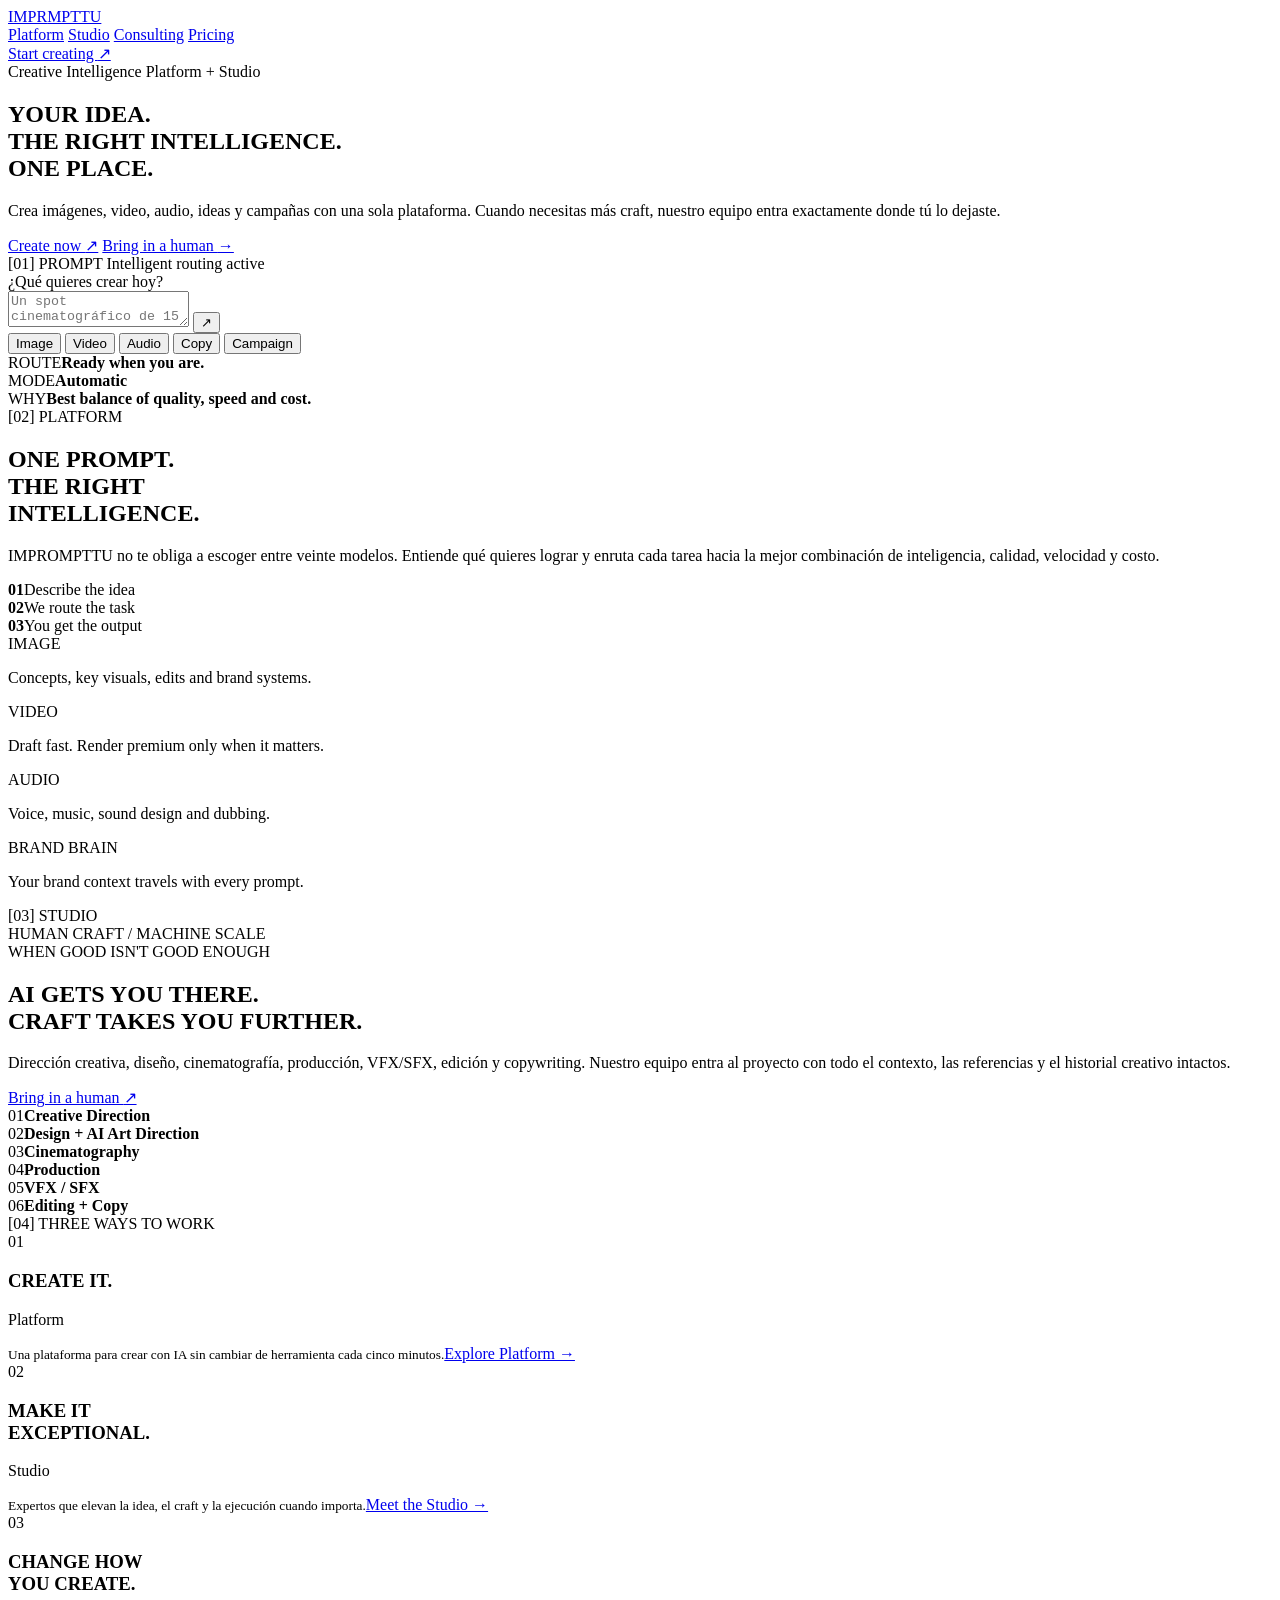
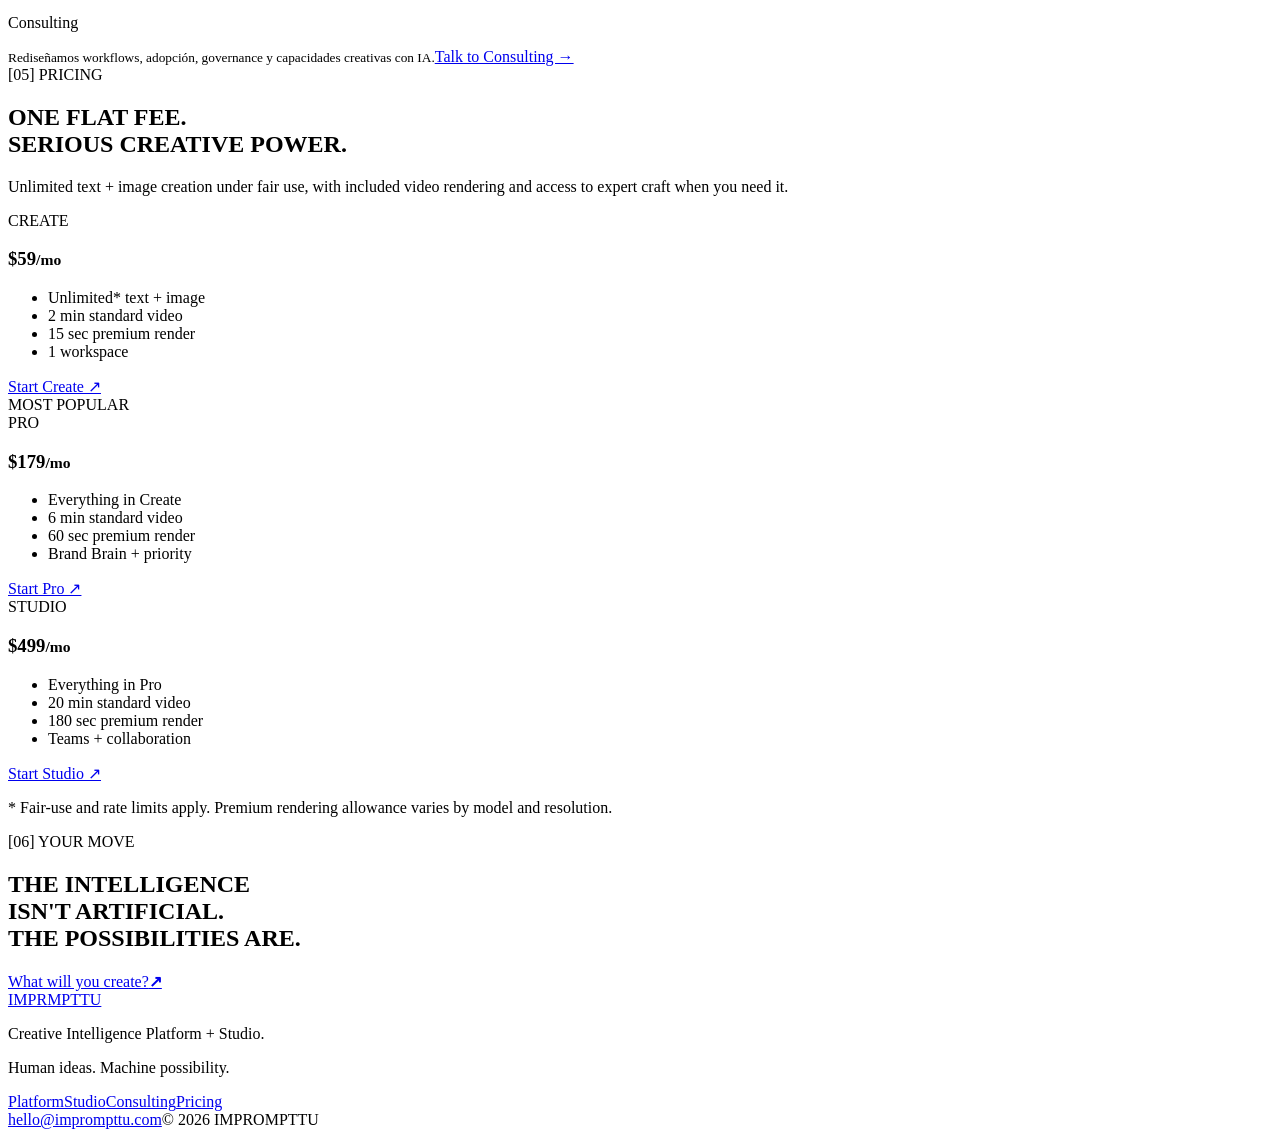
==== index.html @ 4a754021 "Build IMPROMPTTU one-page website concept" ====
<!doctype html>
<html lang="es">
<head>
  <meta charset="utf-8" />
  <meta name="viewport" content="width=device-width, initial-scale=1" />
  <meta name="description" content="IMPROMPTTU — Creative Intelligence Platform + Studio." />
  <title>IMPROMPTTU — Creative Intelligence</title>
  <link rel="preconnect" href="https://fonts.googleapis.com">
  <link rel="preconnect" href="https://fonts.gstatic.com" crossorigin>
  <link href="https://fonts.googleapis.com/css2?family=Inter:wght@400;500;600;700&family=Manrope:wght@400;500;600;700&display=swap" rel="stylesheet">
  <link rel="stylesheet" href="styles.css" />
</head>
<body>
  <div class="page-noise" aria-hidden="true"></div>
  <header class="nav shell">
    <a class="wordmark" href="#top" aria-label="IMPROMPTTU inicio">
      <span>IMPR</span><span class="logo-o" aria-hidden="true"><i></i></span><span>MPTTU</span>
    </a>
    <nav class="nav-links" aria-label="Navegación principal">
      <a href="#platform">Platform</a>
      <a href="#studio">Studio</a>
      <a href="#consulting">Consulting</a>
      <a href="#pricing">Pricing</a>
    </nav>
    <a class="pill pill-light" href="#create">Start creating <span>↗</span></a>
  </header>

  <main id="top">
    <section class="hero shell">
      <div class="hero-kicker"><span class="dot"></span> Creative Intelligence Platform + Studio</div>
      <h1>YOUR IDEA.<br><span class="accent">THE RIGHT INTELLIGENCE.</span><br>ONE PLACE.</h1>
      <div class="hero-grid">
        <p class="hero-copy">Crea imágenes, video, audio, ideas y campañas con una sola plataforma. Cuando necesitas más craft, nuestro equipo entra exactamente donde tú lo dejaste.</p>
        <div class="hero-actions">
          <a class="pill pill-accent" href="#create">Create now <span>↗</span></a>
          <a class="text-link" href="#studio">Bring in a human <span>→</span></a>
        </div>
      </div>

      <div class="prompt-stage" id="create">
        <div class="prompt-topline">
          <span>[01] PROMPT</span>
          <span class="status"><i></i> Intelligent routing active</span>
        </div>
        <form id="promptForm" class="prompt-form">
          <label for="promptInput">¿Qué quieres crear hoy?</label>
          <div class="prompt-field">
            <textarea id="promptInput" rows="2" placeholder="Un spot cinematográfico de 15 segundos para una nueva marca de café..." required></textarea>
            <button type="submit" aria-label="Generar">↗</button>
          </div>
          <div class="type-row" role="group" aria-label="Tipo de contenido">
            <button type="button" class="chip active" data-type="Image">Image</button>
            <button type="button" class="chip" data-type="Video">Video</button>
            <button type="button" class="chip" data-type="Audio">Audio</button>
            <button type="button" class="chip" data-type="Copy">Copy</button>
            <button type="button" class="chip" data-type="Campaign">Campaign</button>
          </div>
        </form>
        <div class="route-result" id="routeResult" aria-live="polite">
          <div><span class="route-label">ROUTE</span><strong id="routeModel">Ready when you are.</strong></div>
          <div><span class="route-label">MODE</span><strong id="routeMode">Automatic</strong></div>
          <div><span class="route-label">WHY</span><strong id="routeWhy">Best balance of quality, speed and cost.</strong></div>
        </div>
      </div>
    </section>

    <section class="manifesto shell" id="platform">
      <div class="section-index">[02] PLATFORM</div>
      <div class="manifesto-grid">
        <h2>ONE PROMPT.<br>THE RIGHT<br><span class="accent">INTELLIGENCE.</span></h2>
        <div class="manifesto-copy">
          <p>IMPROMPTTU no te obliga a escoger entre veinte modelos. Entiende qué quieres lograr y enruta cada tarea hacia la mejor combinación de inteligencia, calidad, velocidad y costo.</p>
          <div class="mini-stats">
            <div><b>01</b><span>Describe the idea</span></div>
            <div><b>02</b><span>We route the task</span></div>
            <div><b>03</b><span>You get the output</span></div>
          </div>
        </div>
      </div>
      <div class="visual-rail" aria-label="Capacidades de la plataforma">
        <article class="rail-card image-card"><span>IMAGE</span><div class="orb orb-a"></div><p>Concepts, key visuals, edits and brand systems.</p></article>
        <article class="rail-card video-card"><span>VIDEO</span><div class="frame-lines"></div><p>Draft fast. Render premium only when it matters.</p></article>
        <article class="rail-card audio-card"><span>AUDIO</span><div class="wave"></div><p>Voice, music, sound design and dubbing.</p></article>
        <article class="rail-card brand-card"><span>BRAND BRAIN</span><div class="orb orb-b"></div><p>Your brand context travels with every prompt.</p></article>
      </div>
    </section>

    <section class="human shell" id="studio">
      <div class="section-index">[03] STUDIO</div>
      <div class="human-panel">
        <div class="portrait-art" aria-hidden="true">
          <div class="portrait-core"></div>
          <div class="portrait-glow"></div>
          <div class="portrait-caption">HUMAN CRAFT / MACHINE SCALE</div>
        </div>
        <div class="human-copy">
          <span class="eyebrow">WHEN GOOD ISN'T GOOD ENOUGH</span>
          <h2>AI GETS YOU THERE.<br><span>CRAFT TAKES YOU FURTHER.</span></h2>
          <p>Dirección creativa, diseño, cinematografía, producción, VFX/SFX, edición y copywriting. Nuestro equipo entra al proyecto con todo el contexto, las referencias y el historial creativo intactos.</p>
          <a class="pill pill-light" href="mailto:hello@imprompttu.com?subject=IMPROMPTTU%20Studio">Bring in a human <span>↗</span></a>
        </div>
      </div>
      <div class="expertise-grid">
        <div><span>01</span><b>Creative Direction</b></div>
        <div><span>02</span><b>Design + AI Art Direction</b></div>
        <div><span>03</span><b>Cinematography</b></div>
        <div><span>04</span><b>Production</b></div>
        <div><span>05</span><b>VFX / SFX</b></div>
        <div><span>06</span><b>Editing + Copy</b></div>
      </div>
    </section>

    <section class="three-ways shell" id="consulting">
      <div class="section-index">[04] THREE WAYS TO WORK</div>
      <div class="way-grid">
        <article><span class="way-no">01</span><h3>CREATE IT.</h3><p>Platform</p><small>Una plataforma para crear con IA sin cambiar de herramienta cada cinco minutos.</small><a href="#pricing">Explore Platform →</a></article>
        <article><span class="way-no">02</span><h3>MAKE IT<br>EXCEPTIONAL.</h3><p>Studio</p><small>Expertos que elevan la idea, el craft y la ejecución cuando importa.</small><a href="mailto:hello@imprompttu.com?subject=IMPROMPTTU%20Studio">Meet the Studio →</a></article>
        <article><span class="way-no">03</span><h3>CHANGE HOW<br>YOU CREATE.</h3><p>Consulting</p><small>Rediseñamos workflows, adopción, governance y capacidades creativas con IA.</small><a href="mailto:hello@imprompttu.com?subject=IMPROMPTTU%20Consulting">Talk to Consulting →</a></article>
      </div>
    </section>

    <section class="pricing shell" id="pricing">
      <div class="section-index">[05] PRICING</div>
      <div class="pricing-head"><h2>ONE FLAT FEE.<br><span class="accent">SERIOUS CREATIVE POWER.</span></h2><p>Unlimited text + image creation under fair use, with included video rendering and access to expert craft when you need it.</p></div>
      <div class="price-grid">
        <article class="price-card"><div><span>CREATE</span><h3>$59<small>/mo</small></h3></div><ul><li>Unlimited* text + image</li><li>2 min standard video</li><li>15 sec premium render</li><li>1 workspace</li></ul><a class="pill pill-dark" href="mailto:hello@imprompttu.com?subject=IMPROMPTTU%20Create">Start Create ↗</a></article>
        <article class="price-card featured"><div class="best">MOST POPULAR</div><div><span>PRO</span><h3>$179<small>/mo</small></h3></div><ul><li>Everything in Create</li><li>6 min standard video</li><li>60 sec premium render</li><li>Brand Brain + priority</li></ul><a class="pill pill-accent" href="mailto:hello@imprompttu.com?subject=IMPROMPTTU%20Pro">Start Pro ↗</a></article>
        <article class="price-card"><div><span>STUDIO</span><h3>$499<small>/mo</small></h3></div><ul><li>Everything in Pro</li><li>20 min standard video</li><li>180 sec premium render</li><li>Teams + collaboration</li></ul><a class="pill pill-dark" href="mailto:hello@imprompttu.com?subject=IMPROMPTTU%20Studio%20Plan">Start Studio ↗</a></article>
      </div><p class="fair-use">* Fair-use and rate limits apply. Premium rendering allowance varies by model and resolution.</p>
    </section>

    <section class="final-cta shell"><div class="cta-kicker">[06] YOUR MOVE</div><h2>THE INTELLIGENCE<br>ISN'T ARTIFICIAL.<br><span>THE POSSIBILITIES ARE.</span></h2><a class="giant-prompt" href="#create"><span>What will you create?</span><b>↗</b></a></section>
  </main>

  <footer class="footer shell"><a class="wordmark" href="#top"><span>IMPR</span><span class="logo-o"><i></i></span><span>MPTTU</span></a><div><p>Creative Intelligence Platform + Studio.</p><p>Human ideas. Machine possibility.</p></div><div><a href="#platform">Platform</a><a href="#studio">Studio</a><a href="#consulting">Consulting</a><a href="#pricing">Pricing</a></div><div><a href="mailto:hello@imprompttu.com">hello@imprompttu.com</a><span>© 2026 IMPROMPTTU</span></div></footer>
  <script src="script.js"></script>
</body>
</html>
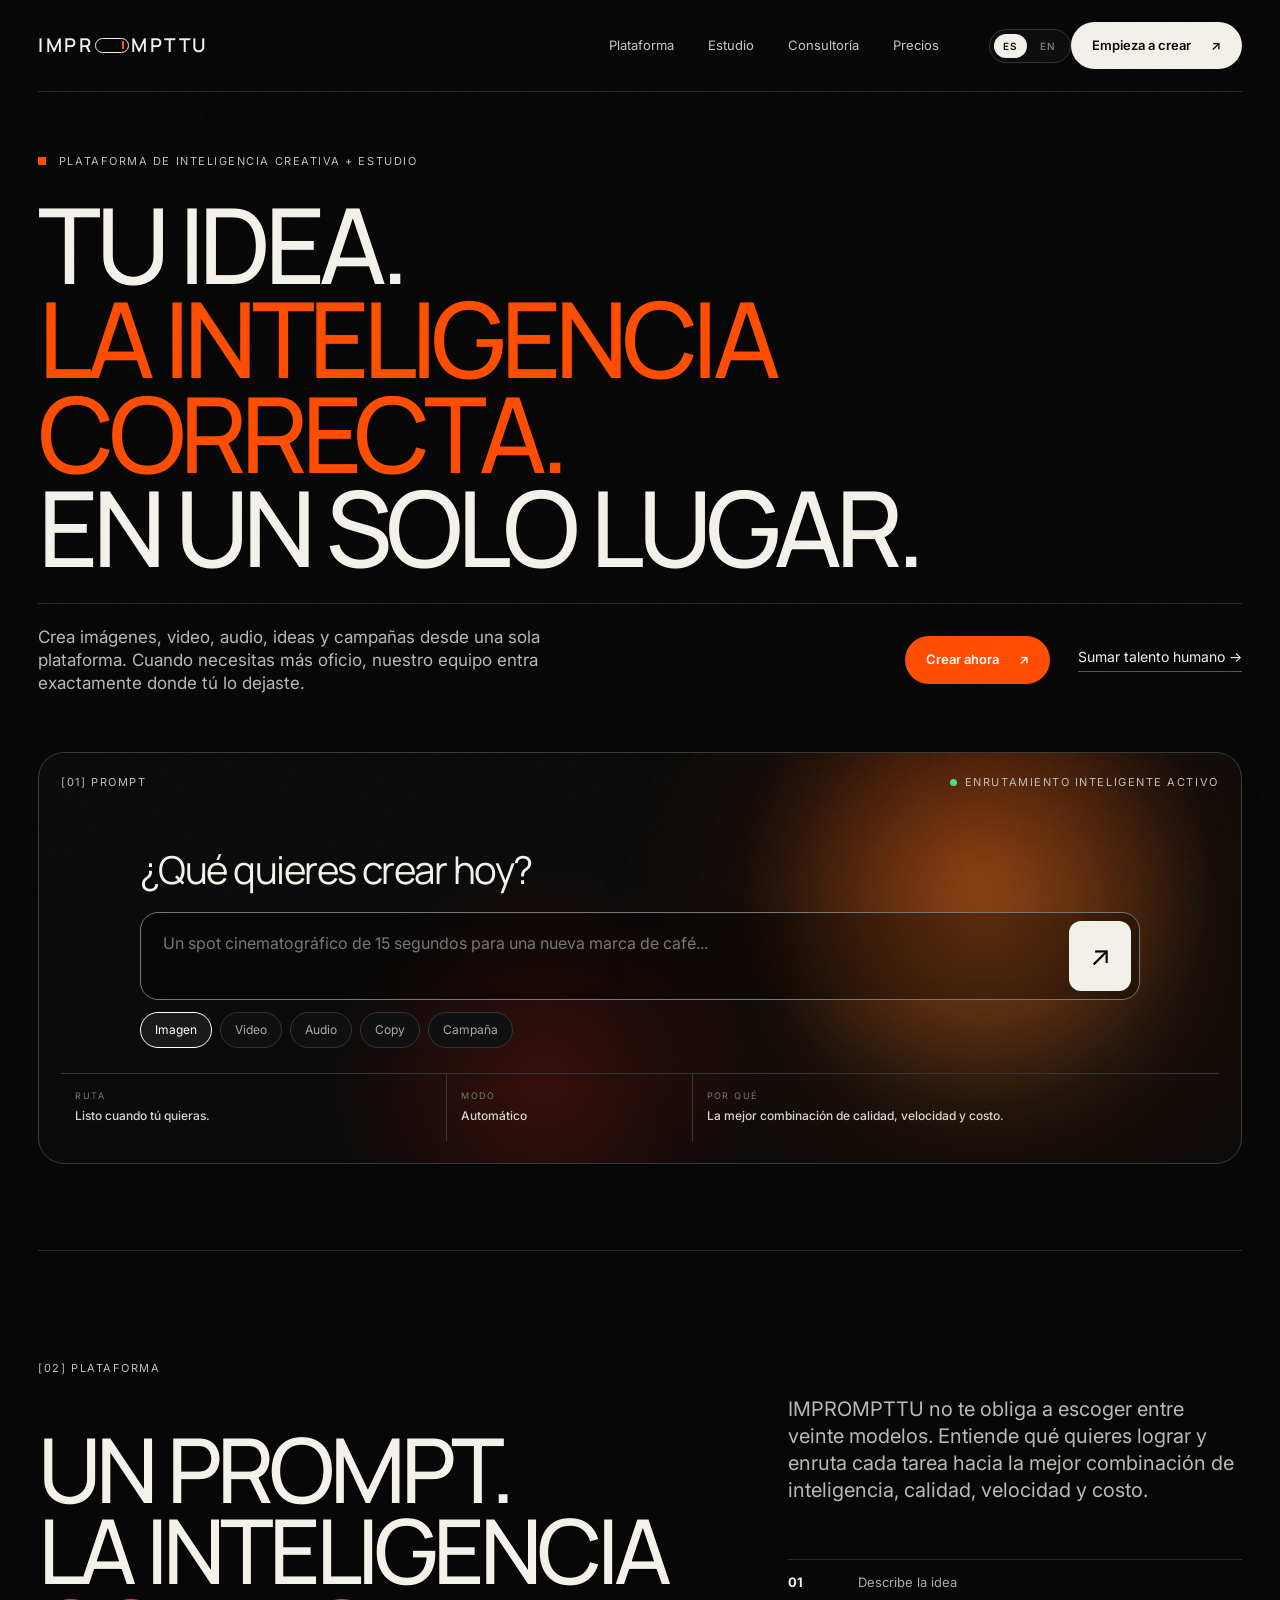
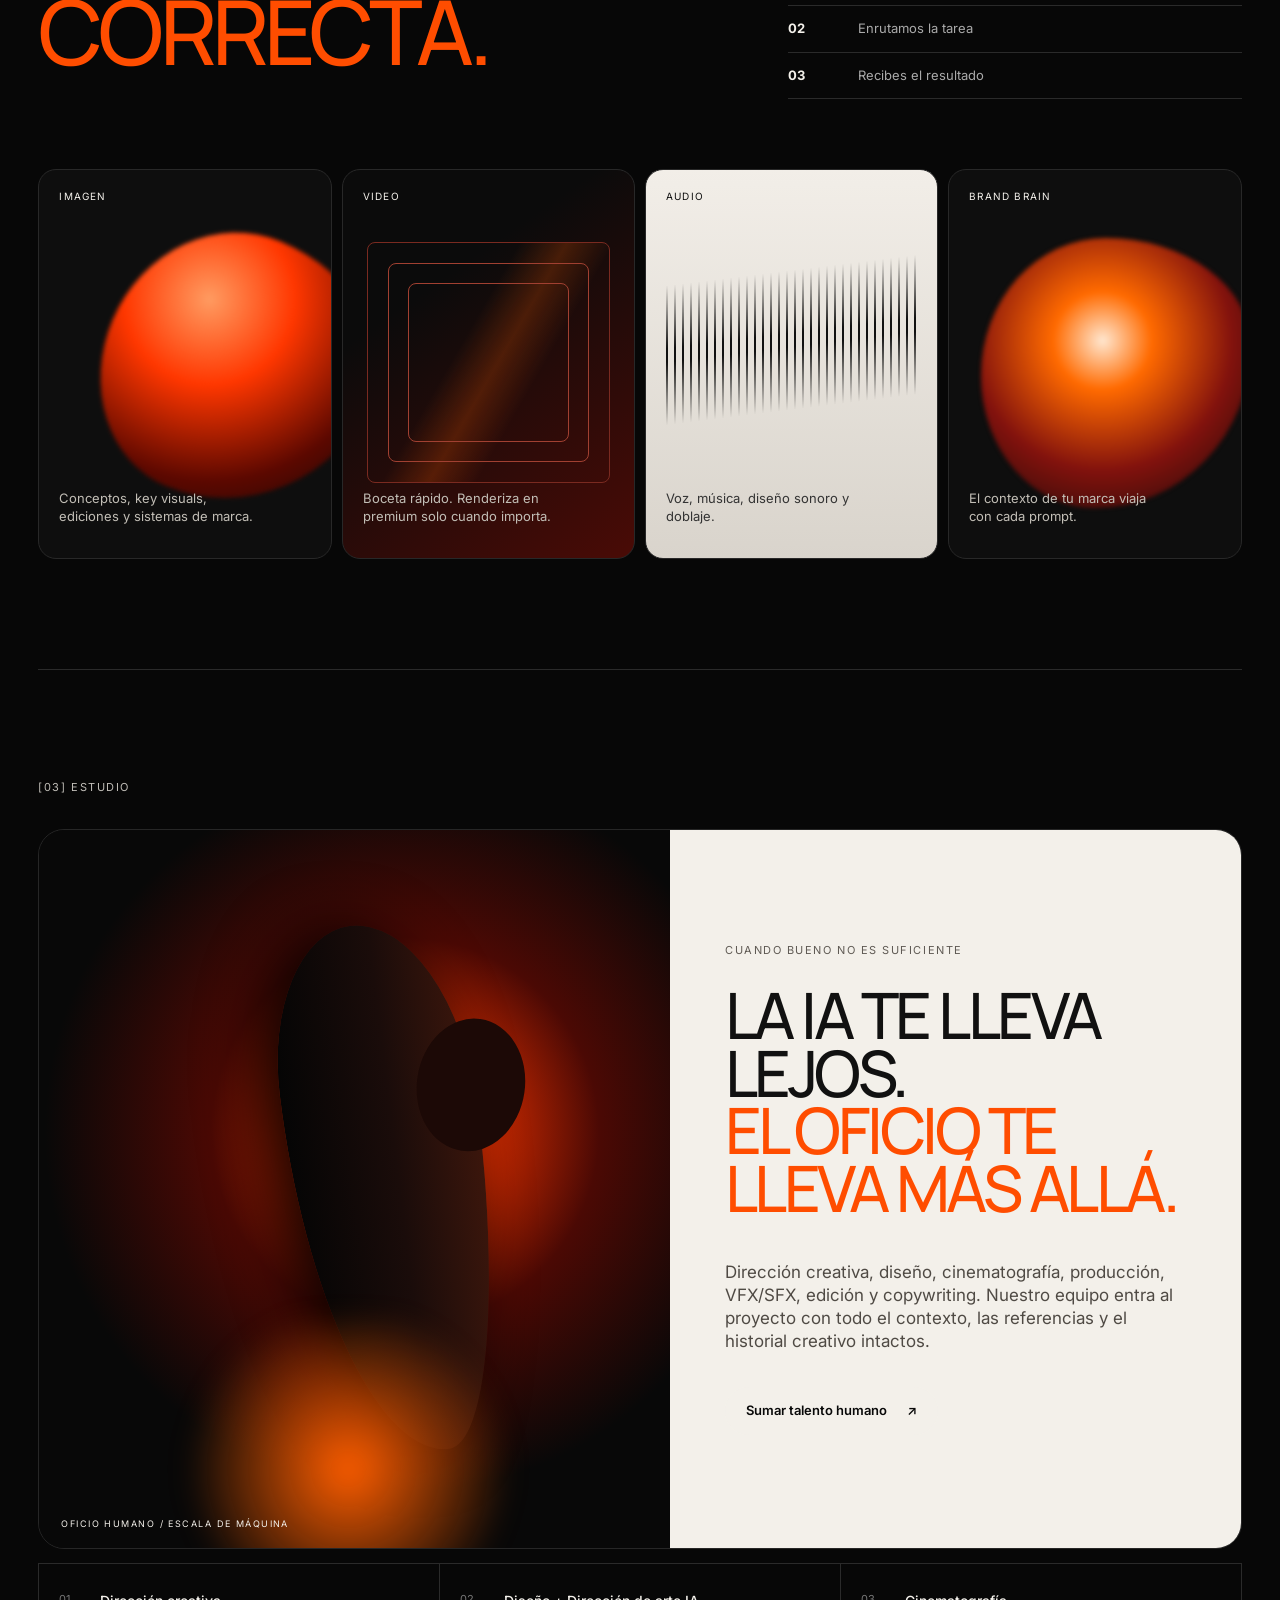
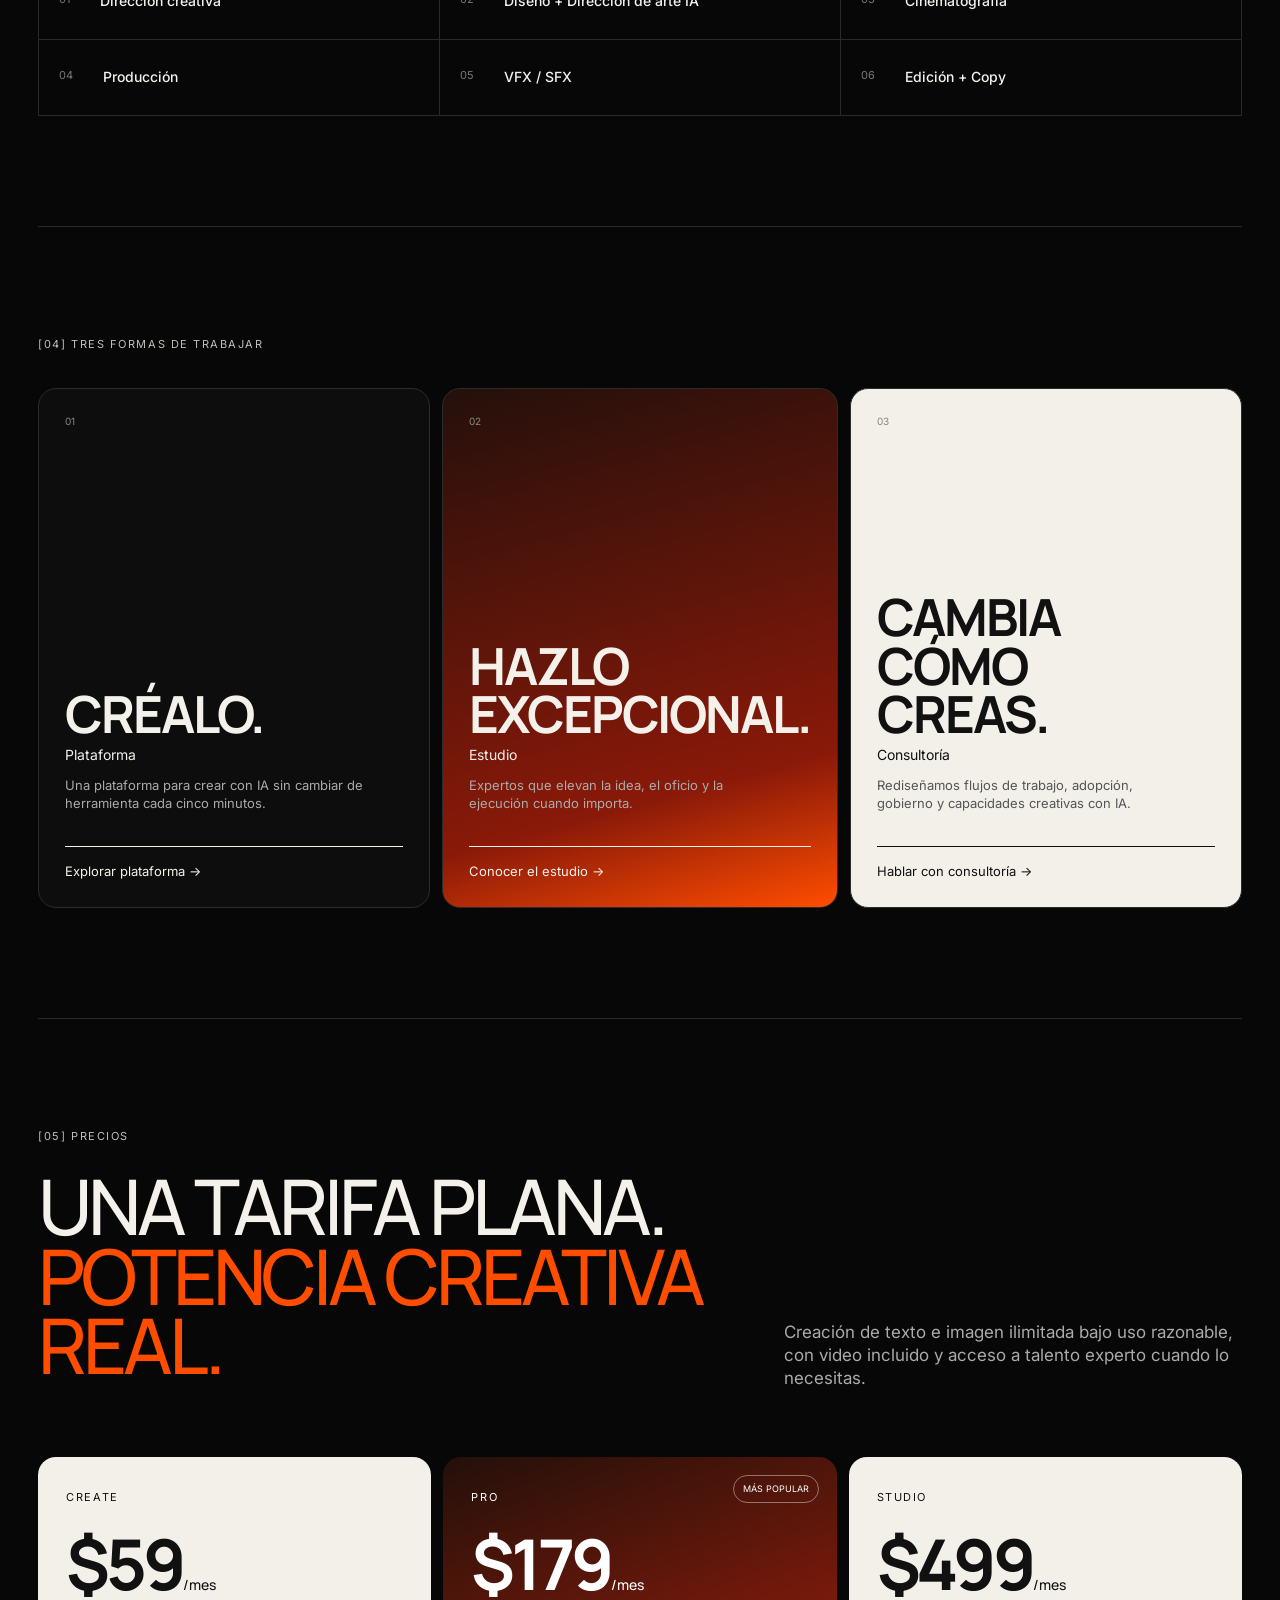
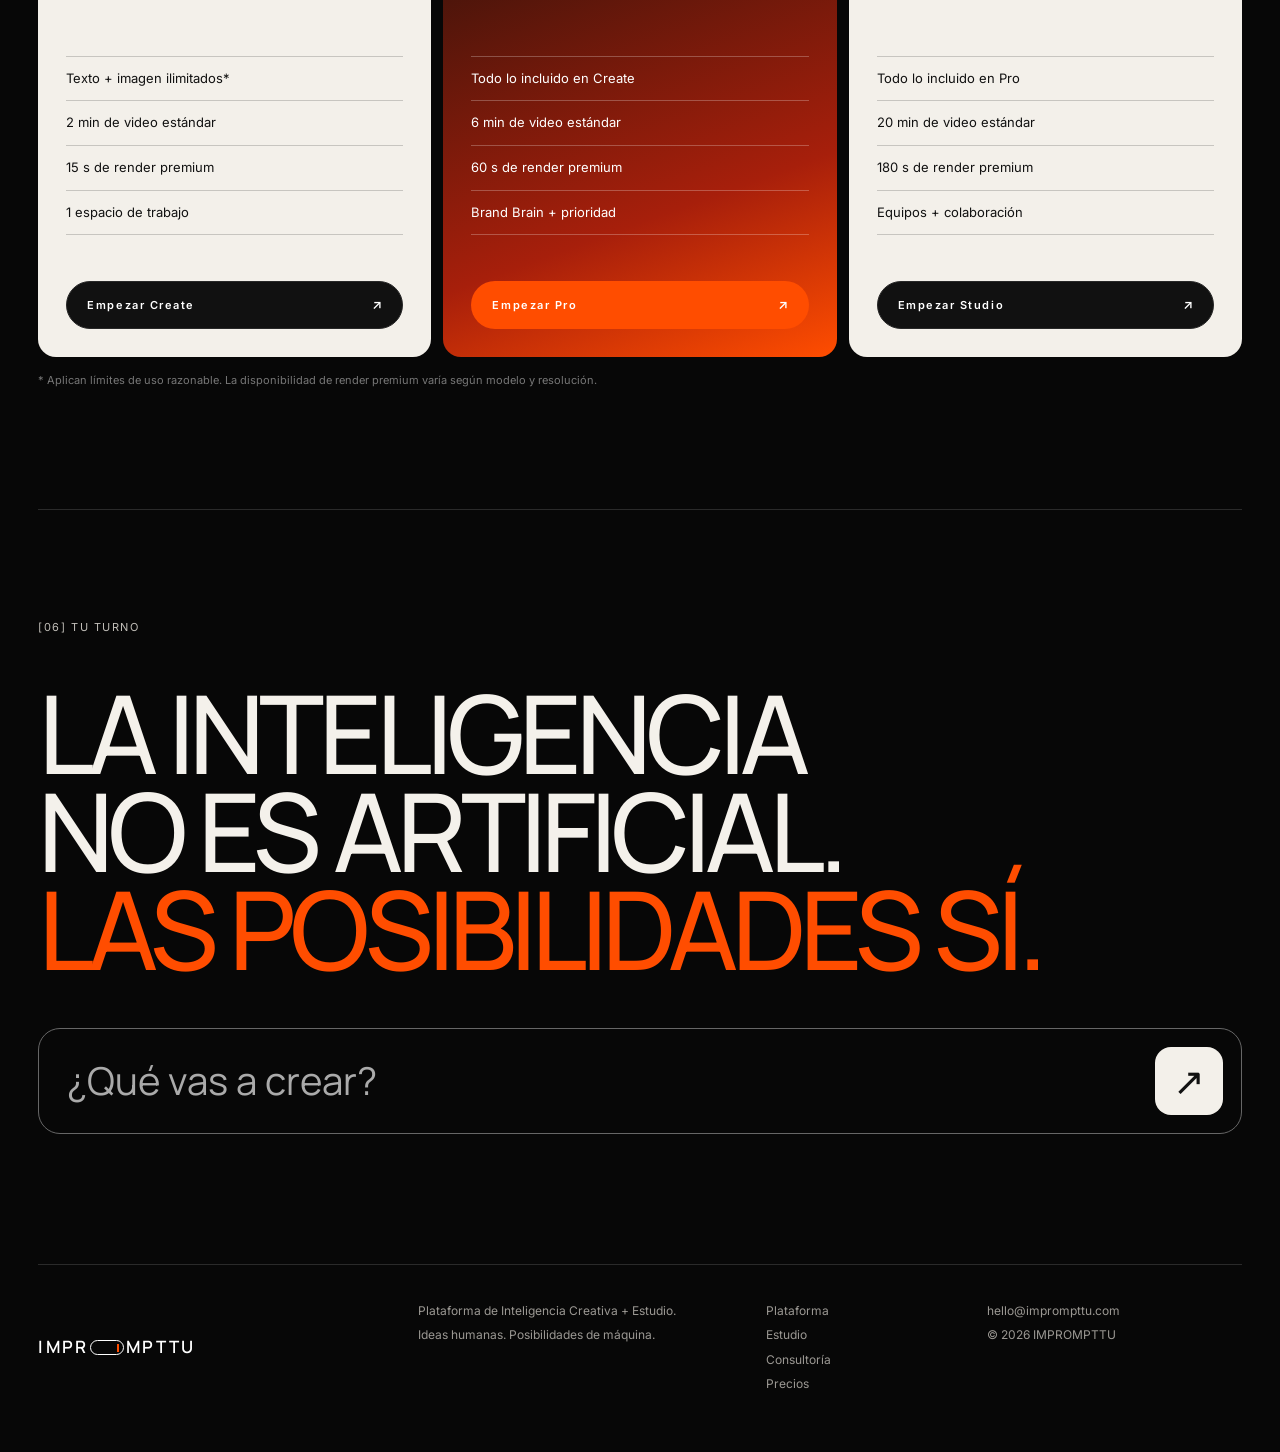
==== commit 478874b9: "Localize IMPROMPTTU site with Spanish-first bilingual experience" ====
--- a/index.html
+++ b/index.html
@@ -3,12 +3,19 @@
 <head>
   <meta charset="utf-8" />
   <meta name="viewport" content="width=device-width, initial-scale=1" />
-  <meta name="description" content="IMPROMPTTU — Creative Intelligence Platform + Studio." />
-  <title>IMPROMPTTU — Creative Intelligence</title>
+  <meta name="description" content="IMPROMPTTU — Plataforma de Inteligencia Creativa + Estudio." />
+  <title>IMPROMPTTU — Inteligencia Creativa</title>
   <link rel="preconnect" href="https://fonts.googleapis.com">
   <link rel="preconnect" href="https://fonts.gstatic.com" crossorigin>
   <link href="https://fonts.googleapis.com/css2?family=Inter:wght@400;500;600;700&family=Manrope:wght@400;500;600;700&display=swap" rel="stylesheet">
   <link rel="stylesheet" href="styles.css" />
+  <style>
+    .lang-switch{display:inline-flex;align-items:center;gap:4px;margin-left:14px;padding:4px;border:1px solid #333;border-radius:999px;background:#0d0d0d}
+    .lang-btn{border:0;background:transparent;color:#777;border-radius:999px;padding:7px 9px;font:600 10px/1 Inter,sans-serif;letter-spacing:.12em;cursor:pointer}
+    .lang-btn.active{background:#f3f0ea;color:#090909}
+    @media(max-width:900px){.lang-switch{margin-left:auto;margin-right:10px}.nav>.pill{margin-left:0}}
+    @media(max-width:560px){.lang-switch{margin-right:0}.lang-btn{padding:7px 8px}}
+  </style>
 </head>
 <body>
   <div class="page-noise" aria-hidden="true"></div>
@@ -17,122 +24,125 @@
       <span>IMPR</span><span class="logo-o" aria-hidden="true"><i></i></span><span>MPTTU</span>
     </a>
     <nav class="nav-links" aria-label="Navegación principal">
-      <a href="#platform">Platform</a>
-      <a href="#studio">Studio</a>
-      <a href="#consulting">Consulting</a>
-      <a href="#pricing">Pricing</a>
+      <a href="#platform" data-i18n="nav.platform">Plataforma</a>
+      <a href="#studio" data-i18n="nav.studio">Estudio</a>
+      <a href="#consulting" data-i18n="nav.consulting">Consultoría</a>
+      <a href="#pricing" data-i18n="nav.pricing">Precios</a>
     </nav>
-    <a class="pill pill-light" href="#create">Start creating <span>↗</span></a>
+    <div class="lang-switch" aria-label="Idioma">
+      <button class="lang-btn active" type="button" data-lang="es">ES</button>
+      <button class="lang-btn" type="button" data-lang="en">EN</button>
+    </div>
+    <a class="pill pill-light" href="#create"><span data-i18n="nav.cta">Empieza a crear</span> <span>↗</span></a>
   </header>
 
   <main id="top">
     <section class="hero shell">
-      <div class="hero-kicker"><span class="dot"></span> Creative Intelligence Platform + Studio</div>
-      <h1>YOUR IDEA.<br><span class="accent">THE RIGHT INTELLIGENCE.</span><br>ONE PLACE.</h1>
+      <div class="hero-kicker"><span class="dot"></span> <span data-i18n="hero.kicker">Plataforma de Inteligencia Creativa + Estudio</span></div>
+      <h1 data-i18n-html="hero.title">TU IDEA.<br><span class="accent">LA INTELIGENCIA CORRECTA.</span><br>EN UN SOLO LUGAR.</h1>
       <div class="hero-grid">
-        <p class="hero-copy">Crea imágenes, video, audio, ideas y campañas con una sola plataforma. Cuando necesitas más craft, nuestro equipo entra exactamente donde tú lo dejaste.</p>
+        <p class="hero-copy" data-i18n="hero.copy">Crea imágenes, video, audio, ideas y campañas desde una sola plataforma. Cuando necesitas más oficio, nuestro equipo entra exactamente donde tú lo dejaste.</p>
         <div class="hero-actions">
-          <a class="pill pill-accent" href="#create">Create now <span>↗</span></a>
-          <a class="text-link" href="#studio">Bring in a human <span>→</span></a>
+          <a class="pill pill-accent" href="#create"><span data-i18n="hero.create">Crear ahora</span> <span>↗</span></a>
+          <a class="text-link" href="#studio"><span data-i18n="hero.human">Sumar talento humano</span> <span>→</span></a>
         </div>
       </div>
 
       <div class="prompt-stage" id="create">
         <div class="prompt-topline">
           <span>[01] PROMPT</span>
-          <span class="status"><i></i> Intelligent routing active</span>
+          <span class="status"><i></i> <span data-i18n="prompt.status">Enrutamiento inteligente activo</span></span>
         </div>
         <form id="promptForm" class="prompt-form">
-          <label for="promptInput">¿Qué quieres crear hoy?</label>
+          <label for="promptInput" data-i18n="prompt.label">¿Qué quieres crear hoy?</label>
           <div class="prompt-field">
-            <textarea id="promptInput" rows="2" placeholder="Un spot cinematográfico de 15 segundos para una nueva marca de café..." required></textarea>
+            <textarea id="promptInput" rows="2" data-i18n-placeholder="prompt.placeholder" placeholder="Un spot cinematográfico de 15 segundos para una nueva marca de café..." required></textarea>
             <button type="submit" aria-label="Generar">↗</button>
           </div>
           <div class="type-row" role="group" aria-label="Tipo de contenido">
-            <button type="button" class="chip active" data-type="Image">Image</button>
-            <button type="button" class="chip" data-type="Video">Video</button>
-            <button type="button" class="chip" data-type="Audio">Audio</button>
-            <button type="button" class="chip" data-type="Copy">Copy</button>
-            <button type="button" class="chip" data-type="Campaign">Campaign</button>
+            <button type="button" class="chip active" data-type="Image" data-i18n="types.image">Imagen</button>
+            <button type="button" class="chip" data-type="Video" data-i18n="types.video">Video</button>
+            <button type="button" class="chip" data-type="Audio" data-i18n="types.audio">Audio</button>
+            <button type="button" class="chip" data-type="Copy" data-i18n="types.copy">Copy</button>
+            <button type="button" class="chip" data-type="Campaign" data-i18n="types.campaign">Campaña</button>
           </div>
         </form>
         <div class="route-result" id="routeResult" aria-live="polite">
-          <div><span class="route-label">ROUTE</span><strong id="routeModel">Ready when you are.</strong></div>
-          <div><span class="route-label">MODE</span><strong id="routeMode">Automatic</strong></div>
-          <div><span class="route-label">WHY</span><strong id="routeWhy">Best balance of quality, speed and cost.</strong></div>
+          <div><span class="route-label" data-i18n="route.route">RUTA</span><strong id="routeModel">Listo cuando tú quieras.</strong></div>
+          <div><span class="route-label" data-i18n="route.mode">MODO</span><strong id="routeMode">Automático</strong></div>
+          <div><span class="route-label" data-i18n="route.why">POR QUÉ</span><strong id="routeWhy">La mejor combinación de calidad, velocidad y costo.</strong></div>
         </div>
       </div>
     </section>
 
     <section class="manifesto shell" id="platform">
-      <div class="section-index">[02] PLATFORM</div>
+      <div class="section-index">[02] <span data-i18n="platform.label">PLATAFORMA</span></div>
       <div class="manifesto-grid">
-        <h2>ONE PROMPT.<br>THE RIGHT<br><span class="accent">INTELLIGENCE.</span></h2>
+        <h2 data-i18n-html="platform.title">UN PROMPT.<br>LA INTELIGENCIA<br><span class="accent">CORRECTA.</span></h2>
         <div class="manifesto-copy">
-          <p>IMPROMPTTU no te obliga a escoger entre veinte modelos. Entiende qué quieres lograr y enruta cada tarea hacia la mejor combinación de inteligencia, calidad, velocidad y costo.</p>
+          <p data-i18n="platform.copy">IMPROMPTTU no te obliga a escoger entre veinte modelos. Entiende qué quieres lograr y enruta cada tarea hacia la mejor combinación de inteligencia, calidad, velocidad y costo.</p>
           <div class="mini-stats">
-            <div><b>01</b><span>Describe the idea</span></div>
-            <div><b>02</b><span>We route the task</span></div>
-            <div><b>03</b><span>You get the output</span></div>
+            <div><b>01</b><span data-i18n="platform.step1">Describe la idea</span></div>
+            <div><b>02</b><span data-i18n="platform.step2">Enrutamos la tarea</span></div>
+            <div><b>03</b><span data-i18n="platform.step3">Recibes el resultado</span></div>
           </div>
         </div>
       </div>
       <div class="visual-rail" aria-label="Capacidades de la plataforma">
-        <article class="rail-card image-card"><span>IMAGE</span><div class="orb orb-a"></div><p>Concepts, key visuals, edits and brand systems.</p></article>
-        <article class="rail-card video-card"><span>VIDEO</span><div class="frame-lines"></div><p>Draft fast. Render premium only when it matters.</p></article>
-        <article class="rail-card audio-card"><span>AUDIO</span><div class="wave"></div><p>Voice, music, sound design and dubbing.</p></article>
-        <article class="rail-card brand-card"><span>BRAND BRAIN</span><div class="orb orb-b"></div><p>Your brand context travels with every prompt.</p></article>
+        <article class="rail-card image-card"><span data-i18n="cards.imageTitle">IMAGEN</span><div class="orb orb-a"></div><p data-i18n="cards.image">Conceptos, key visuals, ediciones y sistemas de marca.</p></article>
+        <article class="rail-card video-card"><span>VIDEO</span><div class="frame-lines"></div><p data-i18n="cards.video">Boceta rápido. Renderiza en premium solo cuando importa.</p></article>
+        <article class="rail-card audio-card"><span>AUDIO</span><div class="wave"></div><p data-i18n="cards.audio">Voz, música, diseño sonoro y doblaje.</p></article>
+        <article class="rail-card brand-card"><span>BRAND BRAIN</span><div class="orb orb-b"></div><p data-i18n="cards.brand">El contexto de tu marca viaja con cada prompt.</p></article>
       </div>
     </section>
 
     <section class="human shell" id="studio">
-      <div class="section-index">[03] STUDIO</div>
+      <div class="section-index">[03] <span data-i18n="studio.label">ESTUDIO</span></div>
       <div class="human-panel">
         <div class="portrait-art" aria-hidden="true">
-          <div class="portrait-core"></div>
-          <div class="portrait-glow"></div>
-          <div class="portrait-caption">HUMAN CRAFT / MACHINE SCALE</div>
+          <div class="portrait-core"></div><div class="portrait-glow"></div>
+          <div class="portrait-caption" data-i18n="studio.caption">OFICIO HUMANO / ESCALA DE MÁQUINA</div>
         </div>
         <div class="human-copy">
-          <span class="eyebrow">WHEN GOOD ISN'T GOOD ENOUGH</span>
-          <h2>AI GETS YOU THERE.<br><span>CRAFT TAKES YOU FURTHER.</span></h2>
-          <p>Dirección creativa, diseño, cinematografía, producción, VFX/SFX, edición y copywriting. Nuestro equipo entra al proyecto con todo el contexto, las referencias y el historial creativo intactos.</p>
-          <a class="pill pill-light" href="mailto:hello@imprompttu.com?subject=IMPROMPTTU%20Studio">Bring in a human <span>↗</span></a>
+          <span class="eyebrow" data-i18n="studio.eyebrow">CUANDO BUENO NO ES SUFICIENTE</span>
+          <h2 data-i18n-html="studio.title">LA IA TE LLEVA LEJOS.<br><span>EL OFICIO TE LLEVA MÁS ALLÁ.</span></h2>
+          <p data-i18n="studio.copy">Dirección creativa, diseño, cinematografía, producción, VFX/SFX, edición y copywriting. Nuestro equipo entra al proyecto con todo el contexto, las referencias y el historial creativo intactos.</p>
+          <a class="pill pill-light" href="mailto:hello@imprompttu.com?subject=IMPROMPTTU%20Studio"><span data-i18n="studio.cta">Sumar talento humano</span> <span>↗</span></a>
         </div>
       </div>
       <div class="expertise-grid">
-        <div><span>01</span><b>Creative Direction</b></div>
-        <div><span>02</span><b>Design + AI Art Direction</b></div>
-        <div><span>03</span><b>Cinematography</b></div>
-        <div><span>04</span><b>Production</b></div>
+        <div><span>01</span><b data-i18n="expertise.creative">Dirección creativa</b></div>
+        <div><span>02</span><b data-i18n="expertise.design">Diseño + Dirección de arte IA</b></div>
+        <div><span>03</span><b data-i18n="expertise.cinema">Cinematografía</b></div>
+        <div><span>04</span><b data-i18n="expertise.production">Producción</b></div>
         <div><span>05</span><b>VFX / SFX</b></div>
-        <div><span>06</span><b>Editing + Copy</b></div>
+        <div><span>06</span><b data-i18n="expertise.editing">Edición + Copy</b></div>
       </div>
     </section>
 
     <section class="three-ways shell" id="consulting">
-      <div class="section-index">[04] THREE WAYS TO WORK</div>
+      <div class="section-index">[04] <span data-i18n="ways.label">TRES FORMAS DE TRABAJAR</span></div>
       <div class="way-grid">
-        <article><span class="way-no">01</span><h3>CREATE IT.</h3><p>Platform</p><small>Una plataforma para crear con IA sin cambiar de herramienta cada cinco minutos.</small><a href="#pricing">Explore Platform →</a></article>
-        <article><span class="way-no">02</span><h3>MAKE IT<br>EXCEPTIONAL.</h3><p>Studio</p><small>Expertos que elevan la idea, el craft y la ejecución cuando importa.</small><a href="mailto:hello@imprompttu.com?subject=IMPROMPTTU%20Studio">Meet the Studio →</a></article>
-        <article><span class="way-no">03</span><h3>CHANGE HOW<br>YOU CREATE.</h3><p>Consulting</p><small>Rediseñamos workflows, adopción, governance y capacidades creativas con IA.</small><a href="mailto:hello@imprompttu.com?subject=IMPROMPTTU%20Consulting">Talk to Consulting →</a></article>
+        <article><span class="way-no">01</span><h3 data-i18n="ways.oneTitle">CRÉALO.</h3><p data-i18n="ways.platform">Plataforma</p><small data-i18n="ways.oneCopy">Una plataforma para crear con IA sin cambiar de herramienta cada cinco minutos.</small><a href="#pricing" data-i18n="ways.oneCta">Explorar plataforma →</a></article>
+        <article><span class="way-no">02</span><h3 data-i18n-html="ways.twoTitle">HAZLO<br>EXCEPCIONAL.</h3><p data-i18n="ways.studio">Estudio</p><small data-i18n="ways.twoCopy">Expertos que elevan la idea, el oficio y la ejecución cuando importa.</small><a href="mailto:hello@imprompttu.com?subject=IMPROMPTTU%20Studio" data-i18n="ways.twoCta">Conocer el estudio →</a></article>
+        <article><span class="way-no">03</span><h3 data-i18n-html="ways.threeTitle">CAMBIA CÓMO<br>CREAS.</h3><p data-i18n="ways.consulting">Consultoría</p><small data-i18n="ways.threeCopy">Rediseñamos flujos de trabajo, adopción, gobierno y capacidades creativas con IA.</small><a href="mailto:hello@imprompttu.com?subject=IMPROMPTTU%20Consulting" data-i18n="ways.threeCta">Hablar con consultoría →</a></article>
       </div>
     </section>
 
     <section class="pricing shell" id="pricing">
-      <div class="section-index">[05] PRICING</div>
-      <div class="pricing-head"><h2>ONE FLAT FEE.<br><span class="accent">SERIOUS CREATIVE POWER.</span></h2><p>Unlimited text + image creation under fair use, with included video rendering and access to expert craft when you need it.</p></div>
+      <div class="section-index">[05] <span data-i18n="pricing.label">PRECIOS</span></div>
+      <div class="pricing-head"><h2 data-i18n-html="pricing.title">UNA TARIFA PLANA.<br><span class="accent">POTENCIA CREATIVA REAL.</span></h2><p data-i18n="pricing.copy">Creación de texto e imagen ilimitada bajo uso razonable, con video incluido y acceso a talento experto cuando lo necesitas.</p></div>
       <div class="price-grid">
-        <article class="price-card"><div><span>CREATE</span><h3>$59<small>/mo</small></h3></div><ul><li>Unlimited* text + image</li><li>2 min standard video</li><li>15 sec premium render</li><li>1 workspace</li></ul><a class="pill pill-dark" href="mailto:hello@imprompttu.com?subject=IMPROMPTTU%20Create">Start Create ↗</a></article>
-        <article class="price-card featured"><div class="best">MOST POPULAR</div><div><span>PRO</span><h3>$179<small>/mo</small></h3></div><ul><li>Everything in Create</li><li>6 min standard video</li><li>60 sec premium render</li><li>Brand Brain + priority</li></ul><a class="pill pill-accent" href="mailto:hello@imprompttu.com?subject=IMPROMPTTU%20Pro">Start Pro ↗</a></article>
-        <article class="price-card"><div><span>STUDIO</span><h3>$499<small>/mo</small></h3></div><ul><li>Everything in Pro</li><li>20 min standard video</li><li>180 sec premium render</li><li>Teams + collaboration</li></ul><a class="pill pill-dark" href="mailto:hello@imprompttu.com?subject=IMPROMPTTU%20Studio%20Plan">Start Studio ↗</a></article>
-      </div><p class="fair-use">* Fair-use and rate limits apply. Premium rendering allowance varies by model and resolution.</p>
+        <article class="price-card"><div><span>CREATE</span><h3>$59<small>/mes</small></h3></div><ul><li data-i18n="pricing.create1">Texto + imagen ilimitados*</li><li data-i18n="pricing.create2">2 min de video estándar</li><li data-i18n="pricing.create3">15 s de render premium</li><li data-i18n="pricing.create4">1 espacio de trabajo</li></ul><a class="pill pill-dark" href="mailto:hello@imprompttu.com?subject=IMPROMPTTU%20Create"><span data-i18n="pricing.startCreate">Empezar Create</span> ↗</a></article>
+        <article class="price-card featured"><div class="best" data-i18n="pricing.popular">MÁS POPULAR</div><div><span>PRO</span><h3>$179<small>/mes</small></h3></div><ul><li data-i18n="pricing.pro1">Todo lo incluido en Create</li><li data-i18n="pricing.pro2">6 min de video estándar</li><li data-i18n="pricing.pro3">60 s de render premium</li><li data-i18n="pricing.pro4">Brand Brain + prioridad</li></ul><a class="pill pill-accent" href="mailto:hello@imprompttu.com?subject=IMPROMPTTU%20Pro"><span data-i18n="pricing.startPro">Empezar Pro</span> ↗</a></article>
+        <article class="price-card"><div><span>STUDIO</span><h3>$499<small>/mes</small></h3></div><ul><li data-i18n="pricing.studio1">Todo lo incluido en Pro</li><li data-i18n="pricing.studio2">20 min de video estándar</li><li data-i18n="pricing.studio3">180 s de render premium</li><li data-i18n="pricing.studio4">Equipos + colaboración</li></ul><a class="pill pill-dark" href="mailto:hello@imprompttu.com?subject=IMPROMPTTU%20Studio%20Plan"><span data-i18n="pricing.startStudio">Empezar Studio</span> ↗</a></article>
+      </div><p class="fair-use" data-i18n="pricing.fair">* Aplican límites de uso razonable. La disponibilidad de render premium varía según modelo y resolución.</p>
     </section>
 
-    <section class="final-cta shell"><div class="cta-kicker">[06] YOUR MOVE</div><h2>THE INTELLIGENCE<br>ISN'T ARTIFICIAL.<br><span>THE POSSIBILITIES ARE.</span></h2><a class="giant-prompt" href="#create"><span>What will you create?</span><b>↗</b></a></section>
+    <section class="final-cta shell"><div class="cta-kicker">[06] <span data-i18n="final.kicker">TU TURNO</span></div><h2 data-i18n-html="final.title">LA INTELIGENCIA<br>NO ES ARTIFICIAL.<br><span>LAS POSIBILIDADES SÍ.</span></h2><a class="giant-prompt" href="#create"><span data-i18n="final.cta">¿Qué vas a crear?</span><b>↗</b></a></section>
   </main>
 
-  <footer class="footer shell"><a class="wordmark" href="#top"><span>IMPR</span><span class="logo-o"><i></i></span><span>MPTTU</span></a><div><p>Creative Intelligence Platform + Studio.</p><p>Human ideas. Machine possibility.</p></div><div><a href="#platform">Platform</a><a href="#studio">Studio</a><a href="#consulting">Consulting</a><a href="#pricing">Pricing</a></div><div><a href="mailto:hello@imprompttu.com">hello@imprompttu.com</a><span>© 2026 IMPROMPTTU</span></div></footer>
+  <footer class="footer shell"><a class="wordmark" href="#top"><span>IMPR</span><span class="logo-o"><i></i></span><span>MPTTU</span></a><div><p data-i18n="footer.one">Plataforma de Inteligencia Creativa + Estudio.</p><p data-i18n="footer.two">Ideas humanas. Posibilidades de máquina.</p></div><div><a href="#platform" data-i18n="nav.platform">Plataforma</a><a href="#studio" data-i18n="nav.studio">Estudio</a><a href="#consulting" data-i18n="nav.consulting">Consultoría</a><a href="#pricing" data-i18n="nav.pricing">Precios</a></div><div><a href="mailto:hello@imprompttu.com">hello@imprompttu.com</a><span>© 2026 IMPROMPTTU</span></div></footer>
   <script src="script.js"></script>
 </body>
 </html>
--- a/styles.css
+++ b/styles.css
@@ -0,0 +1 @@
+:root{--bg:#070707;--ink:#f4f1eb;--muted:#9a9a96;--line:#2a2a2a;--paper:#f3f0ea;--orange:#ff4d00;--red:#b8150c;--warm:#ff9c36}*{box-sizing:border-box}html{scroll-behavior:smooth}body{margin:0;background:var(--bg);color:var(--ink);font-family:Inter,Arial,sans-serif;line-height:1.35;overflow-x:hidden}a{color:inherit;text-decoration:none}button,textarea{font:inherit}.shell{width:min(94vw,1500px);margin:0 auto}.page-noise{position:fixed;inset:0;pointer-events:none;opacity:.035;background-image:url("data:image/svg+xml,%3Csvg viewBox='0 0 180 180' xmlns='http://www.w3.org/2000/svg'%3E%3Cfilter id='n'%3E%3CfeTurbulence type='fractalNoise' baseFrequency='.9' numOctaves='4' stitchTiles='stitch'/%3E%3C/filter%3E%3Crect width='100%25' height='100%25' filter='url(%23n)' opacity='.45'/%3E%3C/svg%3E");z-index:99}.nav{height:92px;display:flex;align-items:center;border-bottom:1px solid var(--line);position:relative;z-index:10}.wordmark{display:inline-flex;align-items:center;font-family:Manrope,Inter,sans-serif;font-weight:600;letter-spacing:.13em;font-size:19px;white-space:nowrap}.logo-o{display:inline-flex;width:34px;height:15px;border:1.5px solid currentColor;border-radius:8px;margin:0 2px;position:relative;align-items:center}.logo-o i{position:absolute;right:4px;width:2px;height:8px;background:var(--orange);animation:blink 1s steps(1) infinite}@keyframes blink{50%{opacity:.2}}.nav-links{display:flex;gap:34px;margin-left:auto;margin-right:36px;font-size:13px;color:#c9c7c2}.nav-links a:hover{color:white}.pill{display:inline-flex;align-items:center;justify-content:space-between;gap:20px;border-radius:999px;padding:14px 20px;font-size:13px;font-weight:600;border:1px solid transparent;transition:.25s}.pill-light{background:var(--paper);color:#090909}.pill-light:hover{background:white;transform:translateY(-1px)}.pill-accent{background:var(--orange);color:white}.pill-accent:hover{background:#ff621c;transform:translateY(-1px)}.pill-dark{background:#111;color:white;border-color:#282828}.hero{padding:62px 0 86px}.hero-kicker,.section-index,.eyebrow,.prompt-topline,.cta-kicker{font-size:11px;letter-spacing:.14em;text-transform:uppercase;color:#c1beb8}.dot{width:8px;height:8px;background:var(--orange);display:inline-block;margin-right:8px}.hero h1,.manifesto h2,.human h2,.pricing h2,.final-cta h2{font-family:Manrope,Inter,sans-serif;font-weight:500;letter-spacing:-.055em;line-height:.9;margin:28px 0}.hero h1{font-size:clamp(56px,8.2vw,136px);max-width:1320px}.accent{color:var(--orange)}.hero-grid{display:grid;grid-template-columns:1fr 1fr;gap:30px;border-top:1px solid var(--line);padding-top:22px}.hero-copy{max-width:620px;margin:0;color:#bcb9b3;font-size:17px}.hero-actions{display:flex;align-items:center;justify-content:flex-end;gap:28px}.text-link{font-size:14px;border-bottom:1px solid #555;padding-bottom:4px}.prompt-stage{margin-top:58px;border:1px solid #3a3a38;border-radius:26px;padding:22px;background:radial-gradient(circle at 78% 30%,rgba(255,77,0,.38),transparent 24%),radial-gradient(circle at 42% 80%,rgba(184,21,12,.25),transparent 28%),#0b0b0b;min-height:390px;display:flex;flex-direction:column;justify-content:space-between;overflow:hidden;position:relative}.prompt-stage:after{content:"";position:absolute;right:-14%;bottom:-45%;width:70%;aspect-ratio:1;background:radial-gradient(circle,rgba(255,156,54,.28),rgba(255,77,0,.05) 38%,transparent 65%);filter:blur(15px);pointer-events:none}.prompt-topline{display:flex;justify-content:space-between;position:relative;z-index:2}.status{display:flex;align-items:center;gap:8px}.status i{width:7px;height:7px;background:#55db8a;border-radius:50%}.prompt-form{max-width:1000px;margin:54px auto 25px;width:100%;position:relative;z-index:2}.prompt-form label{display:block;font-family:Manrope;font-size:clamp(28px,3vw,48px);letter-spacing:-.04em;margin-bottom:16px}.prompt-field{display:grid;grid-template-columns:1fr 62px;gap:8px;padding:8px;border:1px solid #777;border-radius:18px;background:rgba(0,0,0,.32);backdrop-filter:blur(9px)}.prompt-field textarea{resize:none;background:transparent;color:#fff;border:0;outline:0;padding:12px 14px;min-height:70px;font-size:16px}.prompt-field textarea::placeholder{color:#777}.prompt-field button{border:0;border-radius:12px;background:var(--paper);font-size:28px;cursor:pointer}.type-row{display:flex;gap:8px;flex-wrap:wrap;margin-top:12px}.chip{border:1px solid #343434;background:#101010;color:#aaa;border-radius:999px;padding:9px 14px;font-size:12px;cursor:pointer}.chip.active{border-color:#fff;color:#fff;background:#1a1a1a}.route-result{display:grid;grid-template-columns:1.1fr .7fr 1.5fr;border-top:1px solid #363636;position:relative;z-index:2}.route-result>div{padding:16px 14px;border-right:1px solid #363636;display:flex;flex-direction:column;gap:6px}.route-result>div:last-child{border-right:0}.route-label{font-size:9px;letter-spacing:.16em;color:#777}.route-result strong{font-size:12px;font-weight:500;color:#d9d6cf}.manifesto,.human,.three-ways,.pricing,.final-cta{padding:110px 0;border-top:1px solid var(--line)}.manifesto-grid{display:grid;grid-template-columns:1.2fr .8fr;gap:70px;align-items:end}.manifesto h2{font-size:clamp(58px,7vw,110px)}.manifesto-copy>p{font-size:20px;color:#bcb9b3;max-width:560px}.mini-stats{margin-top:55px;border-top:1px solid var(--line)}.mini-stats div{display:grid;grid-template-columns:70px 1fr;padding:14px 0;border-bottom:1px solid var(--line)}.mini-stats b{font-size:13px}.mini-stats span{font-size:13px;color:#aaa}.visual-rail{display:grid;grid-template-columns:repeat(4,1fr);gap:10px;margin-top:70px}.rail-card{height:390px;border-radius:18px;overflow:hidden;position:relative;padding:20px;display:flex;flex-direction:column;justify-content:space-between;border:1px solid #282828;background:#0e0e0e}.rail-card>span{font-size:10px;letter-spacing:.12em;z-index:2}.rail-card p{font-size:13px;color:#c2beb6;max-width:200px;z-index:2}.orb{position:absolute;width:270px;aspect-ratio:1;border-radius:46% 54% 58% 42% / 51% 40% 60% 49%;filter:blur(2px)}.orb-a{background:radial-gradient(circle at 30% 30%,#ff9b61,#ff3700 32%,#5c0800 68%,#070707);right:-42px;top:65px;transform:rotate(23deg)}.orb-b{background:radial-gradient(circle at 45% 38%,#ffe7d0,#ff6a00 22%,#82120d 58%,#090909);left:32px;top:68px}.video-card{background:linear-gradient(145deg,#0b0b0b 30%,#4a0b06 100%)}.frame-lines{position:absolute;inset:72px 24px 75px;border:1px solid #7a2a20;border-radius:8px;background:linear-gradient(120deg,transparent 40%,rgba(255,90,0,.22),transparent 65%)}.frame-lines:before,.frame-lines:after{content:"";position:absolute;border:1px solid #a14031;border-radius:8px;inset:20px}.frame-lines:after{inset:40px}.audio-card{background:linear-gradient(180deg,#f2eee8 0,#d9d4cc 100%);color:#111}.audio-card p{color:#333}.wave{height:140px;margin:auto 0;background:repeating-linear-gradient(90deg,#111 0 2px,transparent 2px 8px);mask-image:linear-gradient(to bottom,transparent 0,#000 45%,#000 55%,transparent 100%);transform:skewY(-7deg)}.human-panel{display:grid;grid-template-columns:1.05fr .95fr;min-height:720px;border-radius:26px;overflow:hidden;border:1px solid #262626;margin-top:34px}.portrait-art{position:relative;background:radial-gradient(circle at 58% 42%,#ff8b46 0,#e02f00 12%,#4b0904 35%,#080808 65%);overflow:hidden}.portrait-core{position:absolute;left:40%;top:13%;width:31%;height:74%;background:linear-gradient(90deg,#050505,#1a0c0a 55%,#3b160c);border-radius:46% 54% 36% 64% / 30% 37% 63% 70%;transform:rotate(-7deg);box-shadow:-20px 0 60px rgba(0,0,0,.9)}.portrait-core:after{content:"";position:absolute;right:-25%;top:20%;width:55%;height:25%;background:#1c0906;border-radius:50%;transform:rotate(15deg)}.portrait-glow{position:absolute;width:62%;height:42%;left:18%;bottom:-10%;background:radial-gradient(circle,#ff5e00,transparent 66%);filter:blur(13px)}.portrait-caption{position:absolute;left:22px;bottom:18px;font-size:9px;letter-spacing:.16em}.human-copy{background:var(--paper);color:#111;padding:70px 55px;display:flex;flex-direction:column;justify-content:center}.human-copy .eyebrow{color:#5f5a54}.human h2{font-size:clamp(42px,5vw,78px)}.human h2 span{color:var(--orange)}.human-copy p{font-size:17px;max-width:620px;color:#4f4a44;margin-bottom:34px}.human-copy .pill{align-self:flex-start}.expertise-grid{display:grid;grid-template-columns:repeat(3,1fr);margin-top:14px;border-top:1px solid var(--line);border-left:1px solid var(--line)}.expertise-grid div{padding:28px 20px;border-right:1px solid var(--line);border-bottom:1px solid var(--line);display:flex;gap:30px}.expertise-grid span{color:#777;font-size:11px}.expertise-grid b{font-size:14px;font-weight:500}.way-grid{display:grid;grid-template-columns:repeat(3,1fr);gap:12px;margin-top:36px}.way-grid article{min-height:520px;border-radius:18px;padding:26px;border:1px solid #2c2c2c;display:flex;flex-direction:column;background:#0d0d0d}.way-grid article:nth-child(2){background:linear-gradient(165deg,#24100b,#8a1909 75%,#ff4d00)}.way-grid article:nth-child(3){background:var(--paper);color:#111}.way-no{font-size:10px;color:#8a8782}.way-grid h3{font-family:Manrope;font-size:clamp(38px,4vw,64px);line-height:.95;letter-spacing:-.04em;margin:auto 0 8px}.way-grid p{font-size:14px;margin:0 0 12px}.way-grid small{font-size:13px;color:#aaa;max-width:310px}.way-grid article:nth-child(3) small{color:#555}.way-grid a{margin-top:34px;font-size:13px;border-top:1px solid currentColor;padding-top:16px}.pricing-head{display:grid;grid-template-columns:1.2fr .8fr;gap:60px;align-items:end}.pricing h2{font-size:clamp(52px,6vw,90px)}.pricing-head p{font-size:17px;color:#aaa;max-width:500px}.price-grid{display:grid;grid-template-columns:repeat(3,1fr);gap:12px;margin-top:50px}.price-card{background:var(--paper);color:#111;border-radius:18px;padding:28px;min-height:500px;display:flex;flex-direction:column;position:relative}.price-card.featured{background:linear-gradient(160deg,#23100a,#a71f0b 68%,#ff4d00);color:white}.price-card span{font-size:11px;letter-spacing:.14em}.price-card h3{font-family:Manrope;font-size:70px;letter-spacing:-.06em;margin:10px 0 0}.price-card h3 small{font-size:14px;letter-spacing:0;font-weight:500}.price-card ul{padding:0;margin:45px 0;list-style:none;border-top:1px solid rgba(0,0,0,.18)}.price-card.featured ul{border-color:rgba(255,255,255,.25)}.price-card li{padding:13px 0;border-bottom:1px solid rgba(0,0,0,.18);font-size:13px}.price-card.featured li{border-color:rgba(255,255,255,.25)}.price-card .pill{margin-top:auto}.best{position:absolute;right:18px;top:18px;font-size:9px!important;padding:7px 9px;border:1px solid rgba(255,255,255,.4);border-radius:99px}.fair-use{font-size:11px;color:#777;margin-top:16px}.final-cta{padding-bottom:130px}.final-cta h2{font-size:clamp(60px,8.5vw,140px);margin:50px 0}.final-cta h2 span{color:var(--orange)}.giant-prompt{border:1px solid #666;border-radius:22px;padding:18px 18px 18px 28px;display:flex;align-items:center;justify-content:space-between;font-family:Manrope;font-size:clamp(22px,3vw,48px);color:#aaa;transition:.25s}.giant-prompt b{width:68px;height:68px;background:var(--paper);color:#111;border-radius:16px;display:grid;place-items:center;font-weight:400}.giant-prompt:hover{border-color:#fff;color:#fff}.footer{border-top:1px solid var(--line);padding:38px 0 60px;display:grid;grid-template-columns:1.1fr 1fr .6fr .8fr;gap:30px;font-size:12px;color:#9b9893}.footer>div{display:flex;flex-direction:column;gap:8px}.footer p{margin:0}.footer .wordmark{color:#fff;font-size:17px}@media(max-width:900px){.nav-links{display:none}.nav .pill{margin-left:auto}.hero-grid,.manifesto-grid,.pricing-head{grid-template-columns:1fr}.hero-actions{justify-content:flex-start}.route-result{grid-template-columns:1fr}.route-result>div{border-right:0;border-bottom:1px solid #363636}.visual-rail{grid-template-columns:1fr 1fr}.human-panel{grid-template-columns:1fr}.portrait-art{min-height:560px}.expertise-grid{grid-template-columns:1fr 1fr}.way-grid,.price-grid{grid-template-columns:1fr}.way-grid article{min-height:380px}.footer{grid-template-columns:1fr 1fr}}@media(max-width:560px){.shell{width:min(92vw,1500px)}.nav{height:76px}.nav>.pill{display:none}.hero{padding-top:42px}.hero h1{font-size:15.2vw}.hero-copy{font-size:15px}.hero-actions{flex-wrap:wrap}.prompt-stage{padding:15px;border-radius:18px}.prompt-form{margin-top:36px}.prompt-field{grid-template-columns:1fr 52px}.visual-rail{grid-template-columns:1fr}.rail-card{height:330px}.manifesto,.human,.three-ways,.pricing,.final-cta{padding:80px 0}.human-copy{padding:44px 26px}.portrait-art{min-height:440px}.expertise-grid{grid-template-columns:1fr}.pricing h2,.manifesto h2{font-size:14vw}.price-card h3{font-size:58px}.final-cta h2{font-size:15vw}.giant-prompt b{width:52px;height:52px}.footer{grid-template-columns:1fr}.wordmark{font-size:17px}}@media(prefers-reduced-motion:reduce){*{scroll-behavior:auto!important}.logo-o i{animation:none}}
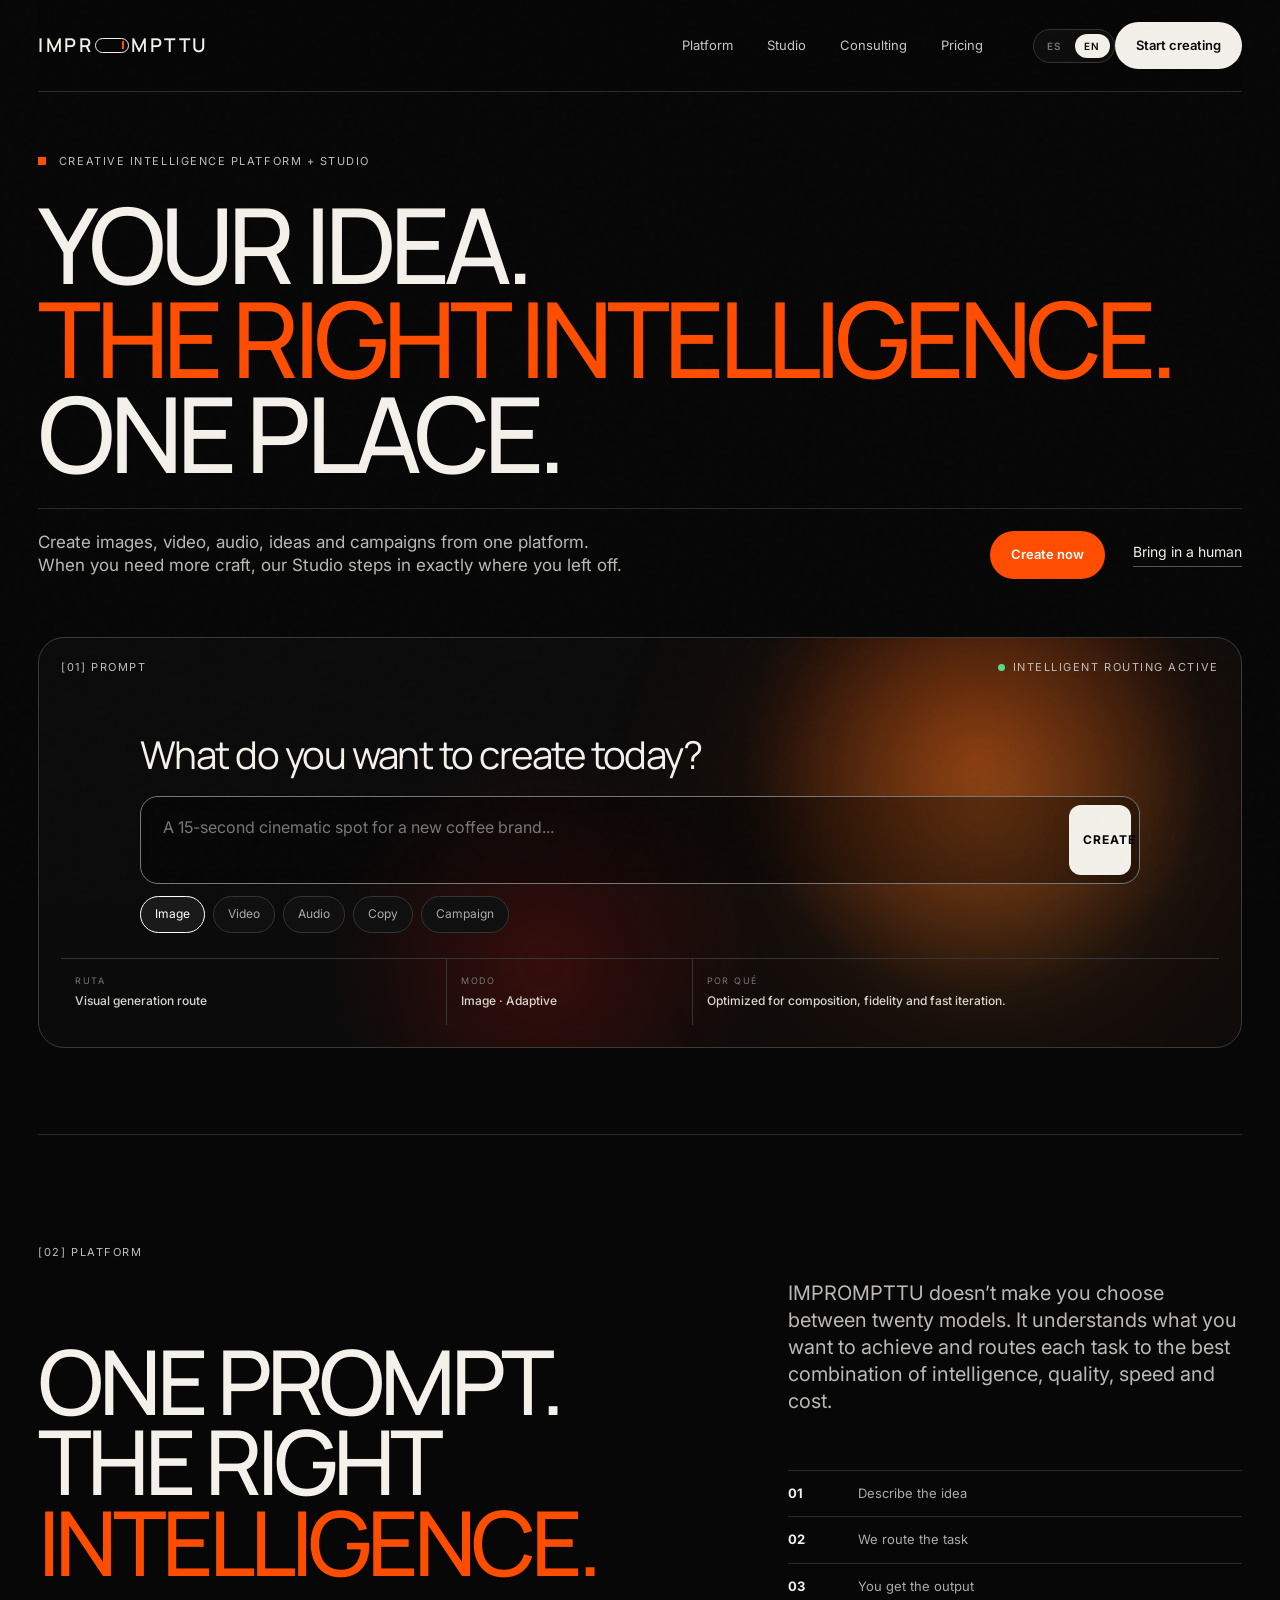
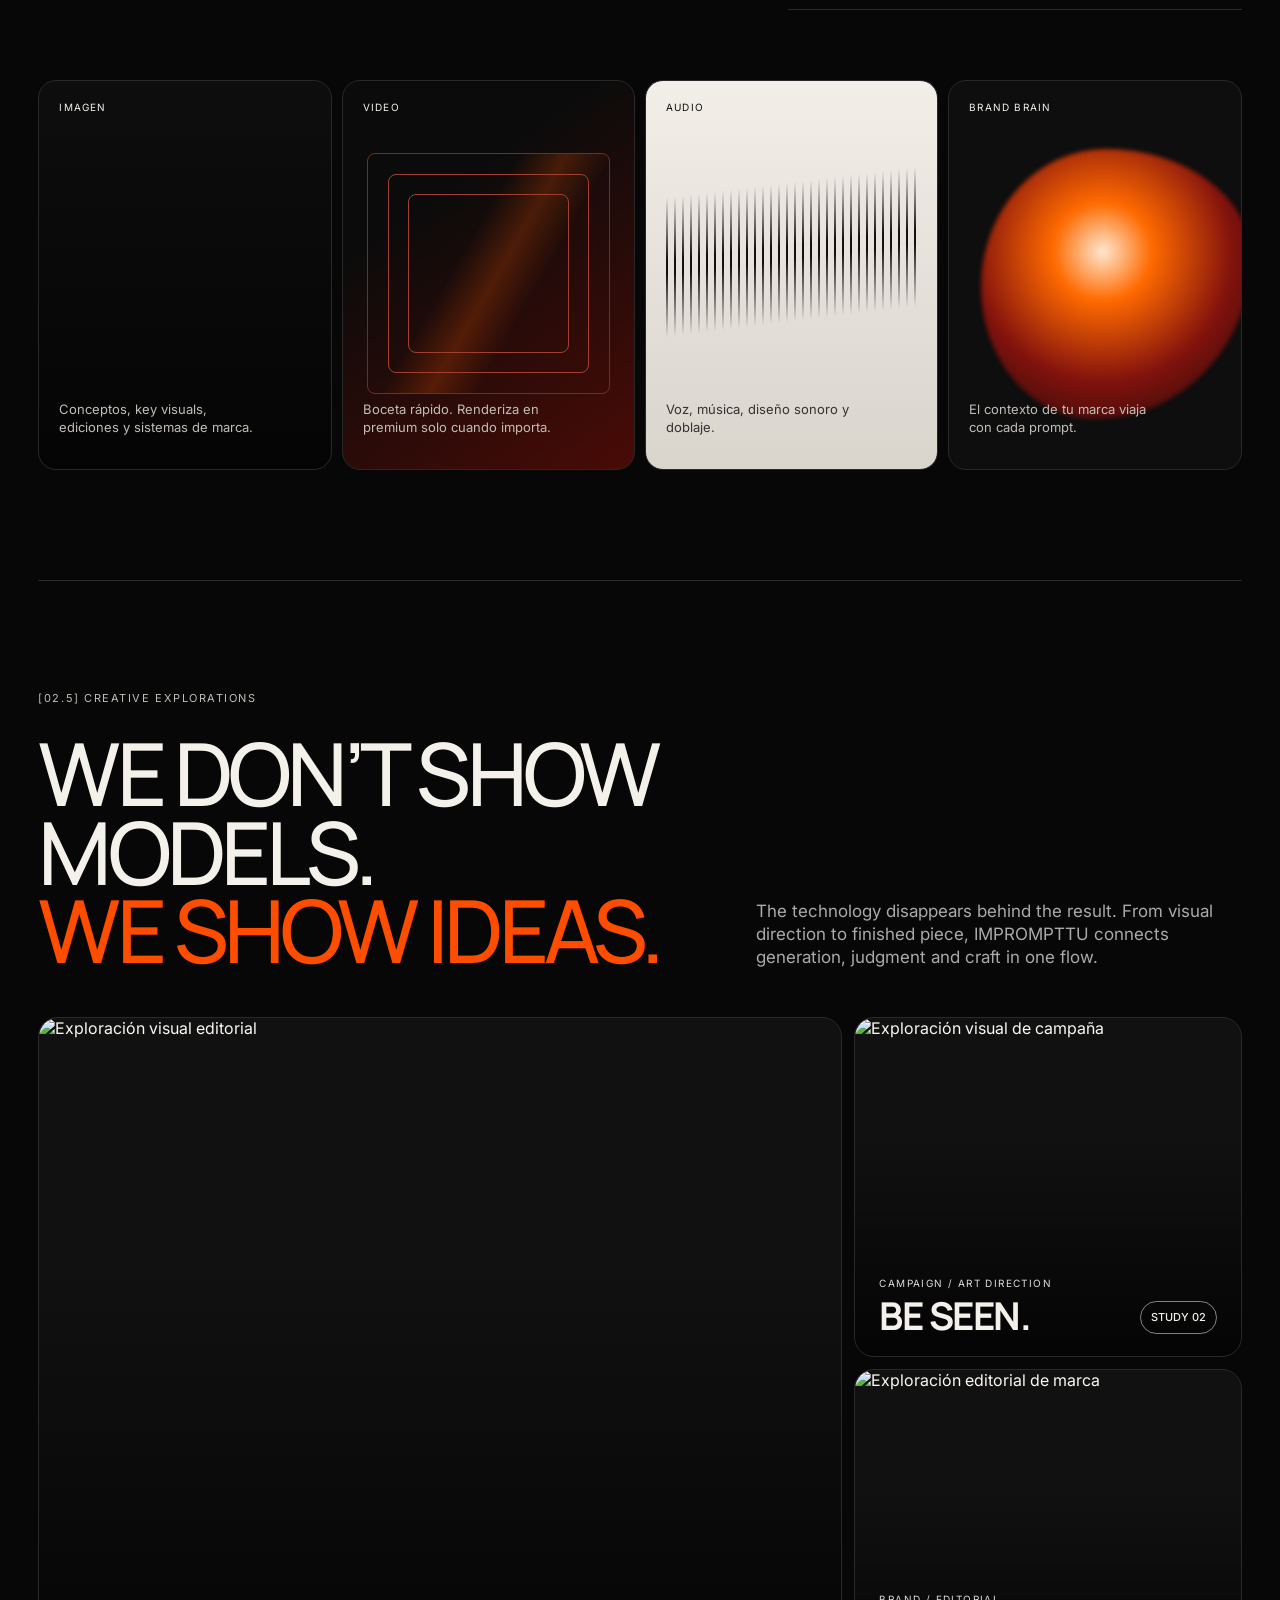
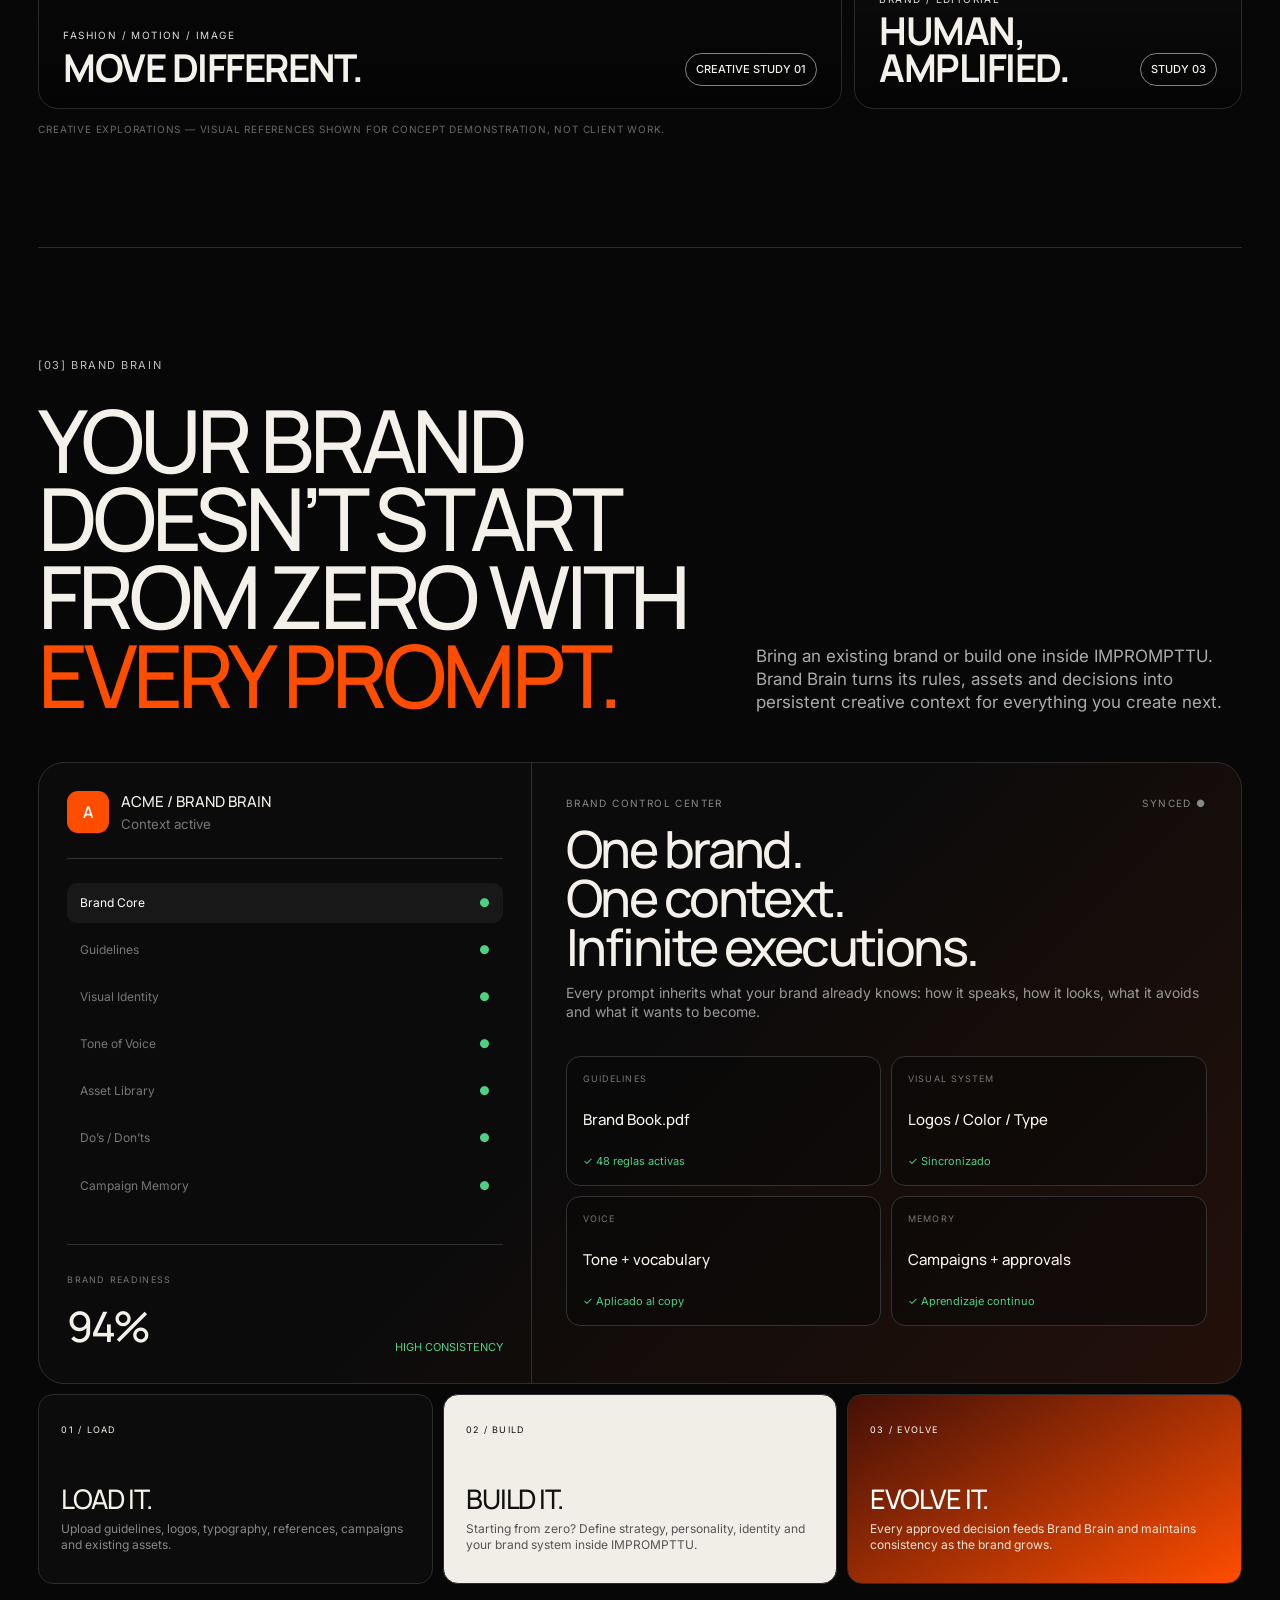
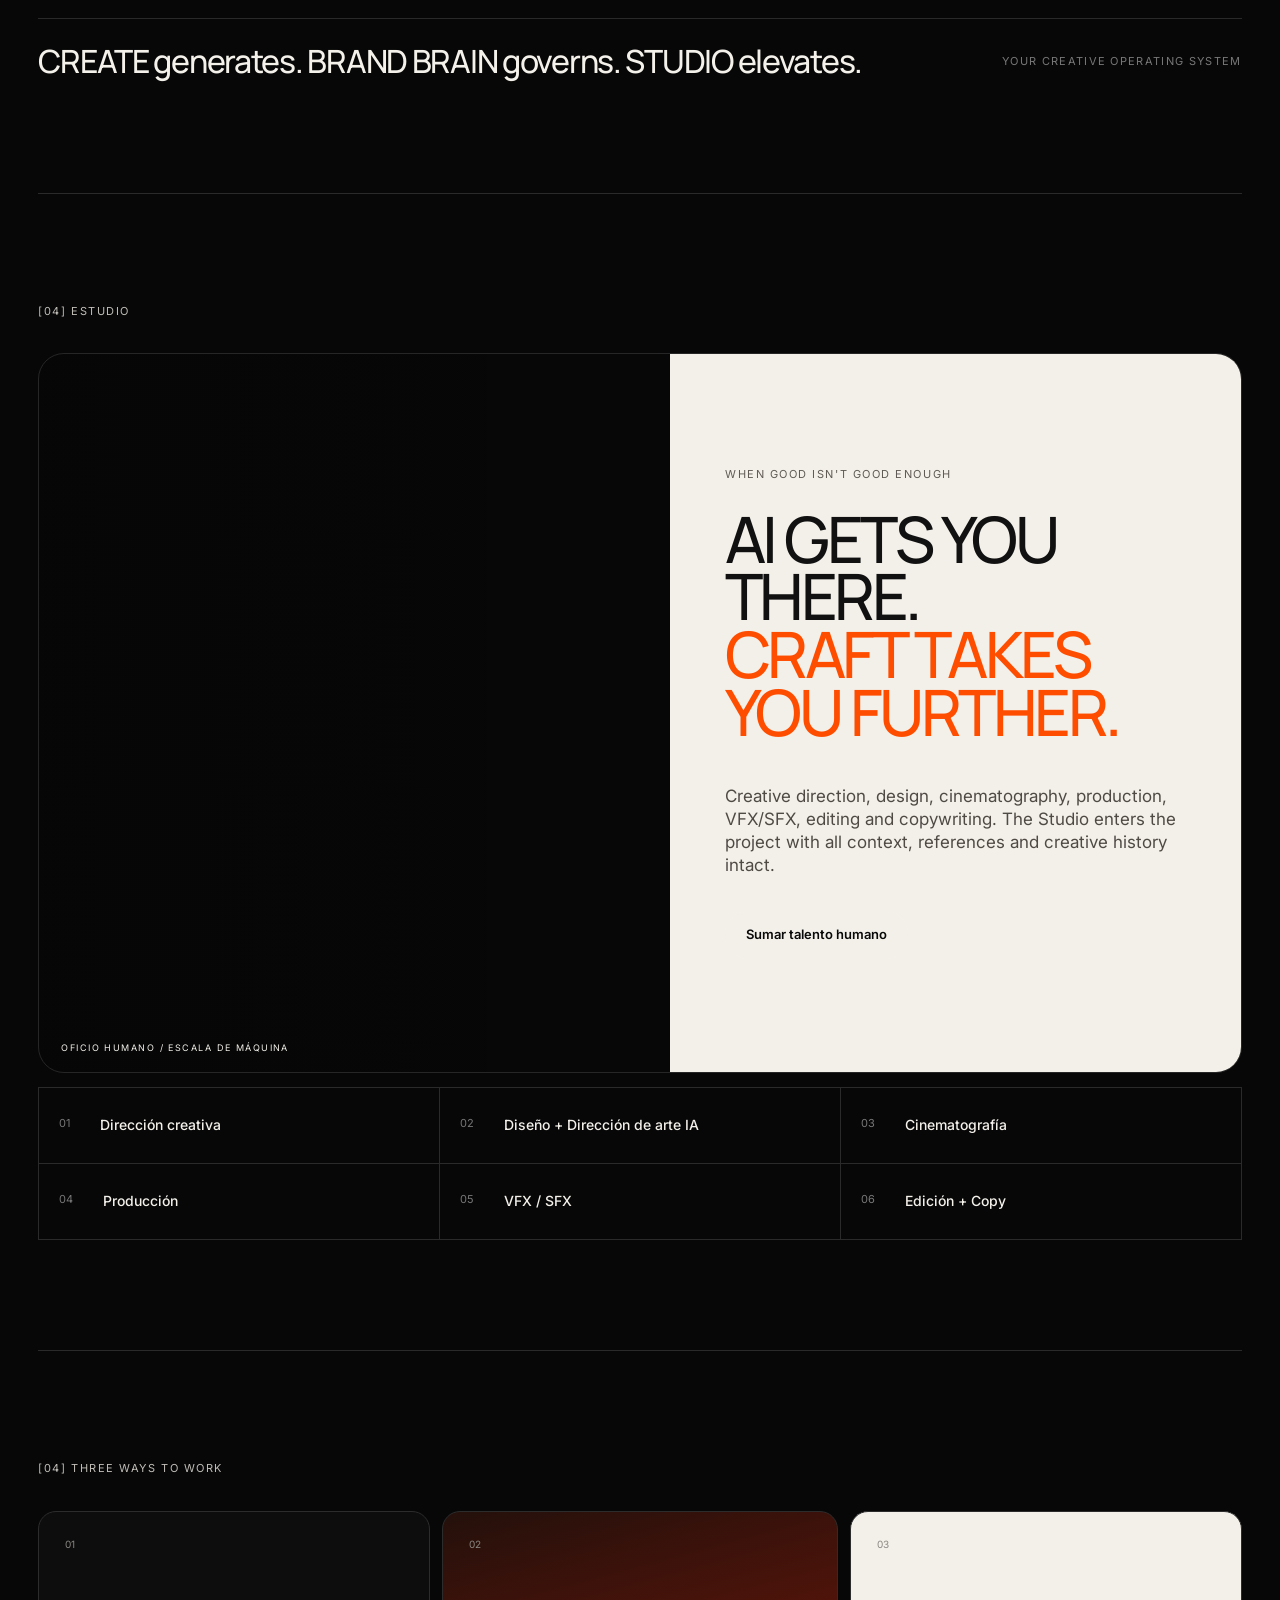
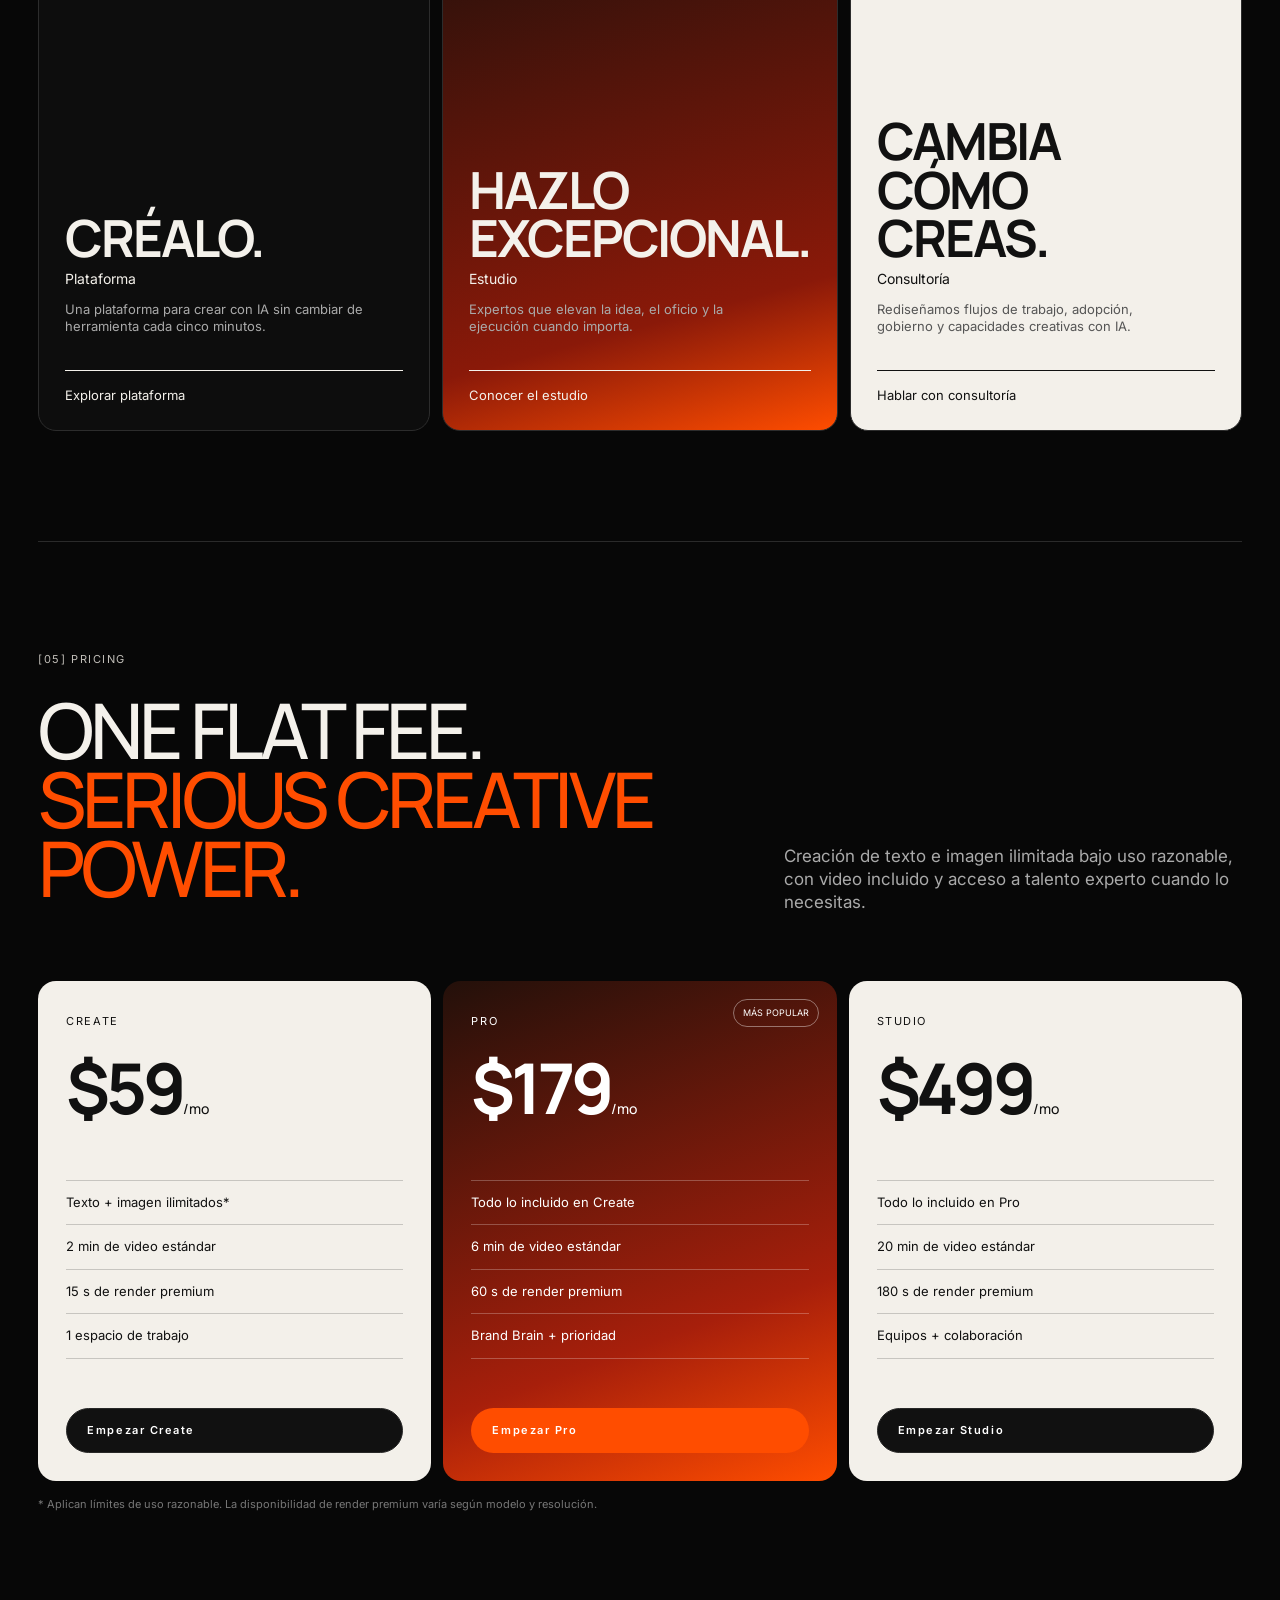
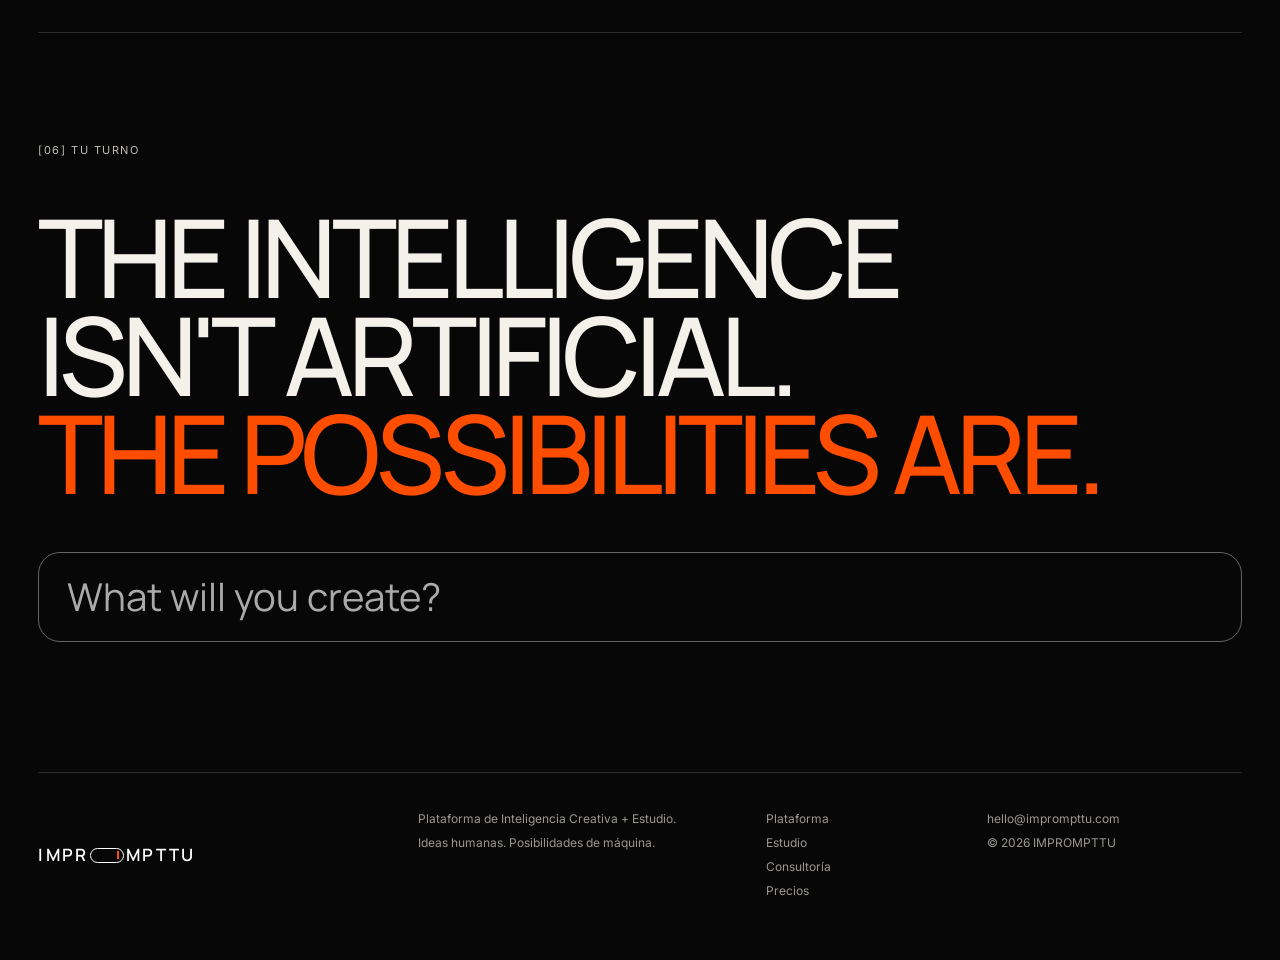
==== commit 46563e1d: "Remove decorative arrows from all calls to action" ====
--- a/index.html
+++ b/index.html
@@ -13,6 +13,7 @@
     .lang-switch{display:inline-flex;align-items:center;gap:4px;margin-left:14px;padding:4px;border:1px solid #333;border-radius:999px;background:#0d0d0d}
     .lang-btn{border:0;background:transparent;color:#777;border-radius:999px;padding:7px 9px;font:600 10px/1 Inter,sans-serif;letter-spacing:.12em;cursor:pointer}
     .lang-btn.active{background:#f3f0ea;color:#090909}
+    .prompt-field button{font-size:12px!important;font-weight:700;letter-spacing:.08em;text-transform:uppercase;padding:0 14px}
     @media(max-width:900px){.lang-switch{margin-left:auto;margin-right:10px}.nav>.pill{margin-left:0}}
     @media(max-width:560px){.lang-switch{margin-right:0}.lang-btn{padding:7px 8px}}
   </style>
@@ -20,20 +21,12 @@
 <body>
   <div class="page-noise" aria-hidden="true"></div>
   <header class="nav shell">
-    <a class="wordmark" href="#top" aria-label="IMPROMPTTU inicio">
-      <span>IMPR</span><span class="logo-o" aria-hidden="true"><i></i></span><span>MPTTU</span>
-    </a>
+    <a class="wordmark" href="#top" aria-label="IMPROMPTTU inicio"><span>IMPR</span><span class="logo-o" aria-hidden="true"><i></i></span><span>MPTTU</span></a>
     <nav class="nav-links" aria-label="Navegación principal">
-      <a href="#platform" data-i18n="nav.platform">Plataforma</a>
-      <a href="#studio" data-i18n="nav.studio">Estudio</a>
-      <a href="#consulting" data-i18n="nav.consulting">Consultoría</a>
-      <a href="#pricing" data-i18n="nav.pricing">Precios</a>
+      <a href="#platform" data-i18n="nav.platform">Plataforma</a><a href="#studio" data-i18n="nav.studio">Estudio</a><a href="#consulting" data-i18n="nav.consulting">Consultoría</a><a href="#pricing" data-i18n="nav.pricing">Precios</a>
     </nav>
-    <div class="lang-switch" aria-label="Idioma">
-      <button class="lang-btn active" type="button" data-lang="es">ES</button>
-      <button class="lang-btn" type="button" data-lang="en">EN</button>
-    </div>
-    <a class="pill pill-light" href="#create"><span data-i18n="nav.cta">Empieza a crear</span> <span>↗</span></a>
+    <div class="lang-switch" aria-label="Idioma"><button class="lang-btn active" type="button" data-lang="es">ES</button><button class="lang-btn" type="button" data-lang="en">EN</button></div>
+    <a class="pill pill-light" href="#create"><span data-i18n="nav.cta">Empieza a crear</span></a>
   </header>
 
   <main id="top">
@@ -42,107 +35,47 @@
       <h1 data-i18n-html="hero.title">TU IDEA.<br><span class="accent">LA INTELIGENCIA CORRECTA.</span><br>EN UN SOLO LUGAR.</h1>
       <div class="hero-grid">
         <p class="hero-copy" data-i18n="hero.copy">Crea imágenes, video, audio, ideas y campañas desde una sola plataforma. Cuando necesitas más oficio, nuestro equipo entra exactamente donde tú lo dejaste.</p>
-        <div class="hero-actions">
-          <a class="pill pill-accent" href="#create"><span data-i18n="hero.create">Crear ahora</span> <span>↗</span></a>
-          <a class="text-link" href="#studio"><span data-i18n="hero.human">Sumar talento humano</span> <span>→</span></a>
-        </div>
+        <div class="hero-actions"><a class="pill pill-accent" href="#create"><span data-i18n="hero.create">Crear ahora</span></a><a class="text-link" href="#studio"><span data-i18n="hero.human">Sumar talento humano</span></a></div>
       </div>
 
       <div class="prompt-stage" id="create">
-        <div class="prompt-topline">
-          <span>[01] PROMPT</span>
-          <span class="status"><i></i> <span data-i18n="prompt.status">Enrutamiento inteligente activo</span></span>
-        </div>
+        <div class="prompt-topline"><span>[01] PROMPT</span><span class="status"><i></i> <span data-i18n="prompt.status">Enrutamiento inteligente activo</span></span></div>
         <form id="promptForm" class="prompt-form">
           <label for="promptInput" data-i18n="prompt.label">¿Qué quieres crear hoy?</label>
-          <div class="prompt-field">
-            <textarea id="promptInput" rows="2" data-i18n-placeholder="prompt.placeholder" placeholder="Un spot cinematográfico de 15 segundos para una nueva marca de café..." required></textarea>
-            <button type="submit" aria-label="Generar">↗</button>
-          </div>
-          <div class="type-row" role="group" aria-label="Tipo de contenido">
-            <button type="button" class="chip active" data-type="Image" data-i18n="types.image">Imagen</button>
-            <button type="button" class="chip" data-type="Video" data-i18n="types.video">Video</button>
-            <button type="button" class="chip" data-type="Audio" data-i18n="types.audio">Audio</button>
-            <button type="button" class="chip" data-type="Copy" data-i18n="types.copy">Copy</button>
-            <button type="button" class="chip" data-type="Campaign" data-i18n="types.campaign">Campaña</button>
-          </div>
+          <div class="prompt-field"><textarea id="promptInput" rows="2" data-i18n-placeholder="prompt.placeholder" placeholder="Un spot cinematográfico de 15 segundos para una nueva marca de café..." required></textarea><button type="submit" aria-label="Crear">Crear</button></div>
+          <div class="type-row" role="group" aria-label="Tipo de contenido"><button type="button" class="chip active" data-type="Image" data-i18n="types.image">Imagen</button><button type="button" class="chip" data-type="Video" data-i18n="types.video">Video</button><button type="button" class="chip" data-type="Audio" data-i18n="types.audio">Audio</button><button type="button" class="chip" data-type="Copy" data-i18n="types.copy">Copy</button><button type="button" class="chip" data-type="Campaign" data-i18n="types.campaign">Campaña</button></div>
         </form>
-        <div class="route-result" id="routeResult" aria-live="polite">
-          <div><span class="route-label" data-i18n="route.route">RUTA</span><strong id="routeModel">Listo cuando tú quieras.</strong></div>
-          <div><span class="route-label" data-i18n="route.mode">MODO</span><strong id="routeMode">Automático</strong></div>
-          <div><span class="route-label" data-i18n="route.why">POR QUÉ</span><strong id="routeWhy">La mejor combinación de calidad, velocidad y costo.</strong></div>
-        </div>
+        <div class="route-result" id="routeResult" aria-live="polite"><div><span class="route-label" data-i18n="route.route">RUTA</span><strong id="routeModel">Listo cuando tú quieras.</strong></div><div><span class="route-label" data-i18n="route.mode">MODO</span><strong id="routeMode">Automático</strong></div><div><span class="route-label" data-i18n="route.why">POR QUÉ</span><strong id="routeWhy">La mejor combinación de calidad, velocidad y costo.</strong></div></div>
       </div>
     </section>
 
     <section class="manifesto shell" id="platform">
       <div class="section-index">[02] <span data-i18n="platform.label">PLATAFORMA</span></div>
-      <div class="manifesto-grid">
-        <h2 data-i18n-html="platform.title">UN PROMPT.<br>LA INTELIGENCIA<br><span class="accent">CORRECTA.</span></h2>
-        <div class="manifesto-copy">
-          <p data-i18n="platform.copy">IMPROMPTTU no te obliga a escoger entre veinte modelos. Entiende qué quieres lograr y enruta cada tarea hacia la mejor combinación de inteligencia, calidad, velocidad y costo.</p>
-          <div class="mini-stats">
-            <div><b>01</b><span data-i18n="platform.step1">Describe la idea</span></div>
-            <div><b>02</b><span data-i18n="platform.step2">Enrutamos la tarea</span></div>
-            <div><b>03</b><span data-i18n="platform.step3">Recibes el resultado</span></div>
-          </div>
-        </div>
-      </div>
-      <div class="visual-rail" aria-label="Capacidades de la plataforma">
-        <article class="rail-card image-card"><span data-i18n="cards.imageTitle">IMAGEN</span><div class="orb orb-a"></div><p data-i18n="cards.image">Conceptos, key visuals, ediciones y sistemas de marca.</p></article>
-        <article class="rail-card video-card"><span>VIDEO</span><div class="frame-lines"></div><p data-i18n="cards.video">Boceta rápido. Renderiza en premium solo cuando importa.</p></article>
-        <article class="rail-card audio-card"><span>AUDIO</span><div class="wave"></div><p data-i18n="cards.audio">Voz, música, diseño sonoro y doblaje.</p></article>
-        <article class="rail-card brand-card"><span>BRAND BRAIN</span><div class="orb orb-b"></div><p data-i18n="cards.brand">El contexto de tu marca viaja con cada prompt.</p></article>
-      </div>
+      <div class="manifesto-grid"><h2 data-i18n-html="platform.title">UN PROMPT.<br>LA INTELIGENCIA<br><span class="accent">CORRECTA.</span></h2><div class="manifesto-copy"><p data-i18n="platform.copy">IMPROMPTTU no te obliga a escoger entre veinte modelos. Entiende qué quieres lograr y enruta cada tarea hacia la mejor combinación de inteligencia, calidad, velocidad y costo.</p><div class="mini-stats"><div><b>01</b><span data-i18n="platform.step1">Describe la idea</span></div><div><b>02</b><span data-i18n="platform.step2">Enrutamos la tarea</span></div><div><b>03</b><span data-i18n="platform.step3">Recibes el resultado</span></div></div></div></div>
+      <div class="visual-rail" aria-label="Capacidades de la plataforma"><article class="rail-card image-card"><span data-i18n="cards.imageTitle">IMAGEN</span><div class="orb orb-a"></div><p data-i18n="cards.image">Conceptos, key visuals, ediciones y sistemas de marca.</p></article><article class="rail-card video-card"><span>VIDEO</span><div class="frame-lines"></div><p data-i18n="cards.video">Boceta rápido. Renderiza en premium solo cuando importa.</p></article><article class="rail-card audio-card"><span>AUDIO</span><div class="wave"></div><p data-i18n="cards.audio">Voz, música, diseño sonoro y doblaje.</p></article><article class="rail-card brand-card"><span>BRAND BRAIN</span><div class="orb orb-b"></div><p data-i18n="cards.brand">El contexto de tu marca viaja con cada prompt.</p></article></div>
     </section>
 
     <section class="human shell" id="studio">
       <div class="section-index">[03] <span data-i18n="studio.label">ESTUDIO</span></div>
-      <div class="human-panel">
-        <div class="portrait-art" aria-hidden="true">
-          <div class="portrait-core"></div><div class="portrait-glow"></div>
-          <div class="portrait-caption" data-i18n="studio.caption">OFICIO HUMANO / ESCALA DE MÁQUINA</div>
-        </div>
-        <div class="human-copy">
-          <span class="eyebrow" data-i18n="studio.eyebrow">CUANDO BUENO NO ES SUFICIENTE</span>
-          <h2 data-i18n-html="studio.title">LA IA TE LLEVA LEJOS.<br><span>EL OFICIO TE LLEVA MÁS ALLÁ.</span></h2>
-          <p data-i18n="studio.copy">Dirección creativa, diseño, cinematografía, producción, VFX/SFX, edición y copywriting. Nuestro equipo entra al proyecto con todo el contexto, las referencias y el historial creativo intactos.</p>
-          <a class="pill pill-light" href="mailto:hello@imprompttu.com?subject=IMPROMPTTU%20Studio"><span data-i18n="studio.cta">Sumar talento humano</span> <span>↗</span></a>
-        </div>
-      </div>
-      <div class="expertise-grid">
-        <div><span>01</span><b data-i18n="expertise.creative">Dirección creativa</b></div>
-        <div><span>02</span><b data-i18n="expertise.design">Diseño + Dirección de arte IA</b></div>
-        <div><span>03</span><b data-i18n="expertise.cinema">Cinematografía</b></div>
-        <div><span>04</span><b data-i18n="expertise.production">Producción</b></div>
-        <div><span>05</span><b>VFX / SFX</b></div>
-        <div><span>06</span><b data-i18n="expertise.editing">Edición + Copy</b></div>
-      </div>
+      <div class="human-panel"><div class="portrait-art" aria-hidden="true"><div class="portrait-core"></div><div class="portrait-glow"></div><div class="portrait-caption" data-i18n="studio.caption">OFICIO HUMANO / ESCALA DE MÁQUINA</div></div><div class="human-copy"><span class="eyebrow" data-i18n="studio.eyebrow">CUANDO BUENO NO ES SUFICIENTE</span><h2 data-i18n-html="studio.title">LA IA TE LLEVA LEJOS.<br><span>EL OFICIO TE LLEVA MÁS ALLÁ.</span></h2><p data-i18n="studio.copy">Dirección creativa, diseño, cinematografía, producción, VFX/SFX, edición y copywriting. Nuestro equipo entra al proyecto con todo el contexto, las referencias y el historial creativo intactos.</p><a class="pill pill-light" href="mailto:hello@imprompttu.com?subject=IMPROMPTTU%20Studio"><span data-i18n="studio.cta">Sumar talento humano</span></a></div></div>
+      <div class="expertise-grid"><div><span>01</span><b data-i18n="expertise.creative">Dirección creativa</b></div><div><span>02</span><b data-i18n="expertise.design">Diseño + Dirección de arte IA</b></div><div><span>03</span><b data-i18n="expertise.cinema">Cinematografía</b></div><div><span>04</span><b data-i18n="expertise.production">Producción</b></div><div><span>05</span><b>VFX / SFX</b></div><div><span>06</span><b data-i18n="expertise.editing">Edición + Copy</b></div></div>
     </section>
 
     <section class="three-ways shell" id="consulting">
       <div class="section-index">[04] <span data-i18n="ways.label">TRES FORMAS DE TRABAJAR</span></div>
-      <div class="way-grid">
-        <article><span class="way-no">01</span><h3 data-i18n="ways.oneTitle">CRÉALO.</h3><p data-i18n="ways.platform">Plataforma</p><small data-i18n="ways.oneCopy">Una plataforma para crear con IA sin cambiar de herramienta cada cinco minutos.</small><a href="#pricing" data-i18n="ways.oneCta">Explorar plataforma →</a></article>
-        <article><span class="way-no">02</span><h3 data-i18n-html="ways.twoTitle">HAZLO<br>EXCEPCIONAL.</h3><p data-i18n="ways.studio">Estudio</p><small data-i18n="ways.twoCopy">Expertos que elevan la idea, el oficio y la ejecución cuando importa.</small><a href="mailto:hello@imprompttu.com?subject=IMPROMPTTU%20Studio" data-i18n="ways.twoCta">Conocer el estudio →</a></article>
-        <article><span class="way-no">03</span><h3 data-i18n-html="ways.threeTitle">CAMBIA CÓMO<br>CREAS.</h3><p data-i18n="ways.consulting">Consultoría</p><small data-i18n="ways.threeCopy">Rediseñamos flujos de trabajo, adopción, gobierno y capacidades creativas con IA.</small><a href="mailto:hello@imprompttu.com?subject=IMPROMPTTU%20Consulting" data-i18n="ways.threeCta">Hablar con consultoría →</a></article>
-      </div>
+      <div class="way-grid"><article><span class="way-no">01</span><h3 data-i18n="ways.oneTitle">CRÉALO.</h3><p data-i18n="ways.platform">Plataforma</p><small data-i18n="ways.oneCopy">Una plataforma para crear con IA sin cambiar de herramienta cada cinco minutos.</small><a href="#pricing" data-i18n="ways.oneCta">Explorar plataforma</a></article><article><span class="way-no">02</span><h3 data-i18n-html="ways.twoTitle">HAZLO<br>EXCEPCIONAL.</h3><p data-i18n="ways.studio">Estudio</p><small data-i18n="ways.twoCopy">Expertos que elevan la idea, el oficio y la ejecución cuando importa.</small><a href="mailto:hello@imprompttu.com?subject=IMPROMPTTU%20Studio" data-i18n="ways.twoCta">Conocer el estudio</a></article><article><span class="way-no">03</span><h3 data-i18n-html="ways.threeTitle">CAMBIA CÓMO<br>CREAS.</h3><p data-i18n="ways.consulting">Consultoría</p><small data-i18n="ways.threeCopy">Rediseñamos flujos de trabajo, adopción, gobierno y capacidades creativas con IA.</small><a href="mailto:hello@imprompttu.com?subject=IMPROMPTTU%20Consulting" data-i18n="ways.threeCta">Hablar con consultoría</a></article></div>
     </section>
 
     <section class="pricing shell" id="pricing">
       <div class="section-index">[05] <span data-i18n="pricing.label">PRECIOS</span></div>
       <div class="pricing-head"><h2 data-i18n-html="pricing.title">UNA TARIFA PLANA.<br><span class="accent">POTENCIA CREATIVA REAL.</span></h2><p data-i18n="pricing.copy">Creación de texto e imagen ilimitada bajo uso razonable, con video incluido y acceso a talento experto cuando lo necesitas.</p></div>
-      <div class="price-grid">
-        <article class="price-card"><div><span>CREATE</span><h3>$59<small>/mes</small></h3></div><ul><li data-i18n="pricing.create1">Texto + imagen ilimitados*</li><li data-i18n="pricing.create2">2 min de video estándar</li><li data-i18n="pricing.create3">15 s de render premium</li><li data-i18n="pricing.create4">1 espacio de trabajo</li></ul><a class="pill pill-dark" href="mailto:hello@imprompttu.com?subject=IMPROMPTTU%20Create"><span data-i18n="pricing.startCreate">Empezar Create</span> ↗</a></article>
-        <article class="price-card featured"><div class="best" data-i18n="pricing.popular">MÁS POPULAR</div><div><span>PRO</span><h3>$179<small>/mes</small></h3></div><ul><li data-i18n="pricing.pro1">Todo lo incluido en Create</li><li data-i18n="pricing.pro2">6 min de video estándar</li><li data-i18n="pricing.pro3">60 s de render premium</li><li data-i18n="pricing.pro4">Brand Brain + prioridad</li></ul><a class="pill pill-accent" href="mailto:hello@imprompttu.com?subject=IMPROMPTTU%20Pro"><span data-i18n="pricing.startPro">Empezar Pro</span> ↗</a></article>
-        <article class="price-card"><div><span>STUDIO</span><h3>$499<small>/mes</small></h3></div><ul><li data-i18n="pricing.studio1">Todo lo incluido en Pro</li><li data-i18n="pricing.studio2">20 min de video estándar</li><li data-i18n="pricing.studio3">180 s de render premium</li><li data-i18n="pricing.studio4">Equipos + colaboración</li></ul><a class="pill pill-dark" href="mailto:hello@imprompttu.com?subject=IMPROMPTTU%20Studio%20Plan"><span data-i18n="pricing.startStudio">Empezar Studio</span> ↗</a></article>
-      </div><p class="fair-use" data-i18n="pricing.fair">* Aplican límites de uso razonable. La disponibilidad de render premium varía según modelo y resolución.</p>
+      <div class="price-grid"><article class="price-card"><div><span>CREATE</span><h3>$59<small>/mes</small></h3></div><ul><li data-i18n="pricing.create1">Texto + imagen ilimitados*</li><li data-i18n="pricing.create2">2 min de video estándar</li><li data-i18n="pricing.create3">15 s de render premium</li><li data-i18n="pricing.create4">1 espacio de trabajo</li></ul><a class="pill pill-dark" href="mailto:hello@imprompttu.com?subject=IMPROMPTTU%20Create"><span data-i18n="pricing.startCreate">Empezar Create</span></a></article><article class="price-card featured"><div class="best" data-i18n="pricing.popular">MÁS POPULAR</div><div><span>PRO</span><h3>$179<small>/mes</small></h3></div><ul><li data-i18n="pricing.pro1">Todo lo incluido en Create</li><li data-i18n="pricing.pro2">6 min de video estándar</li><li data-i18n="pricing.pro3">60 s de render premium</li><li data-i18n="pricing.pro4">Brand Brain + prioridad</li></ul><a class="pill pill-accent" href="mailto:hello@imprompttu.com?subject=IMPROMPTTU%20Pro"><span data-i18n="pricing.startPro">Empezar Pro</span></a></article><article class="price-card"><div><span>STUDIO</span><h3>$499<small>/mes</small></h3></div><ul><li data-i18n="pricing.studio1">Todo lo incluido en Pro</li><li data-i18n="pricing.studio2">20 min de video estándar</li><li data-i18n="pricing.studio3">180 s de render premium</li><li data-i18n="pricing.studio4">Equipos + colaboración</li></ul><a class="pill pill-dark" href="mailto:hello@imprompttu.com?subject=IMPROMPTTU%20Studio%20Plan"><span data-i18n="pricing.startStudio">Empezar Studio</span></a></article></div><p class="fair-use" data-i18n="pricing.fair">* Aplican límites de uso razonable. La disponibilidad de render premium varía según modelo y resolución.</p>
     </section>
 
-    <section class="final-cta shell"><div class="cta-kicker">[06] <span data-i18n="final.kicker">TU TURNO</span></div><h2 data-i18n-html="final.title">LA INTELIGENCIA<br>NO ES ARTIFICIAL.<br><span>LAS POSIBILIDADES SÍ.</span></h2><a class="giant-prompt" href="#create"><span data-i18n="final.cta">¿Qué vas a crear?</span><b>↗</b></a></section>
+    <section class="final-cta shell"><div class="cta-kicker">[06] <span data-i18n="final.kicker">TU TURNO</span></div><h2 data-i18n-html="final.title">LA INTELIGENCIA<br>NO ES ARTIFICIAL.<br><span>LAS POSIBILIDADES SÍ.</span></h2><a class="giant-prompt" href="#create"><span data-i18n="final.cta">¿Qué vas a crear?</span></a></section>
   </main>
 
   <footer class="footer shell"><a class="wordmark" href="#top"><span>IMPR</span><span class="logo-o"><i></i></span><span>MPTTU</span></a><div><p data-i18n="footer.one">Plataforma de Inteligencia Creativa + Estudio.</p><p data-i18n="footer.two">Ideas humanas. Posibilidades de máquina.</p></div><div><a href="#platform" data-i18n="nav.platform">Plataforma</a><a href="#studio" data-i18n="nav.studio">Estudio</a><a href="#consulting" data-i18n="nav.consulting">Consultoría</a><a href="#pricing" data-i18n="nav.pricing">Precios</a></div><div><a href="mailto:hello@imprompttu.com">hello@imprompttu.com</a><span>© 2026 IMPROMPTTU</span></div></footer>
-  <script src="script.js"></script>
+  <script src="script.js?v=6"></script>
 </body>
 </html>
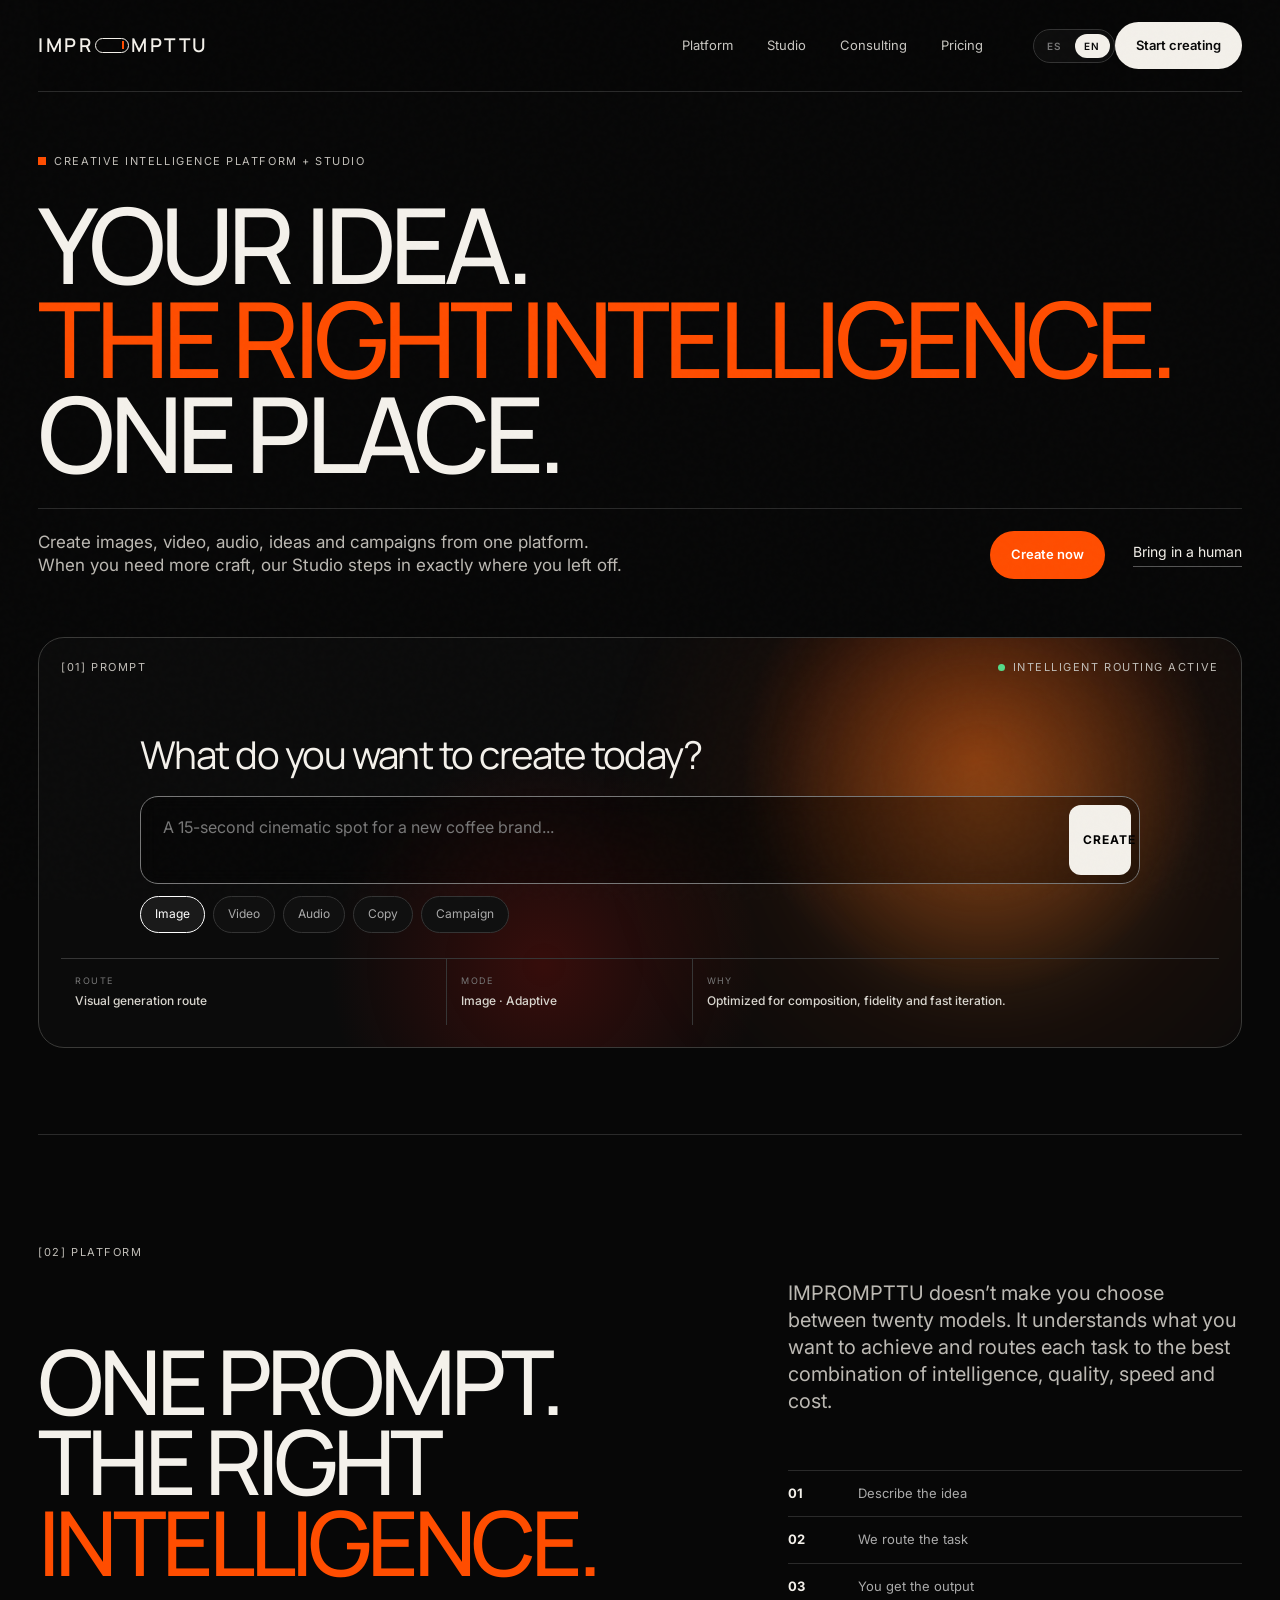
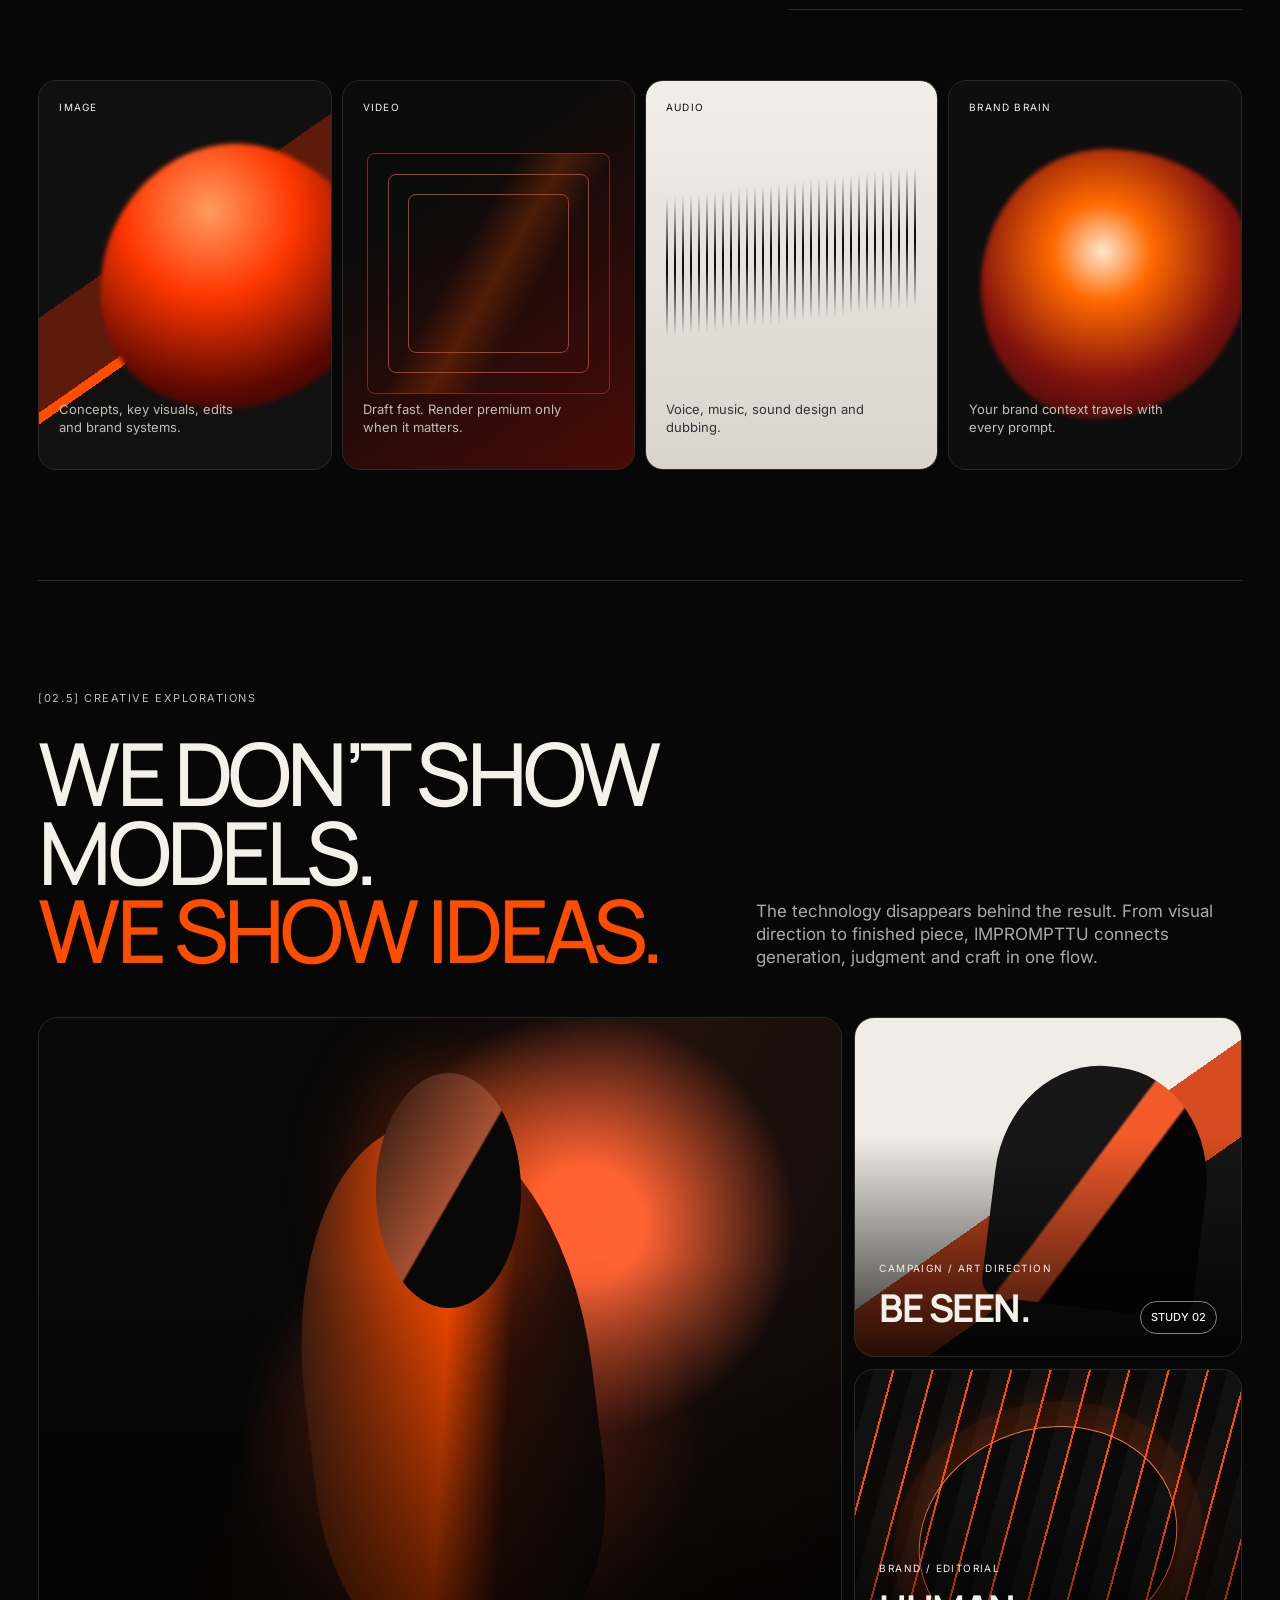
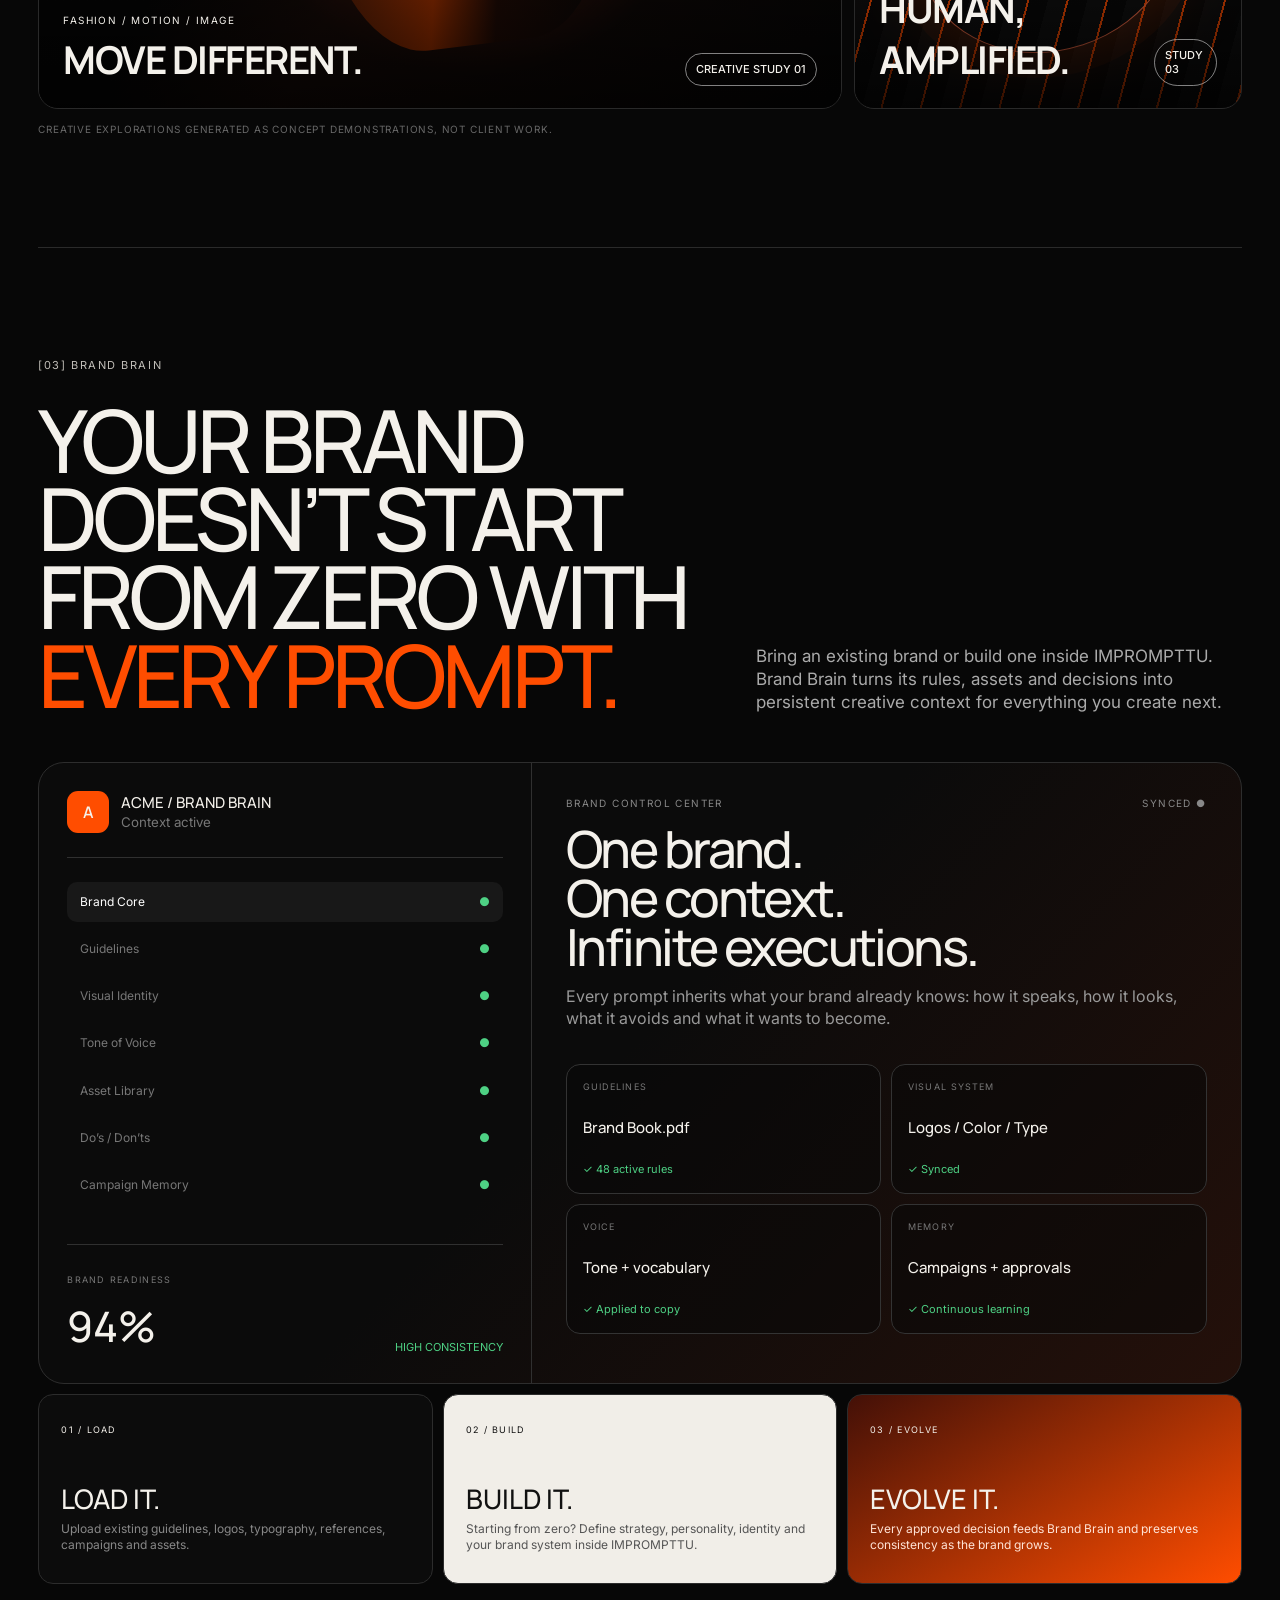
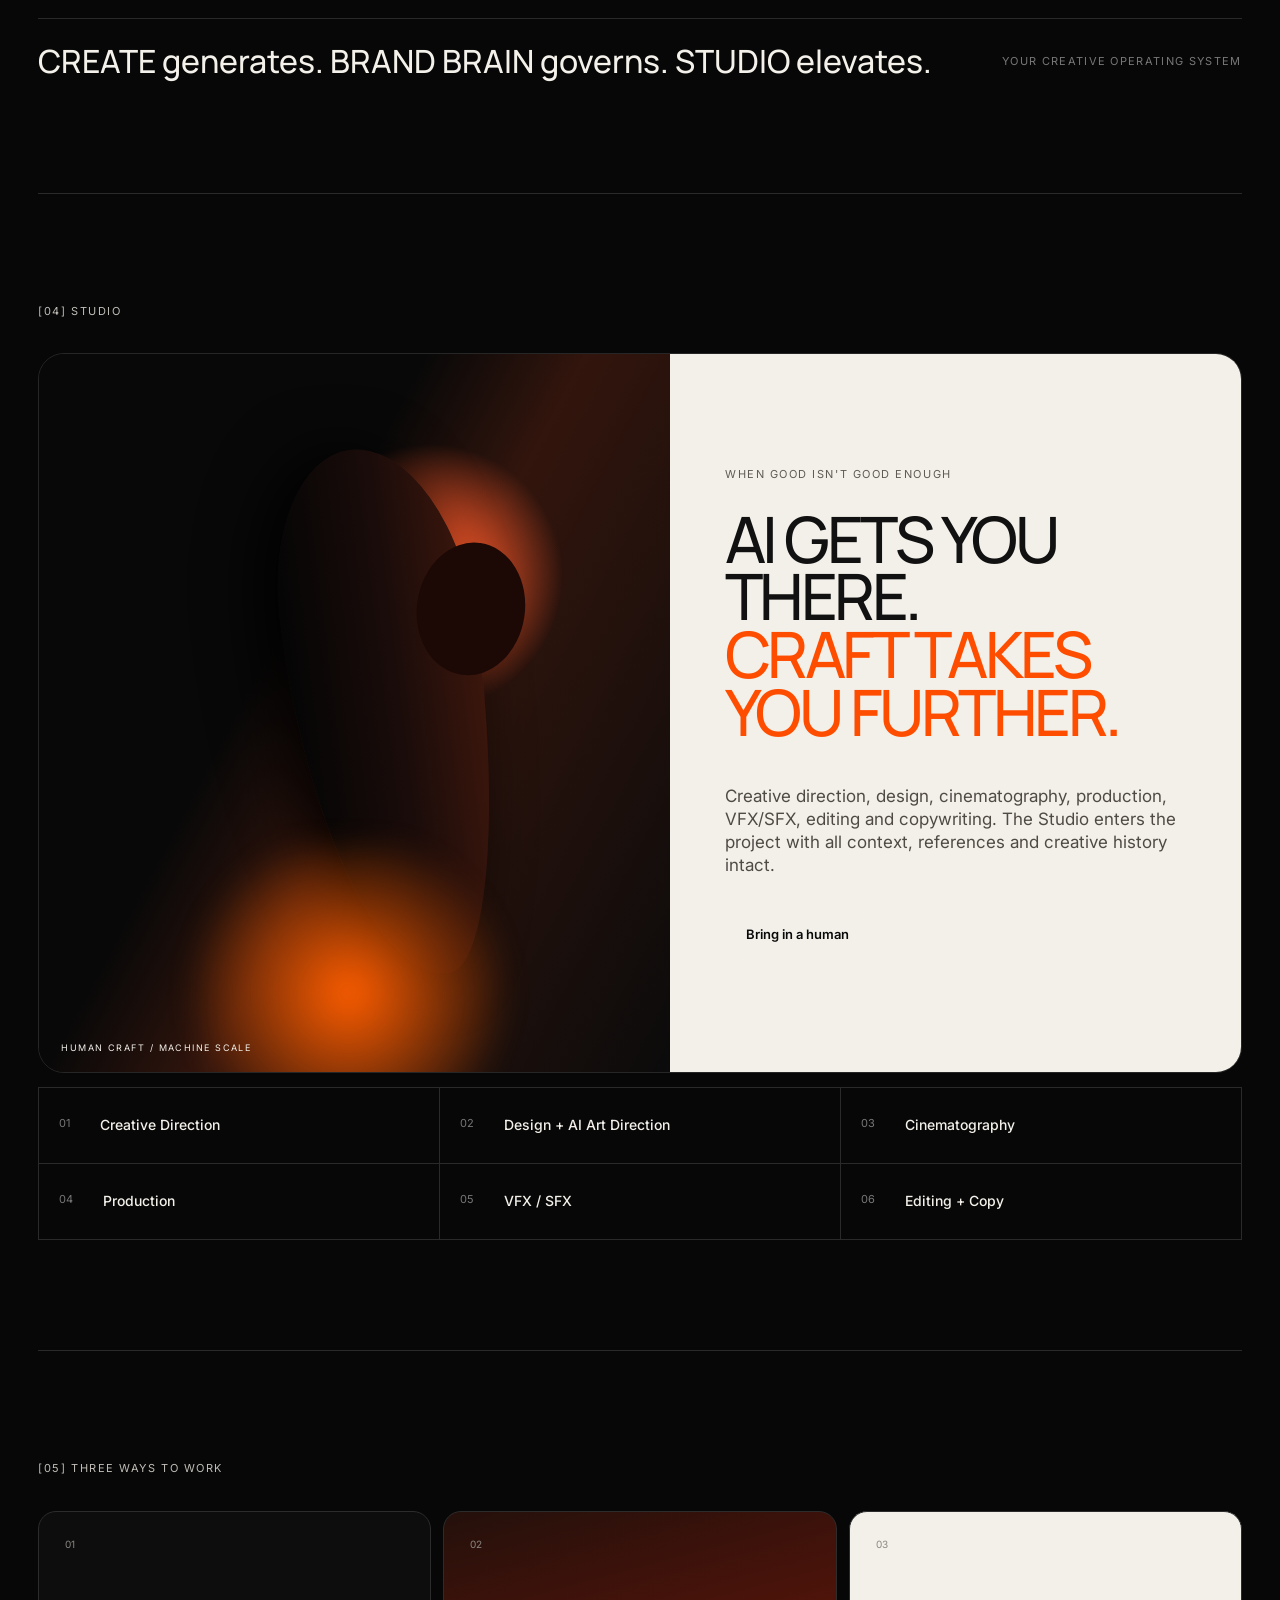
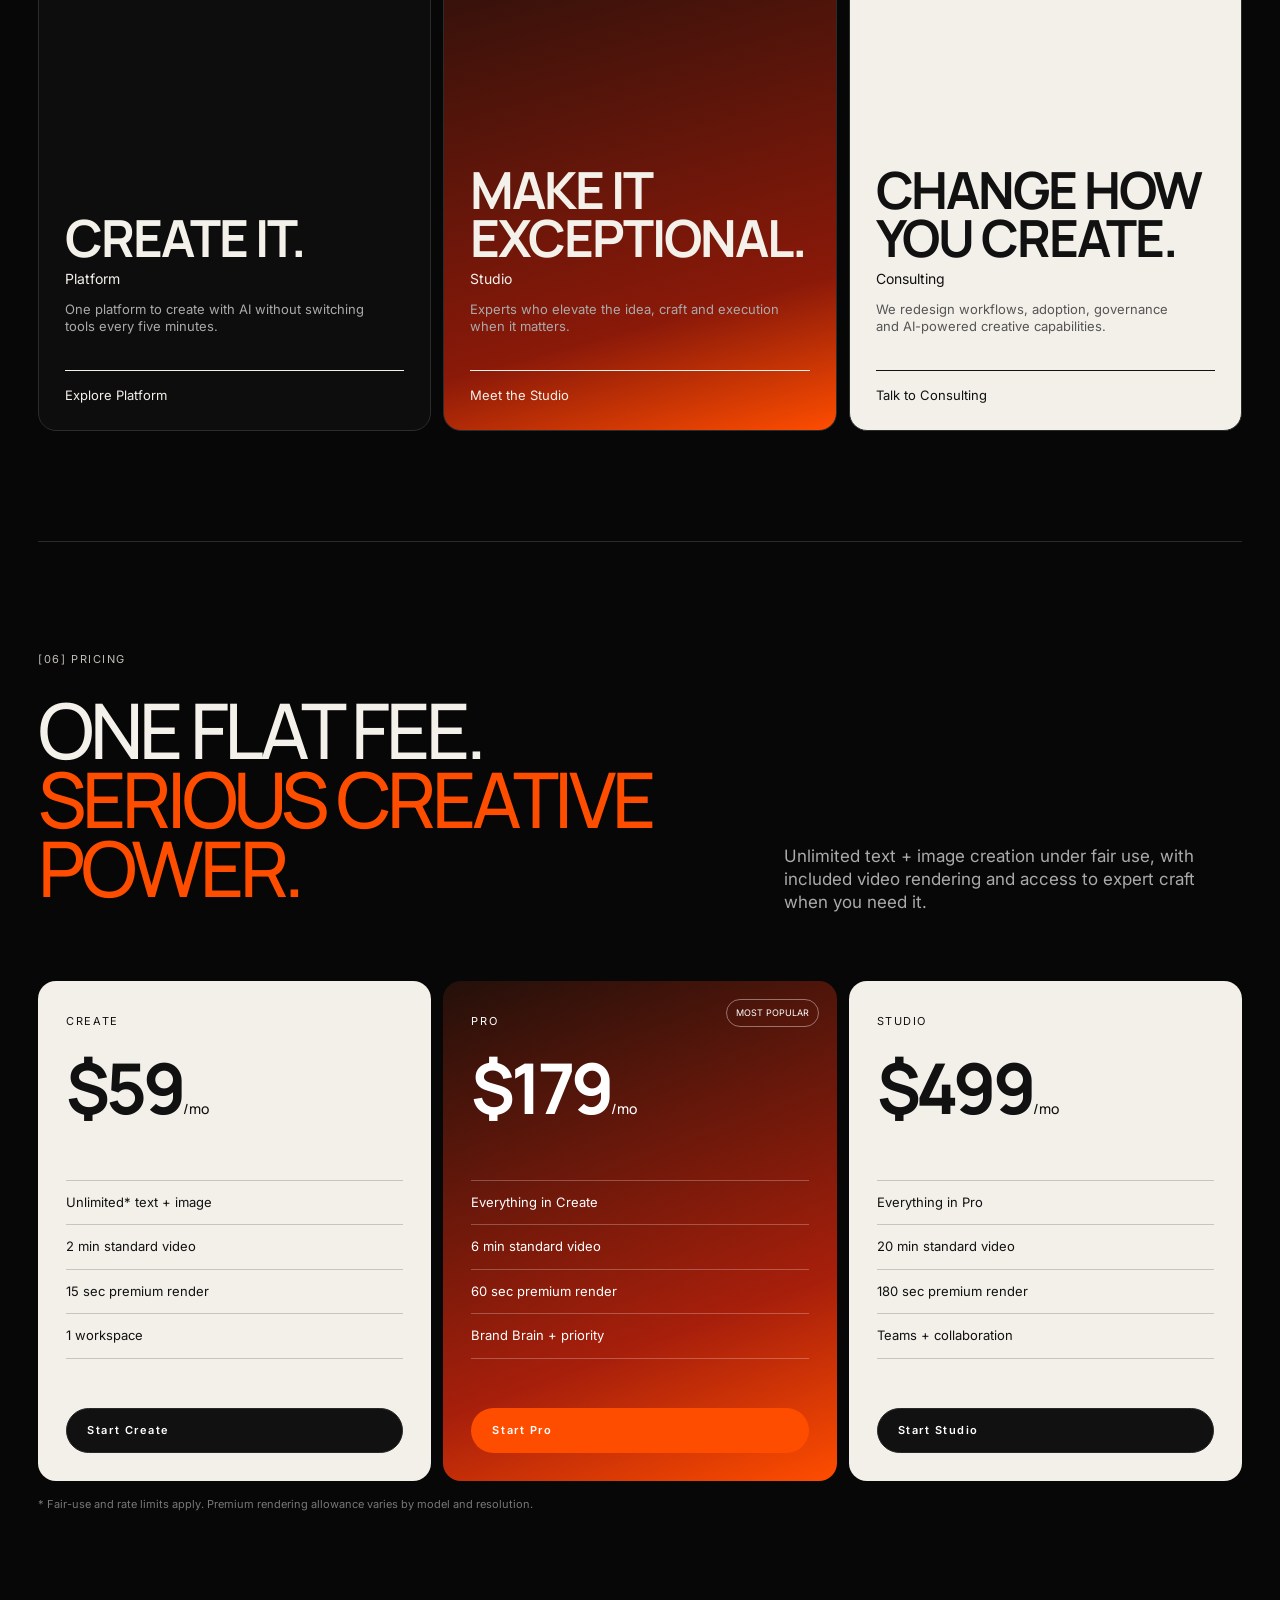
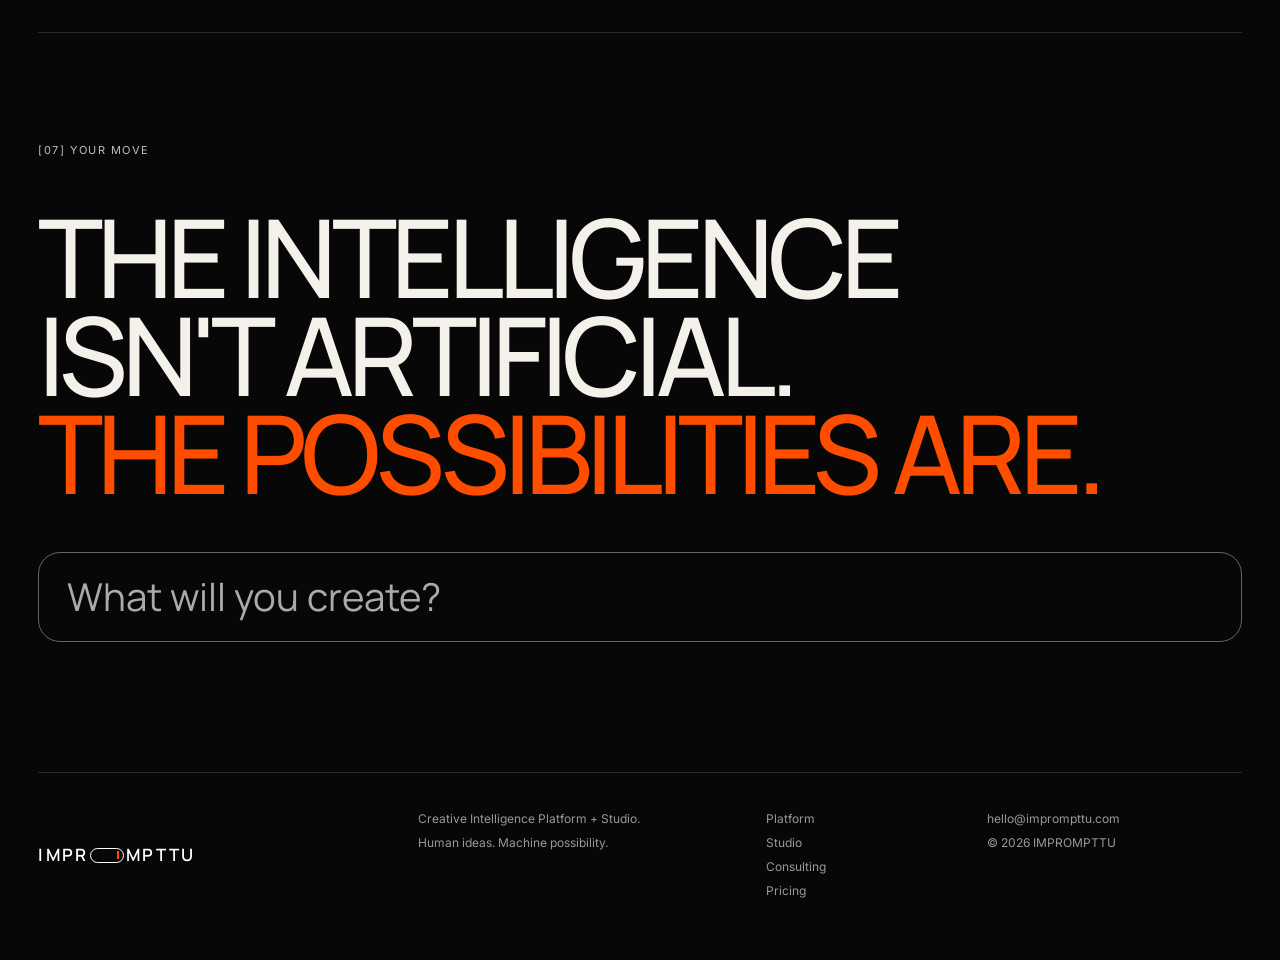
==== commit 35983f35: "Bust presentation assets cache" ====
--- a/index.html
+++ b/index.html
@@ -8,74 +8,20 @@
   <link rel="preconnect" href="https://fonts.googleapis.com">
   <link rel="preconnect" href="https://fonts.gstatic.com" crossorigin>
   <link href="https://fonts.googleapis.com/css2?family=Inter:wght@400;500;600;700&family=Manrope:wght@400;500;600;700&display=swap" rel="stylesheet">
-  <link rel="stylesheet" href="styles.css" />
-  <style>
-    .lang-switch{display:inline-flex;align-items:center;gap:4px;margin-left:14px;padding:4px;border:1px solid #333;border-radius:999px;background:#0d0d0d}
-    .lang-btn{border:0;background:transparent;color:#777;border-radius:999px;padding:7px 9px;font:600 10px/1 Inter,sans-serif;letter-spacing:.12em;cursor:pointer}
-    .lang-btn.active{background:#f3f0ea;color:#090909}
-    .prompt-field button{font-size:12px!important;font-weight:700;letter-spacing:.08em;text-transform:uppercase;padding:0 14px}
-    @media(max-width:900px){.lang-switch{margin-left:auto;margin-right:10px}.nav>.pill{margin-left:0}}
-    @media(max-width:560px){.lang-switch{margin-right:0}.lang-btn{padding:7px 8px}}
-  </style>
+  <link rel="stylesheet" href="styles.css?v=10" />
+  <style>.lang-switch{display:inline-flex;align-items:center;gap:4px;margin-left:14px;padding:4px;border:1px solid #333;border-radius:999px;background:#0d0d0d}.lang-btn{border:0;background:transparent;color:#777;border-radius:999px;padding:7px 9px;font:600 10px/1 Inter,sans-serif;letter-spacing:.12em;cursor:pointer}.lang-btn.active{background:#f3f0ea;color:#090909}.prompt-field button{font-size:12px!important;font-weight:700;letter-spacing:.08em;text-transform:uppercase;padding:0 14px}@media(max-width:900px){.lang-switch{margin-left:auto;margin-right:10px}.nav>.pill{margin-left:0}}@media(max-width:560px){.lang-switch{margin-right:0}.lang-btn{padding:7px 8px}}</style>
 </head>
 <body>
-  <div class="page-noise" aria-hidden="true"></div>
-  <header class="nav shell">
-    <a class="wordmark" href="#top" aria-label="IMPROMPTTU inicio"><span>IMPR</span><span class="logo-o" aria-hidden="true"><i></i></span><span>MPTTU</span></a>
-    <nav class="nav-links" aria-label="Navegación principal">
-      <a href="#platform" data-i18n="nav.platform">Plataforma</a><a href="#studio" data-i18n="nav.studio">Estudio</a><a href="#consulting" data-i18n="nav.consulting">Consultoría</a><a href="#pricing" data-i18n="nav.pricing">Precios</a>
-    </nav>
-    <div class="lang-switch" aria-label="Idioma"><button class="lang-btn active" type="button" data-lang="es">ES</button><button class="lang-btn" type="button" data-lang="en">EN</button></div>
-    <a class="pill pill-light" href="#create"><span data-i18n="nav.cta">Empieza a crear</span></a>
-  </header>
-
-  <main id="top">
-    <section class="hero shell">
-      <div class="hero-kicker"><span class="dot"></span> <span data-i18n="hero.kicker">Plataforma de Inteligencia Creativa + Estudio</span></div>
-      <h1 data-i18n-html="hero.title">TU IDEA.<br><span class="accent">LA INTELIGENCIA CORRECTA.</span><br>EN UN SOLO LUGAR.</h1>
-      <div class="hero-grid">
-        <p class="hero-copy" data-i18n="hero.copy">Crea imágenes, video, audio, ideas y campañas desde una sola plataforma. Cuando necesitas más oficio, nuestro equipo entra exactamente donde tú lo dejaste.</p>
-        <div class="hero-actions"><a class="pill pill-accent" href="#create"><span data-i18n="hero.create">Crear ahora</span></a><a class="text-link" href="#studio"><span data-i18n="hero.human">Sumar talento humano</span></a></div>
-      </div>
-
-      <div class="prompt-stage" id="create">
-        <div class="prompt-topline"><span>[01] PROMPT</span><span class="status"><i></i> <span data-i18n="prompt.status">Enrutamiento inteligente activo</span></span></div>
-        <form id="promptForm" class="prompt-form">
-          <label for="promptInput" data-i18n="prompt.label">¿Qué quieres crear hoy?</label>
-          <div class="prompt-field"><textarea id="promptInput" rows="2" data-i18n-placeholder="prompt.placeholder" placeholder="Un spot cinematográfico de 15 segundos para una nueva marca de café..." required></textarea><button type="submit" aria-label="Crear">Crear</button></div>
-          <div class="type-row" role="group" aria-label="Tipo de contenido"><button type="button" class="chip active" data-type="Image" data-i18n="types.image">Imagen</button><button type="button" class="chip" data-type="Video" data-i18n="types.video">Video</button><button type="button" class="chip" data-type="Audio" data-i18n="types.audio">Audio</button><button type="button" class="chip" data-type="Copy" data-i18n="types.copy">Copy</button><button type="button" class="chip" data-type="Campaign" data-i18n="types.campaign">Campaña</button></div>
-        </form>
-        <div class="route-result" id="routeResult" aria-live="polite"><div><span class="route-label" data-i18n="route.route">RUTA</span><strong id="routeModel">Listo cuando tú quieras.</strong></div><div><span class="route-label" data-i18n="route.mode">MODO</span><strong id="routeMode">Automático</strong></div><div><span class="route-label" data-i18n="route.why">POR QUÉ</span><strong id="routeWhy">La mejor combinación de calidad, velocidad y costo.</strong></div></div>
-      </div>
-    </section>
-
-    <section class="manifesto shell" id="platform">
-      <div class="section-index">[02] <span data-i18n="platform.label">PLATAFORMA</span></div>
-      <div class="manifesto-grid"><h2 data-i18n-html="platform.title">UN PROMPT.<br>LA INTELIGENCIA<br><span class="accent">CORRECTA.</span></h2><div class="manifesto-copy"><p data-i18n="platform.copy">IMPROMPTTU no te obliga a escoger entre veinte modelos. Entiende qué quieres lograr y enruta cada tarea hacia la mejor combinación de inteligencia, calidad, velocidad y costo.</p><div class="mini-stats"><div><b>01</b><span data-i18n="platform.step1">Describe la idea</span></div><div><b>02</b><span data-i18n="platform.step2">Enrutamos la tarea</span></div><div><b>03</b><span data-i18n="platform.step3">Recibes el resultado</span></div></div></div></div>
-      <div class="visual-rail" aria-label="Capacidades de la plataforma"><article class="rail-card image-card"><span data-i18n="cards.imageTitle">IMAGEN</span><div class="orb orb-a"></div><p data-i18n="cards.image">Conceptos, key visuals, ediciones y sistemas de marca.</p></article><article class="rail-card video-card"><span>VIDEO</span><div class="frame-lines"></div><p data-i18n="cards.video">Boceta rápido. Renderiza en premium solo cuando importa.</p></article><article class="rail-card audio-card"><span>AUDIO</span><div class="wave"></div><p data-i18n="cards.audio">Voz, música, diseño sonoro y doblaje.</p></article><article class="rail-card brand-card"><span>BRAND BRAIN</span><div class="orb orb-b"></div><p data-i18n="cards.brand">El contexto de tu marca viaja con cada prompt.</p></article></div>
-    </section>
-
-    <section class="human shell" id="studio">
-      <div class="section-index">[03] <span data-i18n="studio.label">ESTUDIO</span></div>
-      <div class="human-panel"><div class="portrait-art" aria-hidden="true"><div class="portrait-core"></div><div class="portrait-glow"></div><div class="portrait-caption" data-i18n="studio.caption">OFICIO HUMANO / ESCALA DE MÁQUINA</div></div><div class="human-copy"><span class="eyebrow" data-i18n="studio.eyebrow">CUANDO BUENO NO ES SUFICIENTE</span><h2 data-i18n-html="studio.title">LA IA TE LLEVA LEJOS.<br><span>EL OFICIO TE LLEVA MÁS ALLÁ.</span></h2><p data-i18n="studio.copy">Dirección creativa, diseño, cinematografía, producción, VFX/SFX, edición y copywriting. Nuestro equipo entra al proyecto con todo el contexto, las referencias y el historial creativo intactos.</p><a class="pill pill-light" href="mailto:hello@imprompttu.com?subject=IMPROMPTTU%20Studio"><span data-i18n="studio.cta">Sumar talento humano</span></a></div></div>
-      <div class="expertise-grid"><div><span>01</span><b data-i18n="expertise.creative">Dirección creativa</b></div><div><span>02</span><b data-i18n="expertise.design">Diseño + Dirección de arte IA</b></div><div><span>03</span><b data-i18n="expertise.cinema">Cinematografía</b></div><div><span>04</span><b data-i18n="expertise.production">Producción</b></div><div><span>05</span><b>VFX / SFX</b></div><div><span>06</span><b data-i18n="expertise.editing">Edición + Copy</b></div></div>
-    </section>
-
-    <section class="three-ways shell" id="consulting">
-      <div class="section-index">[04] <span data-i18n="ways.label">TRES FORMAS DE TRABAJAR</span></div>
-      <div class="way-grid"><article><span class="way-no">01</span><h3 data-i18n="ways.oneTitle">CRÉALO.</h3><p data-i18n="ways.platform">Plataforma</p><small data-i18n="ways.oneCopy">Una plataforma para crear con IA sin cambiar de herramienta cada cinco minutos.</small><a href="#pricing" data-i18n="ways.oneCta">Explorar plataforma</a></article><article><span class="way-no">02</span><h3 data-i18n-html="ways.twoTitle">HAZLO<br>EXCEPCIONAL.</h3><p data-i18n="ways.studio">Estudio</p><small data-i18n="ways.twoCopy">Expertos que elevan la idea, el oficio y la ejecución cuando importa.</small><a href="mailto:hello@imprompttu.com?subject=IMPROMPTTU%20Studio" data-i18n="ways.twoCta">Conocer el estudio</a></article><article><span class="way-no">03</span><h3 data-i18n-html="ways.threeTitle">CAMBIA CÓMO<br>CREAS.</h3><p data-i18n="ways.consulting">Consultoría</p><small data-i18n="ways.threeCopy">Rediseñamos flujos de trabajo, adopción, gobierno y capacidades creativas con IA.</small><a href="mailto:hello@imprompttu.com?subject=IMPROMPTTU%20Consulting" data-i18n="ways.threeCta">Hablar con consultoría</a></article></div>
-    </section>
-
-    <section class="pricing shell" id="pricing">
-      <div class="section-index">[05] <span data-i18n="pricing.label">PRECIOS</span></div>
-      <div class="pricing-head"><h2 data-i18n-html="pricing.title">UNA TARIFA PLANA.<br><span class="accent">POTENCIA CREATIVA REAL.</span></h2><p data-i18n="pricing.copy">Creación de texto e imagen ilimitada bajo uso razonable, con video incluido y acceso a talento experto cuando lo necesitas.</p></div>
-      <div class="price-grid"><article class="price-card"><div><span>CREATE</span><h3>$59<small>/mes</small></h3></div><ul><li data-i18n="pricing.create1">Texto + imagen ilimitados*</li><li data-i18n="pricing.create2">2 min de video estándar</li><li data-i18n="pricing.create3">15 s de render premium</li><li data-i18n="pricing.create4">1 espacio de trabajo</li></ul><a class="pill pill-dark" href="mailto:hello@imprompttu.com?subject=IMPROMPTTU%20Create"><span data-i18n="pricing.startCreate">Empezar Create</span></a></article><article class="price-card featured"><div class="best" data-i18n="pricing.popular">MÁS POPULAR</div><div><span>PRO</span><h3>$179<small>/mes</small></h3></div><ul><li data-i18n="pricing.pro1">Todo lo incluido en Create</li><li data-i18n="pricing.pro2">6 min de video estándar</li><li data-i18n="pricing.pro3">60 s de render premium</li><li data-i18n="pricing.pro4">Brand Brain + prioridad</li></ul><a class="pill pill-accent" href="mailto:hello@imprompttu.com?subject=IMPROMPTTU%20Pro"><span data-i18n="pricing.startPro">Empezar Pro</span></a></article><article class="price-card"><div><span>STUDIO</span><h3>$499<small>/mes</small></h3></div><ul><li data-i18n="pricing.studio1">Todo lo incluido en Pro</li><li data-i18n="pricing.studio2">20 min de video estándar</li><li data-i18n="pricing.studio3">180 s de render premium</li><li data-i18n="pricing.studio4">Equipos + colaboración</li></ul><a class="pill pill-dark" href="mailto:hello@imprompttu.com?subject=IMPROMPTTU%20Studio%20Plan"><span data-i18n="pricing.startStudio">Empezar Studio</span></a></article></div><p class="fair-use" data-i18n="pricing.fair">* Aplican límites de uso razonable. La disponibilidad de render premium varía según modelo y resolución.</p>
-    </section>
-
-    <section class="final-cta shell"><div class="cta-kicker">[06] <span data-i18n="final.kicker">TU TURNO</span></div><h2 data-i18n-html="final.title">LA INTELIGENCIA<br>NO ES ARTIFICIAL.<br><span>LAS POSIBILIDADES SÍ.</span></h2><a class="giant-prompt" href="#create"><span data-i18n="final.cta">¿Qué vas a crear?</span></a></section>
-  </main>
-
-  <footer class="footer shell"><a class="wordmark" href="#top"><span>IMPR</span><span class="logo-o"><i></i></span><span>MPTTU</span></a><div><p data-i18n="footer.one">Plataforma de Inteligencia Creativa + Estudio.</p><p data-i18n="footer.two">Ideas humanas. Posibilidades de máquina.</p></div><div><a href="#platform" data-i18n="nav.platform">Plataforma</a><a href="#studio" data-i18n="nav.studio">Estudio</a><a href="#consulting" data-i18n="nav.consulting">Consultoría</a><a href="#pricing" data-i18n="nav.pricing">Precios</a></div><div><a href="mailto:hello@imprompttu.com">hello@imprompttu.com</a><span>© 2026 IMPROMPTTU</span></div></footer>
-  <script src="script.js?v=6"></script>
-</body>
-</html>+<div class="page-noise" aria-hidden="true"></div>
+<header class="nav shell"><a class="wordmark" href="#top"><span>IMPR</span><span class="logo-o"><i></i></span><span>MPTTU</span></a><nav class="nav-links"><a href="#platform" data-i18n="nav.platform">Plataforma</a><a href="#studio" data-i18n="nav.studio">Estudio</a><a href="#consulting" data-i18n="nav.consulting">Consultoría</a><a href="#pricing" data-i18n="nav.pricing">Precios</a></nav><div class="lang-switch"><button class="lang-btn active" data-lang="es">ES</button><button class="lang-btn" data-lang="en">EN</button></div><a class="pill pill-light" href="#create"><span data-i18n="nav.cta">Empieza a crear</span></a></header>
+<main id="top">
+<section class="hero shell"><div class="hero-kicker"><span class="dot"></span><span data-i18n="hero.kicker">Creative Intelligence Platform + Studio</span></div><h1 data-i18n-html="hero.title">TU IDEA.<br><span class="accent">LA INTELIGENCIA CORRECTA.</span><br>EN UN SOLO LUGAR.</h1><div class="hero-grid"><p class="hero-copy" data-i18n="hero.copy"></p><div class="hero-actions"><a class="pill pill-accent" href="#create"><span data-i18n="hero.create">Crear ahora</span></a><a class="text-link" href="#studio"><span data-i18n="hero.human">Bring in a human</span></a></div></div><div class="prompt-stage" id="create"><div class="prompt-topline"><span>[01] PROMPT</span><span class="status"><i></i><span data-i18n="prompt.status"></span></span></div><form id="promptForm" class="prompt-form"><label for="promptInput" data-i18n="prompt.label"></label><div class="prompt-field"><textarea id="promptInput" rows="2" data-i18n-placeholder="prompt.placeholder" required></textarea><button type="submit">Crear</button></div><div class="type-row"><button type="button" class="chip active" data-type="Image" data-i18n="types.image">Imagen</button><button type="button" class="chip" data-type="Video" data-i18n="types.video">Video</button><button type="button" class="chip" data-type="Audio" data-i18n="types.audio">Audio</button><button type="button" class="chip" data-type="Copy" data-i18n="types.copy">Copy</button><button type="button" class="chip" data-type="Campaign" data-i18n="types.campaign">Campaña</button></div></form><div class="route-result"><div><span class="route-label" data-i18n="route.route">RUTA</span><strong id="routeModel"></strong></div><div><span class="route-label" data-i18n="route.mode">MODO</span><strong id="routeMode"></strong></div><div><span class="route-label" data-i18n="route.why">POR QUÉ</span><strong id="routeWhy"></strong></div></div></div></section>
+<section class="manifesto shell" id="platform"><div class="section-index">[02] <span data-i18n="platform.label">PLATAFORMA</span></div><div class="manifesto-grid"><h2 data-i18n-html="platform.title"></h2><div class="manifesto-copy"><p data-i18n="platform.copy"></p><div class="mini-stats"><div><b>01</b><span data-i18n="platform.step1"></span></div><div><b>02</b><span data-i18n="platform.step2"></span></div><div><b>03</b><span data-i18n="platform.step3"></span></div></div></div></div><div class="visual-rail"><article class="rail-card image-card"><span data-i18n="cards.imageTitle">IMAGEN</span><div class="orb orb-a"></div><p data-i18n="cards.image"></p></article><article class="rail-card video-card"><span>VIDEO</span><div class="frame-lines"></div><p data-i18n="cards.video"></p></article><article class="rail-card audio-card"><span>AUDIO</span><div class="wave"></div><p data-i18n="cards.audio"></p></article><article class="rail-card brand-card"><span>BRAND BRAIN</span><div class="orb orb-b"></div><p data-i18n="cards.brand"></p></article></div></section>
+<section class="human shell" id="studio"><div class="section-index">[04] <span data-i18n="studio.label">STUDIO</span></div><div class="human-panel"><div class="portrait-art"><div class="portrait-core"></div><div class="portrait-glow"></div><div class="portrait-caption" data-i18n="studio.caption"></div></div><div class="human-copy"><span class="eyebrow" data-i18n="studio.eyebrow"></span><h2 data-i18n-html="studio.title"></h2><p data-i18n="studio.copy"></p><a class="pill pill-light" href="mailto:hello@imprompttu.com"><span data-i18n="studio.cta"></span></a></div></div><div class="expertise-grid"><div><span>01</span><b data-i18n="expertise.creative"></b></div><div><span>02</span><b data-i18n="expertise.design"></b></div><div><span>03</span><b data-i18n="expertise.cinema"></b></div><div><span>04</span><b data-i18n="expertise.production"></b></div><div><span>05</span><b>VFX / SFX</b></div><div><span>06</span><b data-i18n="expertise.editing"></b></div></div></section>
+<section class="three-ways shell" id="consulting"><div class="section-index">[05] <span data-i18n="ways.label"></span></div><div class="way-grid"><article><span class="way-no">01</span><h3 data-i18n="ways.oneTitle"></h3><p data-i18n="ways.platform"></p><small data-i18n="ways.oneCopy"></small><a href="#pricing" data-i18n="ways.oneCta"></a></article><article><span class="way-no">02</span><h3 data-i18n-html="ways.twoTitle"></h3><p data-i18n="ways.studio"></p><small data-i18n="ways.twoCopy"></small><a href="mailto:hello@imprompttu.com" data-i18n="ways.twoCta"></a></article><article><span class="way-no">03</span><h3 data-i18n-html="ways.threeTitle"></h3><p data-i18n="ways.consulting"></p><small data-i18n="ways.threeCopy"></small><a href="mailto:hello@imprompttu.com" data-i18n="ways.threeCta"></a></article></div></section>
+<section class="pricing shell" id="pricing"><div class="section-index">[06] <span data-i18n="pricing.label"></span></div><div class="pricing-head"><h2 data-i18n-html="pricing.title"></h2><p data-i18n="pricing.copy"></p></div><div class="price-grid"><article class="price-card"><div><span>CREATE</span><h3>$59<small>/mes</small></h3></div><ul><li data-i18n="pricing.create1"></li><li data-i18n="pricing.create2"></li><li data-i18n="pricing.create3"></li><li data-i18n="pricing.create4"></li></ul><a class="pill pill-dark" href="mailto:hello@imprompttu.com"><span data-i18n="pricing.startCreate"></span></a></article><article class="price-card featured"><div class="best" data-i18n="pricing.popular"></div><div><span>PRO</span><h3>$179<small>/mes</small></h3></div><ul><li data-i18n="pricing.pro1"></li><li data-i18n="pricing.pro2"></li><li data-i18n="pricing.pro3"></li><li data-i18n="pricing.pro4"></li></ul><a class="pill pill-accent" href="mailto:hello@imprompttu.com"><span data-i18n="pricing.startPro"></span></a></article><article class="price-card"><div><span>STUDIO</span><h3>$499<small>/mes</small></h3></div><ul><li data-i18n="pricing.studio1"></li><li data-i18n="pricing.studio2"></li><li data-i18n="pricing.studio3"></li><li data-i18n="pricing.studio4"></li></ul><a class="pill pill-dark" href="mailto:hello@imprompttu.com"><span data-i18n="pricing.startStudio"></span></a></article></div><p class="fair-use" data-i18n="pricing.fair"></p></section>
+<section class="final-cta shell"><div class="cta-kicker">[07] <span data-i18n="final.kicker"></span></div><h2 data-i18n-html="final.title"></h2><a class="giant-prompt" href="#create"><span data-i18n="final.cta"></span></a></section>
+</main>
+<footer class="footer shell"><a class="wordmark" href="#top"><span>IMPR</span><span class="logo-o"><i></i></span><span>MPTTU</span></a><div><p data-i18n="footer.one"></p><p data-i18n="footer.two"></p></div><div><a href="#platform" data-i18n="nav.platform"></a><a href="#studio" data-i18n="nav.studio"></a><a href="#consulting" data-i18n="nav.consulting"></a><a href="#pricing" data-i18n="nav.pricing"></a></div><div><a href="mailto:hello@imprompttu.com">hello@imprompttu.com</a><span>© 2026 IMPROMPTTU</span></div></footer>
+<script src="script.js?v=10"></script>
+</body></html>
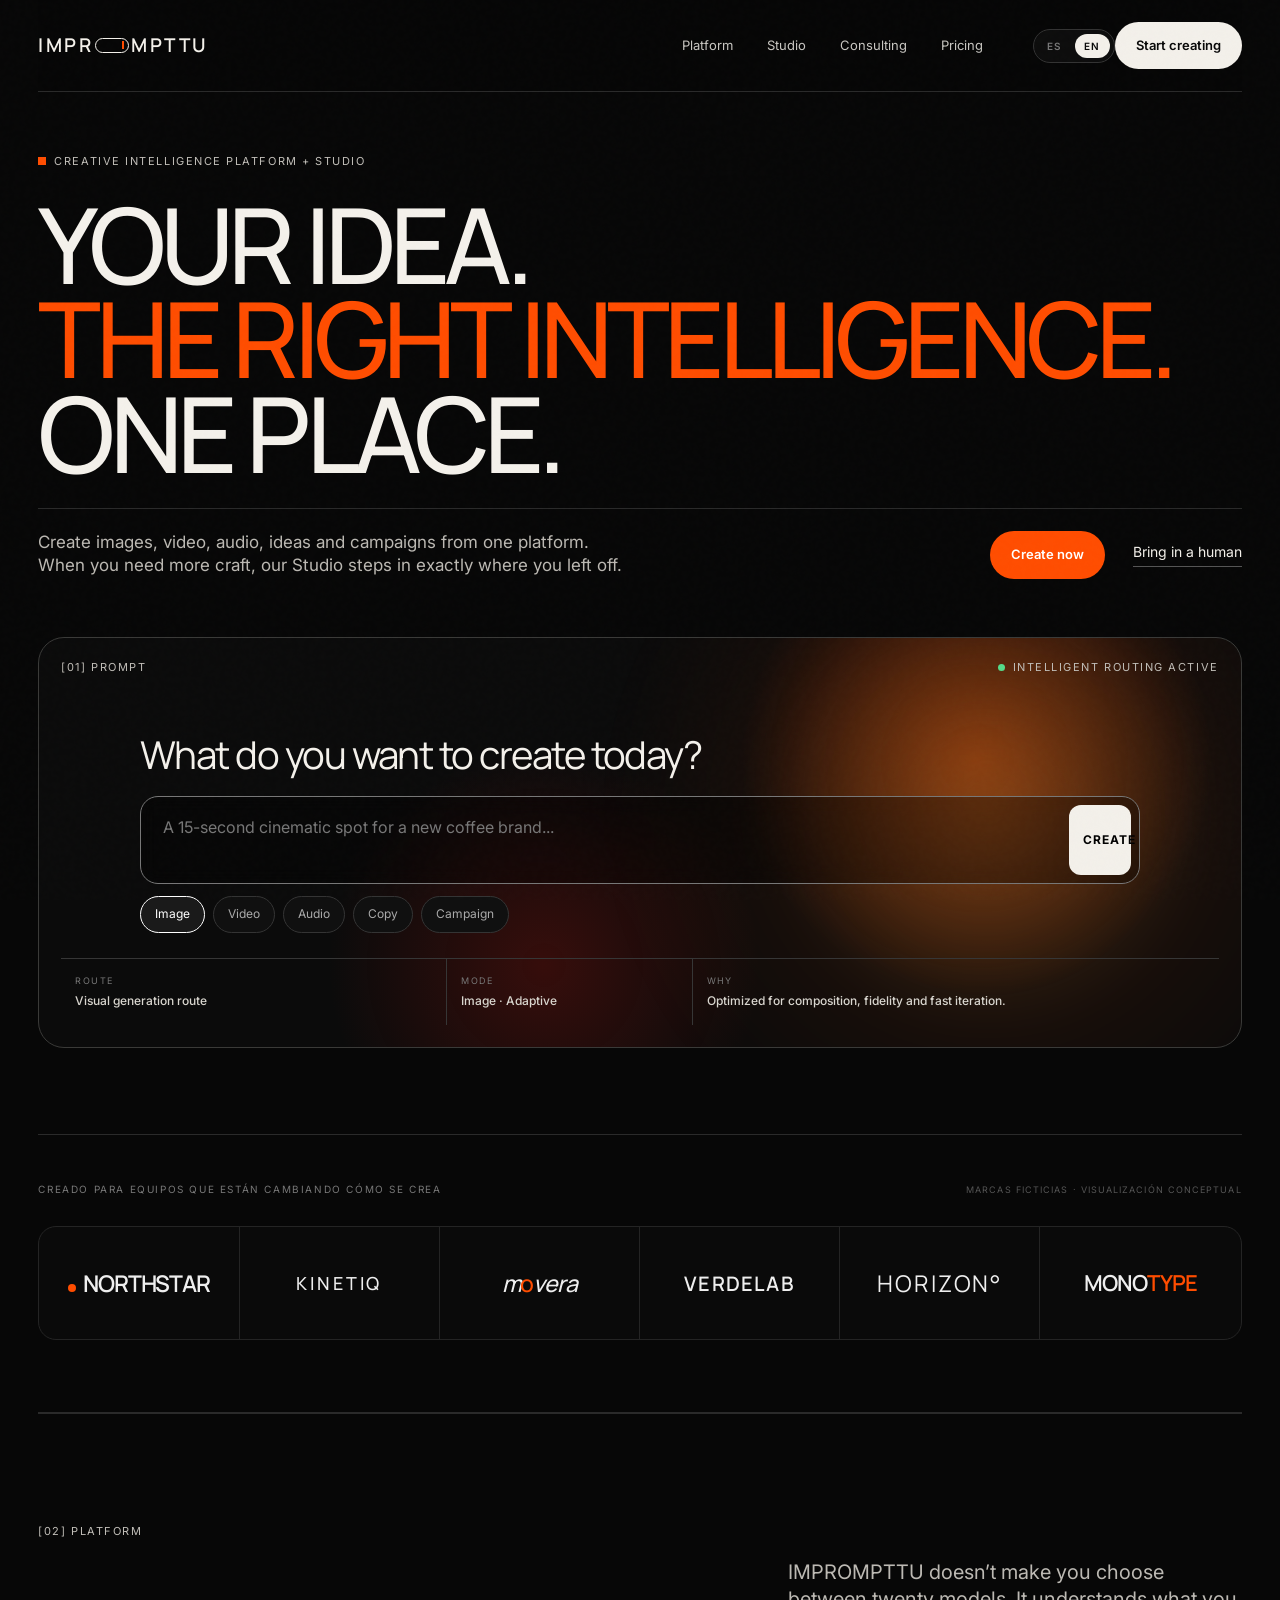
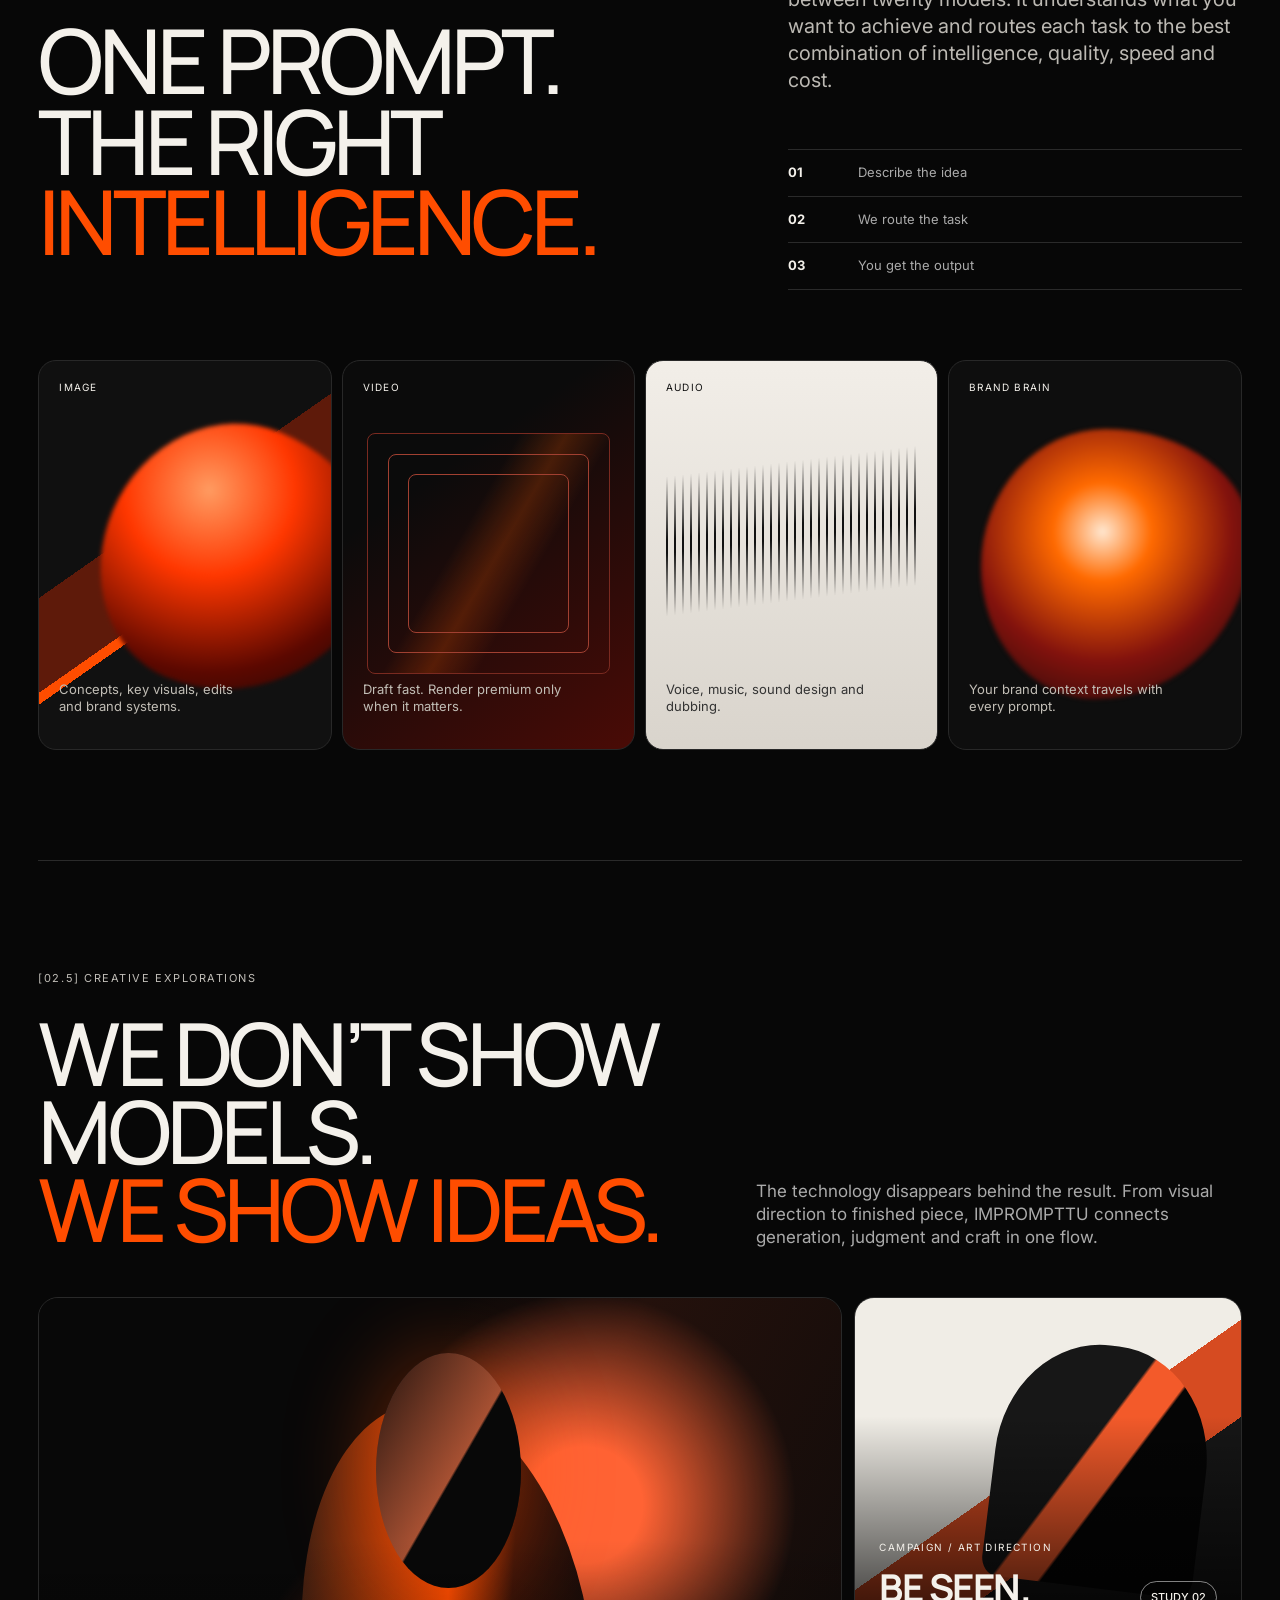
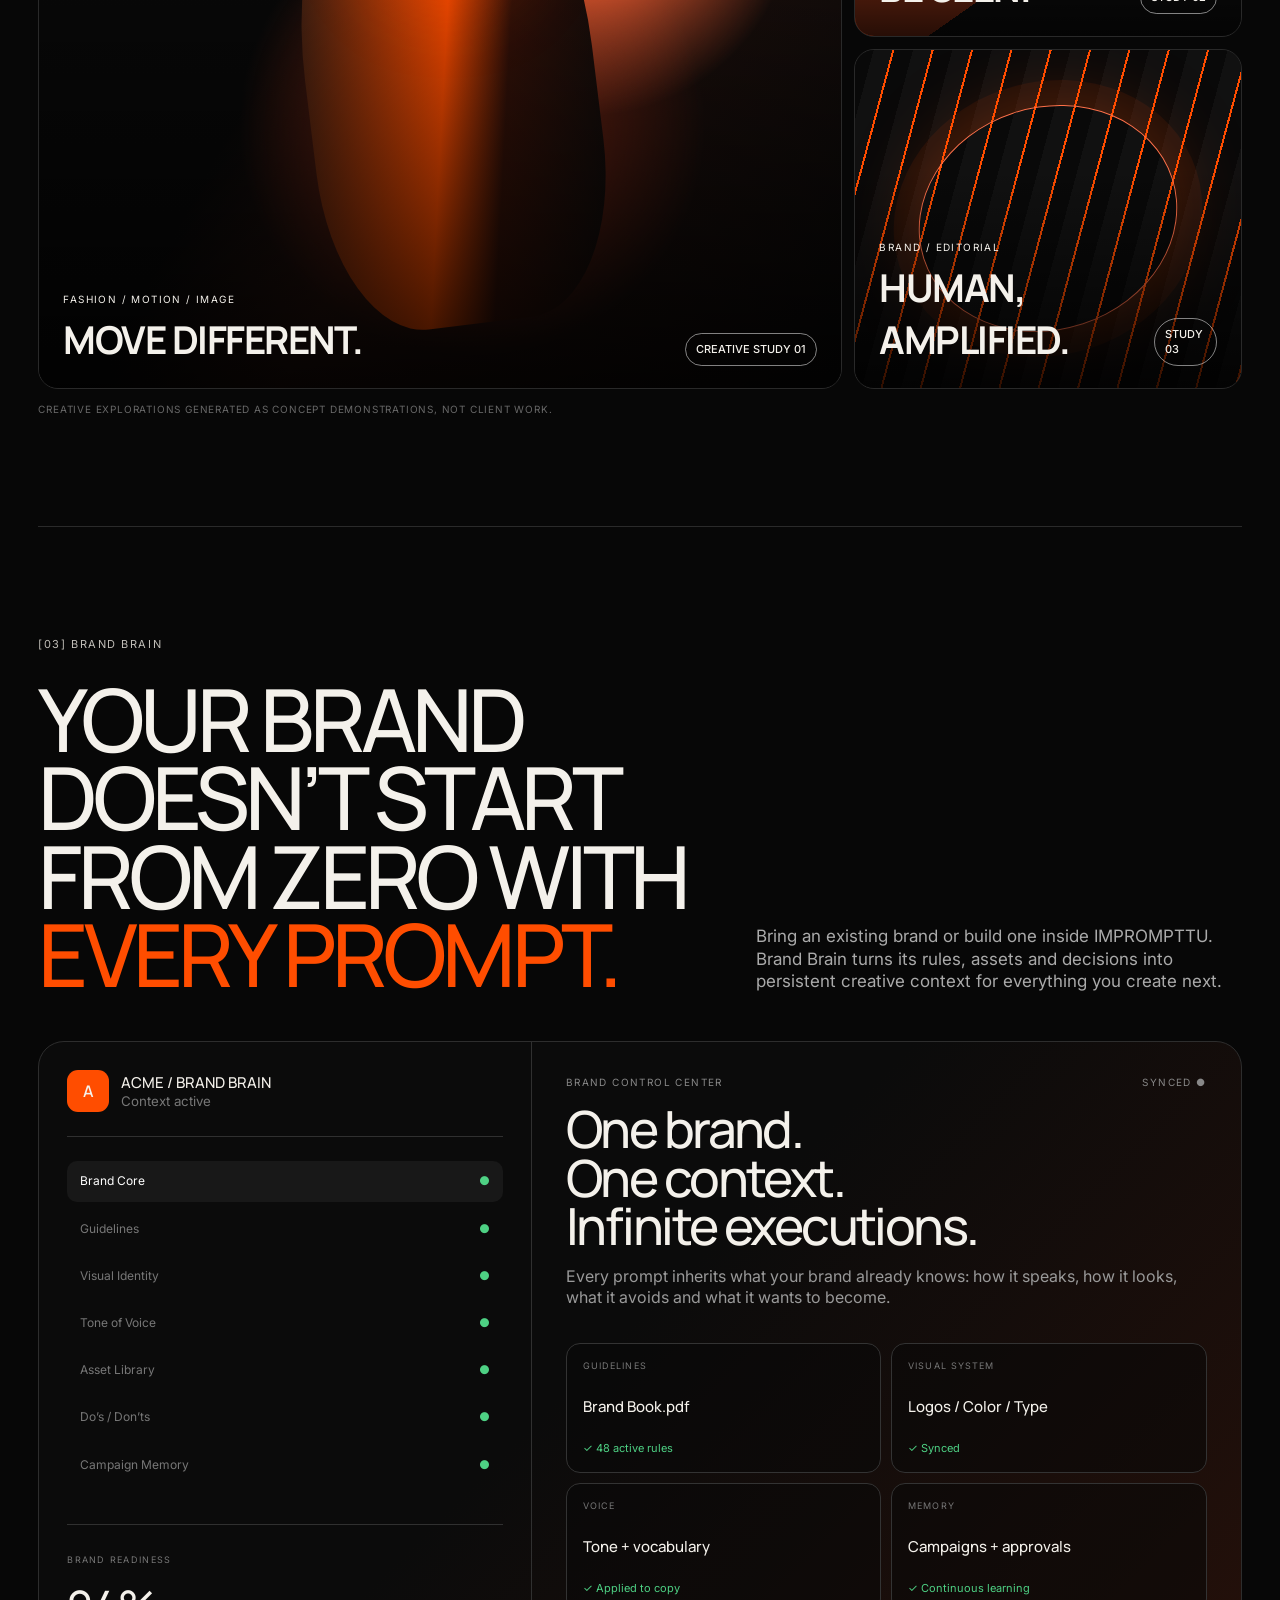
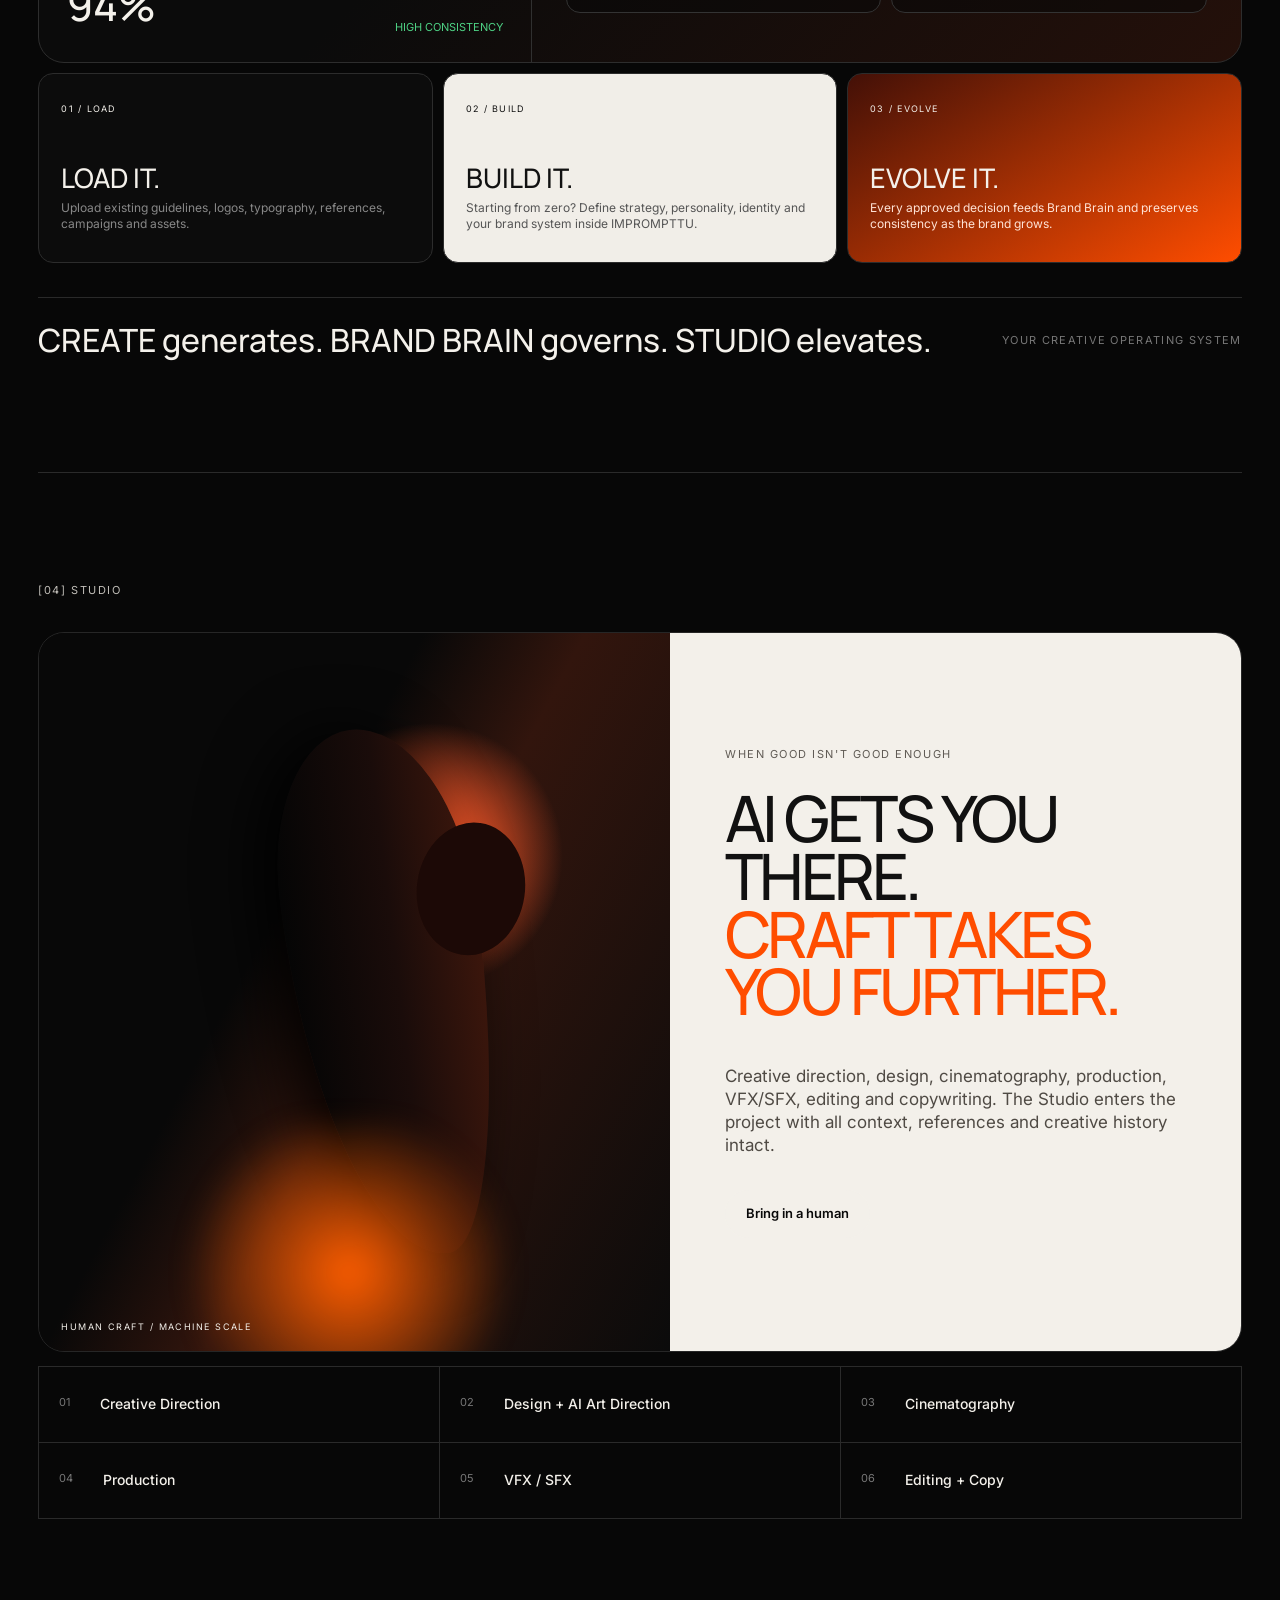
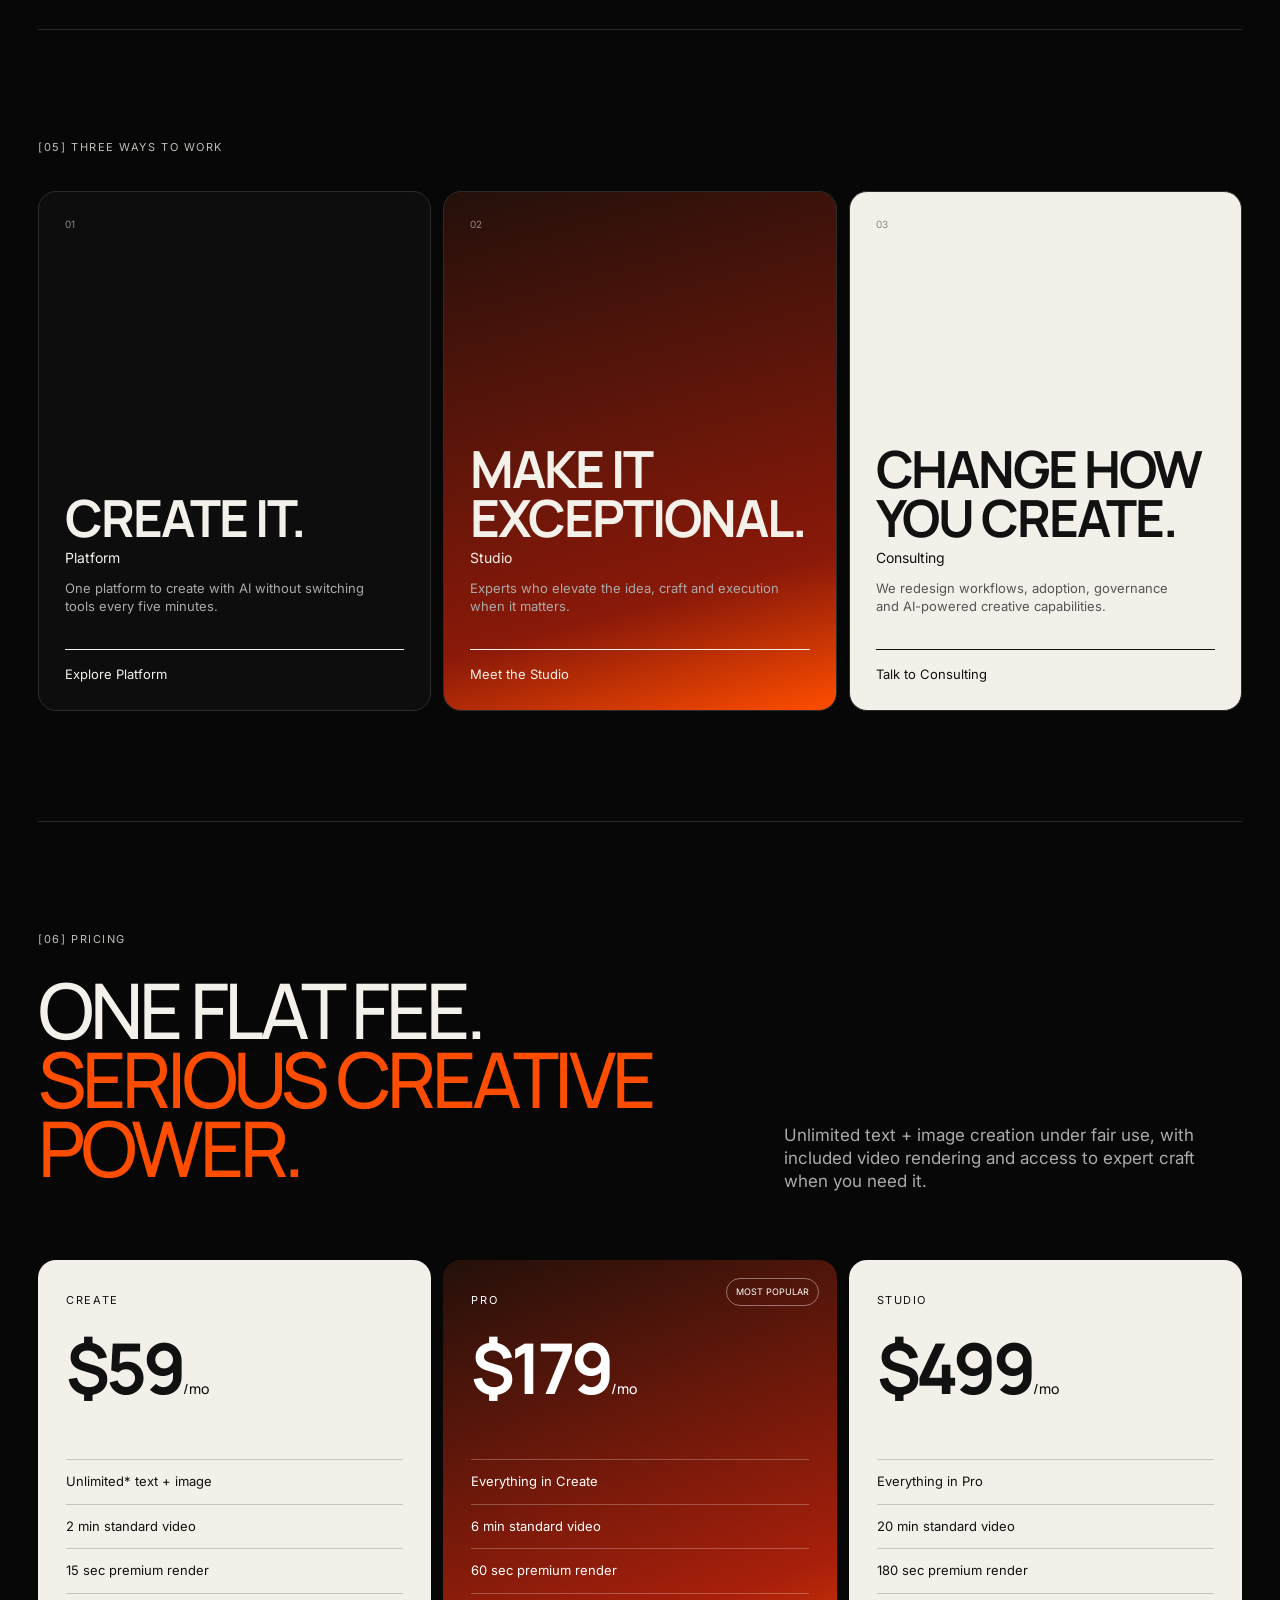
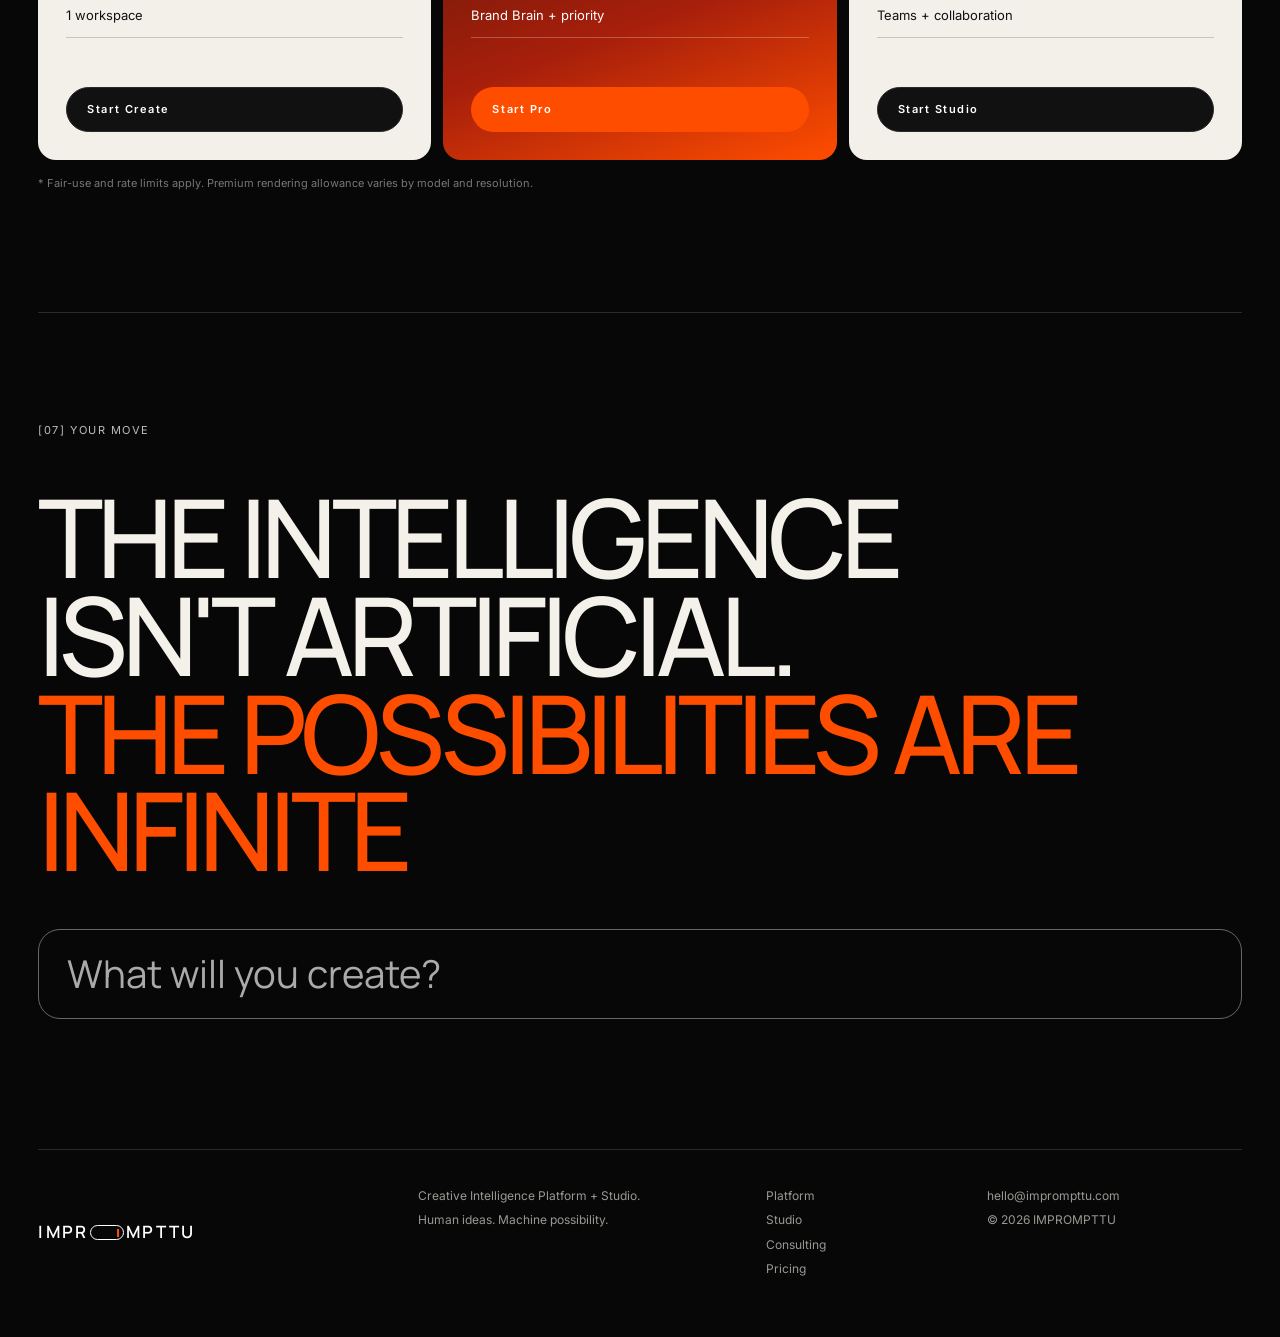
==== commit 2b054bb7: "Add fictional client logo strip for concept presentation" ====
--- a/index.html
+++ b/index.html
@@ -9,13 +9,14 @@
   <link rel="preconnect" href="https://fonts.gstatic.com" crossorigin>
   <link href="https://fonts.googleapis.com/css2?family=Inter:wght@400;500;600;700&family=Manrope:wght@400;500;600;700&display=swap" rel="stylesheet">
   <link rel="stylesheet" href="styles.css?v=10" />
-  <style>.lang-switch{display:inline-flex;align-items:center;gap:4px;margin-left:14px;padding:4px;border:1px solid #333;border-radius:999px;background:#0d0d0d}.lang-btn{border:0;background:transparent;color:#777;border-radius:999px;padding:7px 9px;font:600 10px/1 Inter,sans-serif;letter-spacing:.12em;cursor:pointer}.lang-btn.active{background:#f3f0ea;color:#090909}.prompt-field button{font-size:12px!important;font-weight:700;letter-spacing:.08em;text-transform:uppercase;padding:0 14px}@media(max-width:900px){.lang-switch{margin-left:auto;margin-right:10px}.nav>.pill{margin-left:0}}@media(max-width:560px){.lang-switch{margin-right:0}.lang-btn{padding:7px 8px}}</style>
+  <style>.lang-switch{display:inline-flex;align-items:center;gap:4px;margin-left:14px;padding:4px;border:1px solid #333;border-radius:999px;background:#0d0d0d}.lang-btn{border:0;background:transparent;color:#777;border-radius:999px;padding:7px 9px;font:600 10px/1 Inter,sans-serif;letter-spacing:.12em;cursor:pointer}.lang-btn.active{background:#f3f0ea;color:#090909}.prompt-field button{font-size:12px!important;font-weight:700;letter-spacing:.08em;text-transform:uppercase;padding:0 14px}.client-proof{padding:48px 0 72px;border-top:1px solid var(--line);border-bottom:1px solid var(--line)}.client-proof-head{display:flex;justify-content:space-between;align-items:end;gap:24px;margin-bottom:30px}.client-proof-head p{margin:0;font-size:10px;letter-spacing:.16em;text-transform:uppercase;color:#777}.client-proof-head small{font-size:9px;letter-spacing:.12em;color:#555;text-transform:uppercase}.logo-strip{display:grid;grid-template-columns:repeat(6,1fr);border:1px solid #242424;border-radius:18px;overflow:hidden;background:#0a0a0a}.fake-logo{min-height:112px;display:flex;align-items:center;justify-content:center;padding:18px;border-right:1px solid #242424;color:#eee;position:relative}.fake-logo:last-child{border-right:0}.fake-logo b{font-family:Manrope,Inter,sans-serif;font-size:clamp(17px,1.8vw,27px);font-weight:600;letter-spacing:-.045em;white-space:nowrap}.fake-logo:nth-child(2) b{letter-spacing:.16em;font-size:18px;font-weight:500}.fake-logo:nth-child(3) b{font-style:italic;font-weight:500}.fake-logo:nth-child(4) b{font-size:20px;letter-spacing:.06em}.fake-logo:nth-child(5) b{font-weight:400;letter-spacing:.08em}.fake-logo:nth-child(6) b{font-size:22px}.fake-logo i{display:inline-block;width:8px;height:8px;border-radius:50%;background:var(--orange);margin-right:7px}.fake-logo em{font-style:normal;color:var(--orange)}@media(max-width:900px){.lang-switch{margin-left:auto;margin-right:10px}.nav>.pill{margin-left:0}.logo-strip{grid-template-columns:repeat(3,1fr)}.fake-logo:nth-child(3){border-right:0}.fake-logo:nth-child(-n+3){border-bottom:1px solid #242424}}@media(max-width:560px){.lang-switch{margin-right:0}.lang-btn{padding:7px 8px}.client-proof-head{align-items:start;flex-direction:column}.logo-strip{grid-template-columns:repeat(2,1fr)}.fake-logo{min-height:90px}.fake-logo:nth-child(3){border-right:1px solid #242424}.fake-logo:nth-child(2n){border-right:0}.fake-logo:nth-child(-n+4){border-bottom:1px solid #242424}}</style>
 </head>
 <body>
 <div class="page-noise" aria-hidden="true"></div>
 <header class="nav shell"><a class="wordmark" href="#top"><span>IMPR</span><span class="logo-o"><i></i></span><span>MPTTU</span></a><nav class="nav-links"><a href="#platform" data-i18n="nav.platform">Plataforma</a><a href="#studio" data-i18n="nav.studio">Estudio</a><a href="#consulting" data-i18n="nav.consulting">Consultoría</a><a href="#pricing" data-i18n="nav.pricing">Precios</a></nav><div class="lang-switch"><button class="lang-btn active" data-lang="es">ES</button><button class="lang-btn" data-lang="en">EN</button></div><a class="pill pill-light" href="#create"><span data-i18n="nav.cta">Empieza a crear</span></a></header>
 <main id="top">
 <section class="hero shell"><div class="hero-kicker"><span class="dot"></span><span data-i18n="hero.kicker">Creative Intelligence Platform + Studio</span></div><h1 data-i18n-html="hero.title">TU IDEA.<br><span class="accent">LA INTELIGENCIA CORRECTA.</span><br>EN UN SOLO LUGAR.</h1><div class="hero-grid"><p class="hero-copy" data-i18n="hero.copy"></p><div class="hero-actions"><a class="pill pill-accent" href="#create"><span data-i18n="hero.create">Crear ahora</span></a><a class="text-link" href="#studio"><span data-i18n="hero.human">Bring in a human</span></a></div></div><div class="prompt-stage" id="create"><div class="prompt-topline"><span>[01] PROMPT</span><span class="status"><i></i><span data-i18n="prompt.status"></span></span></div><form id="promptForm" class="prompt-form"><label for="promptInput" data-i18n="prompt.label"></label><div class="prompt-field"><textarea id="promptInput" rows="2" data-i18n-placeholder="prompt.placeholder" required></textarea><button type="submit">Crear</button></div><div class="type-row"><button type="button" class="chip active" data-type="Image" data-i18n="types.image">Imagen</button><button type="button" class="chip" data-type="Video" data-i18n="types.video">Video</button><button type="button" class="chip" data-type="Audio" data-i18n="types.audio">Audio</button><button type="button" class="chip" data-type="Copy" data-i18n="types.copy">Copy</button><button type="button" class="chip" data-type="Campaign" data-i18n="types.campaign">Campaña</button></div></form><div class="route-result"><div><span class="route-label" data-i18n="route.route">RUTA</span><strong id="routeModel"></strong></div><div><span class="route-label" data-i18n="route.mode">MODO</span><strong id="routeMode"></strong></div><div><span class="route-label" data-i18n="route.why">POR QUÉ</span><strong id="routeWhy"></strong></div></div></div></section>
+<section class="client-proof shell"><div class="client-proof-head"><p>CREADO PARA EQUIPOS QUE ESTÁN CAMBIANDO CÓMO SE CREA</p><small>Marcas ficticias · visualización conceptual</small></div><div class="logo-strip"><div class="fake-logo"><b><i></i>NORTHSTAR</b></div><div class="fake-logo"><b>KINETIQ</b></div><div class="fake-logo"><b>m<em>o</em>vera</b></div><div class="fake-logo"><b>VERDELAB</b></div><div class="fake-logo"><b>HORIZON°</b></div><div class="fake-logo"><b>MONO<em>TYPE</em></b></div></div></section>
 <section class="manifesto shell" id="platform"><div class="section-index">[02] <span data-i18n="platform.label">PLATAFORMA</span></div><div class="manifesto-grid"><h2 data-i18n-html="platform.title"></h2><div class="manifesto-copy"><p data-i18n="platform.copy"></p><div class="mini-stats"><div><b>01</b><span data-i18n="platform.step1"></span></div><div><b>02</b><span data-i18n="platform.step2"></span></div><div><b>03</b><span data-i18n="platform.step3"></span></div></div></div></div><div class="visual-rail"><article class="rail-card image-card"><span data-i18n="cards.imageTitle">IMAGEN</span><div class="orb orb-a"></div><p data-i18n="cards.image"></p></article><article class="rail-card video-card"><span>VIDEO</span><div class="frame-lines"></div><p data-i18n="cards.video"></p></article><article class="rail-card audio-card"><span>AUDIO</span><div class="wave"></div><p data-i18n="cards.audio"></p></article><article class="rail-card brand-card"><span>BRAND BRAIN</span><div class="orb orb-b"></div><p data-i18n="cards.brand"></p></article></div></section>
 <section class="human shell" id="studio"><div class="section-index">[04] <span data-i18n="studio.label">STUDIO</span></div><div class="human-panel"><div class="portrait-art"><div class="portrait-core"></div><div class="portrait-glow"></div><div class="portrait-caption" data-i18n="studio.caption"></div></div><div class="human-copy"><span class="eyebrow" data-i18n="studio.eyebrow"></span><h2 data-i18n-html="studio.title"></h2><p data-i18n="studio.copy"></p><a class="pill pill-light" href="mailto:hello@imprompttu.com"><span data-i18n="studio.cta"></span></a></div></div><div class="expertise-grid"><div><span>01</span><b data-i18n="expertise.creative"></b></div><div><span>02</span><b data-i18n="expertise.design"></b></div><div><span>03</span><b data-i18n="expertise.cinema"></b></div><div><span>04</span><b data-i18n="expertise.production"></b></div><div><span>05</span><b>VFX / SFX</b></div><div><span>06</span><b data-i18n="expertise.editing"></b></div></div></section>
 <section class="three-ways shell" id="consulting"><div class="section-index">[05] <span data-i18n="ways.label"></span></div><div class="way-grid"><article><span class="way-no">01</span><h3 data-i18n="ways.oneTitle"></h3><p data-i18n="ways.platform"></p><small data-i18n="ways.oneCopy"></small><a href="#pricing" data-i18n="ways.oneCta"></a></article><article><span class="way-no">02</span><h3 data-i18n-html="ways.twoTitle"></h3><p data-i18n="ways.studio"></p><small data-i18n="ways.twoCopy"></small><a href="mailto:hello@imprompttu.com" data-i18n="ways.twoCta"></a></article><article><span class="way-no">03</span><h3 data-i18n-html="ways.threeTitle"></h3><p data-i18n="ways.consulting"></p><small data-i18n="ways.threeCopy"></small><a href="mailto:hello@imprompttu.com" data-i18n="ways.threeCta"></a></article></div></section>
@@ -23,5 +24,5 @@
 <section class="final-cta shell"><div class="cta-kicker">[07] <span data-i18n="final.kicker"></span></div><h2 data-i18n-html="final.title"></h2><a class="giant-prompt" href="#create"><span data-i18n="final.cta"></span></a></section>
 </main>
 <footer class="footer shell"><a class="wordmark" href="#top"><span>IMPR</span><span class="logo-o"><i></i></span><span>MPTTU</span></a><div><p data-i18n="footer.one"></p><p data-i18n="footer.two"></p></div><div><a href="#platform" data-i18n="nav.platform"></a><a href="#studio" data-i18n="nav.studio"></a><a href="#consulting" data-i18n="nav.consulting"></a><a href="#pricing" data-i18n="nav.pricing"></a></div><div><a href="mailto:hello@imprompttu.com">hello@imprompttu.com</a><span>© 2026 IMPROMPTTU</span></div></footer>
-<script src="script.js?v=10"></script>
+<script src="script.js?v=11"></script>
 </body></html>
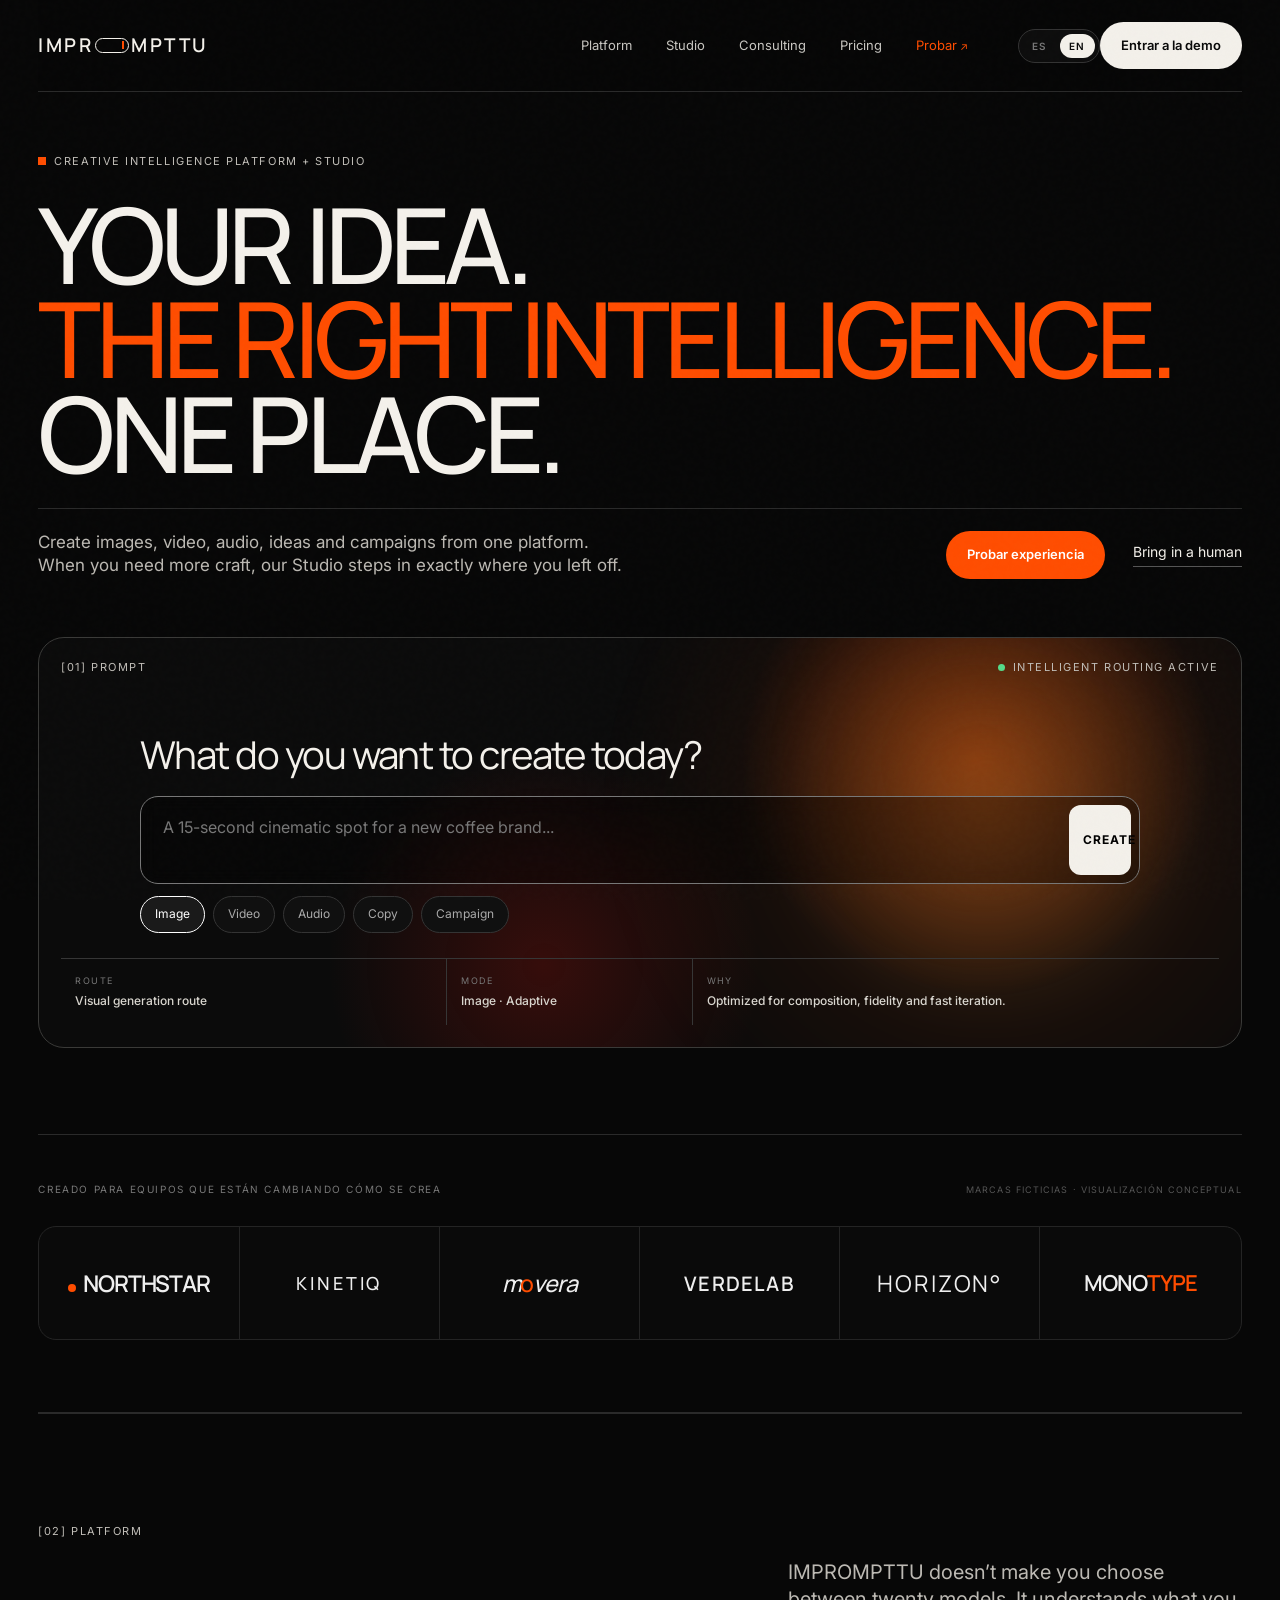
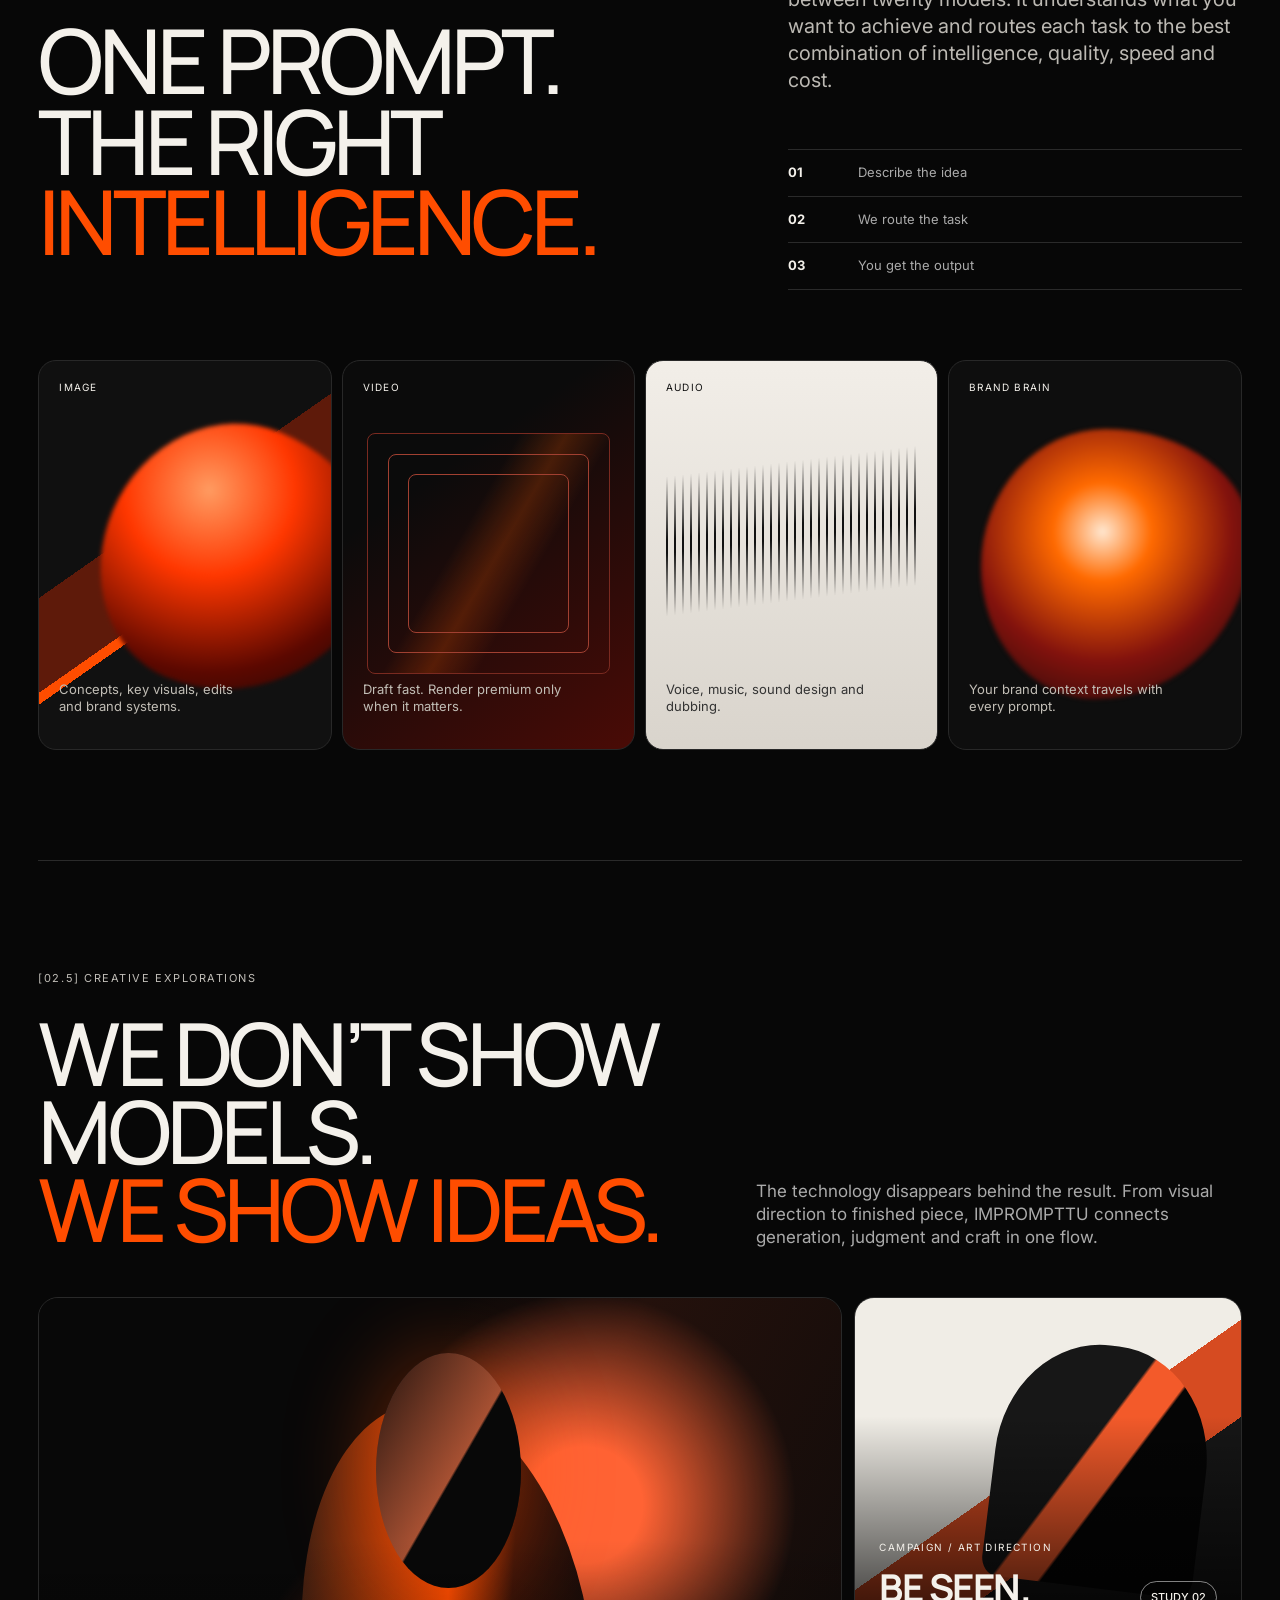
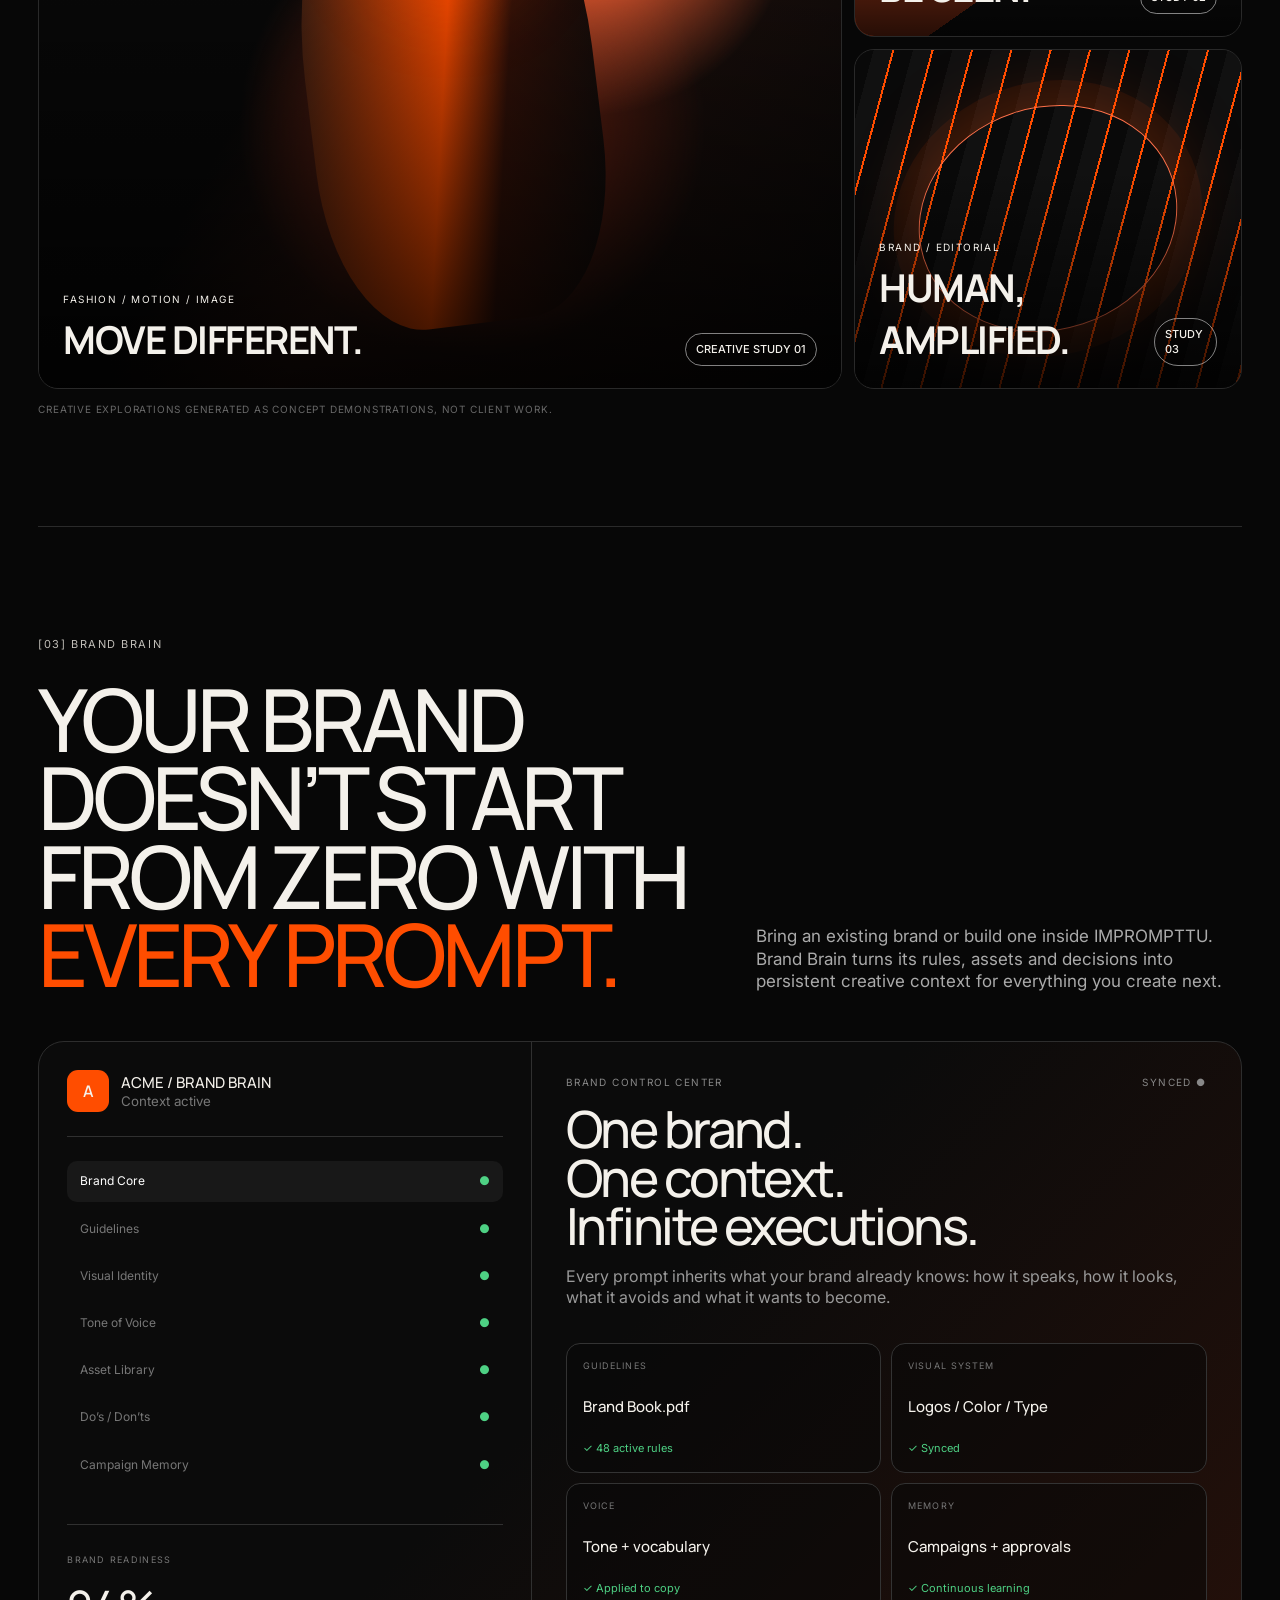
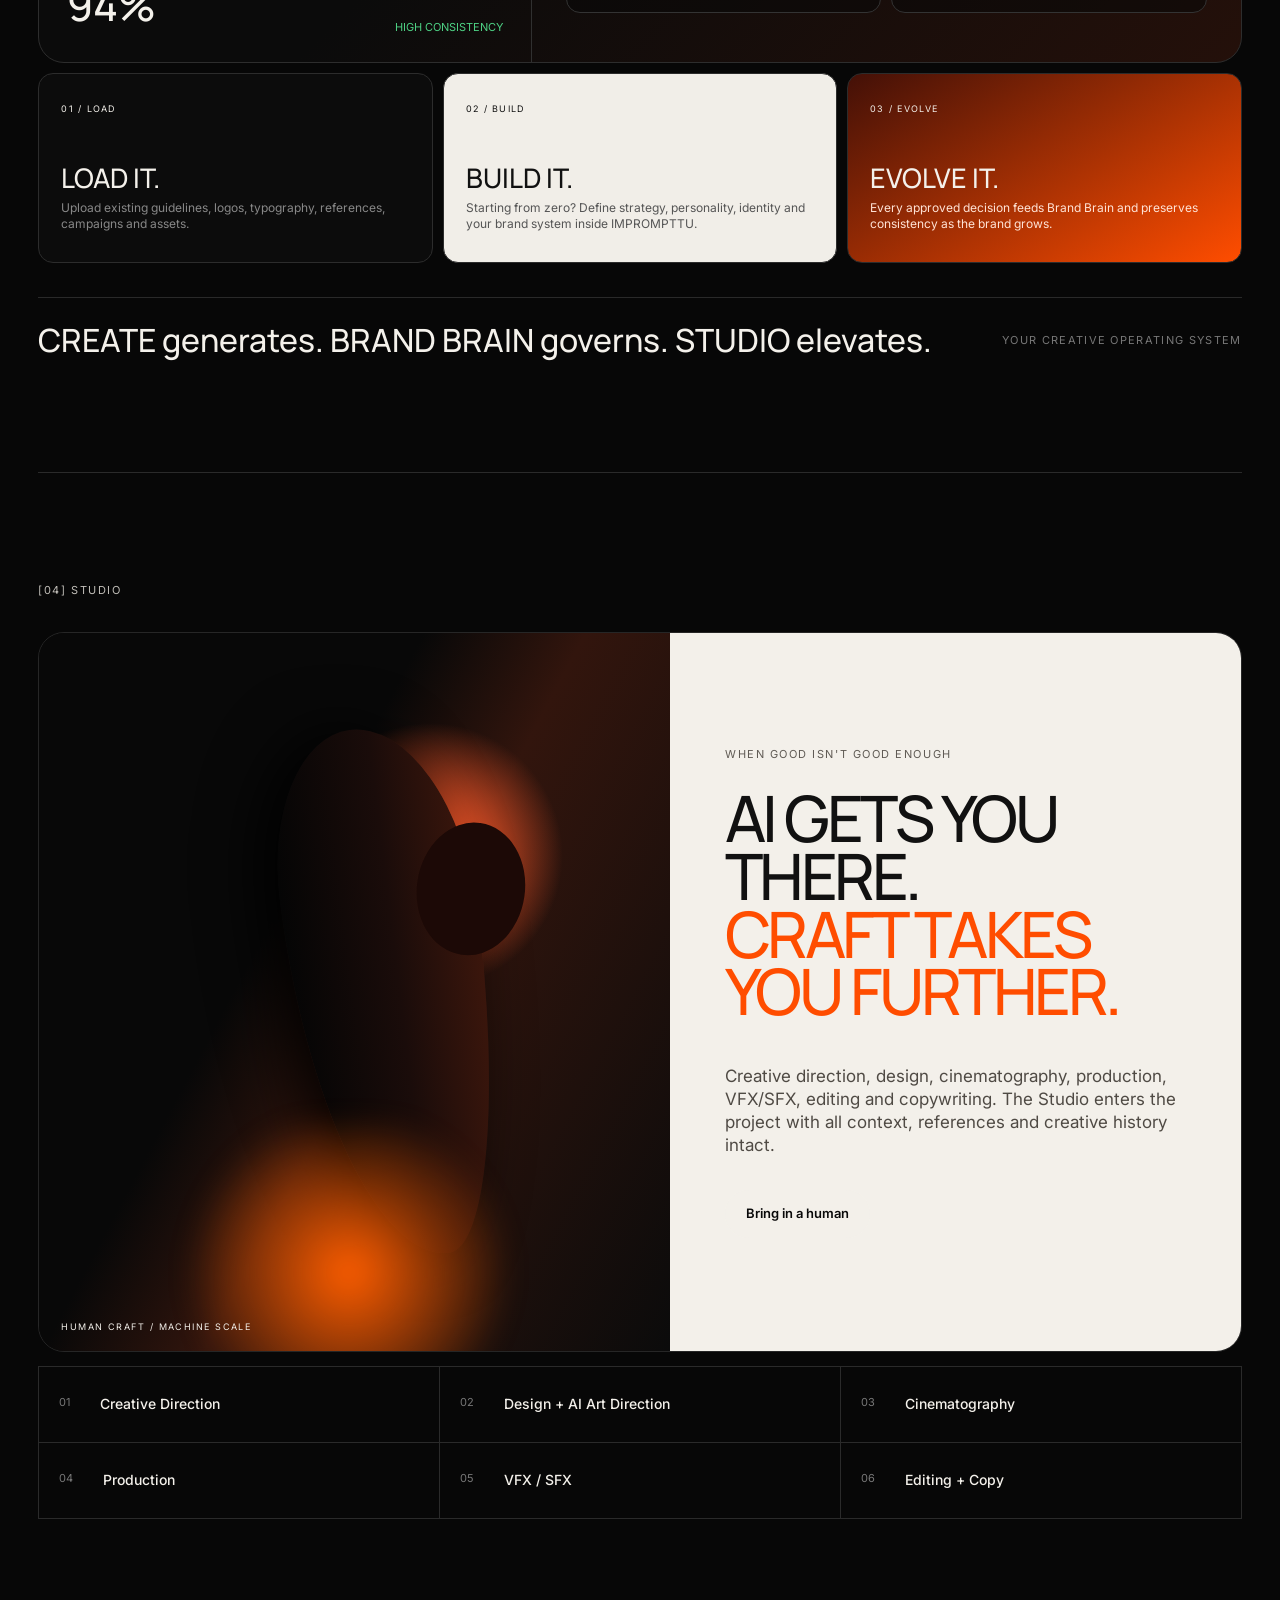
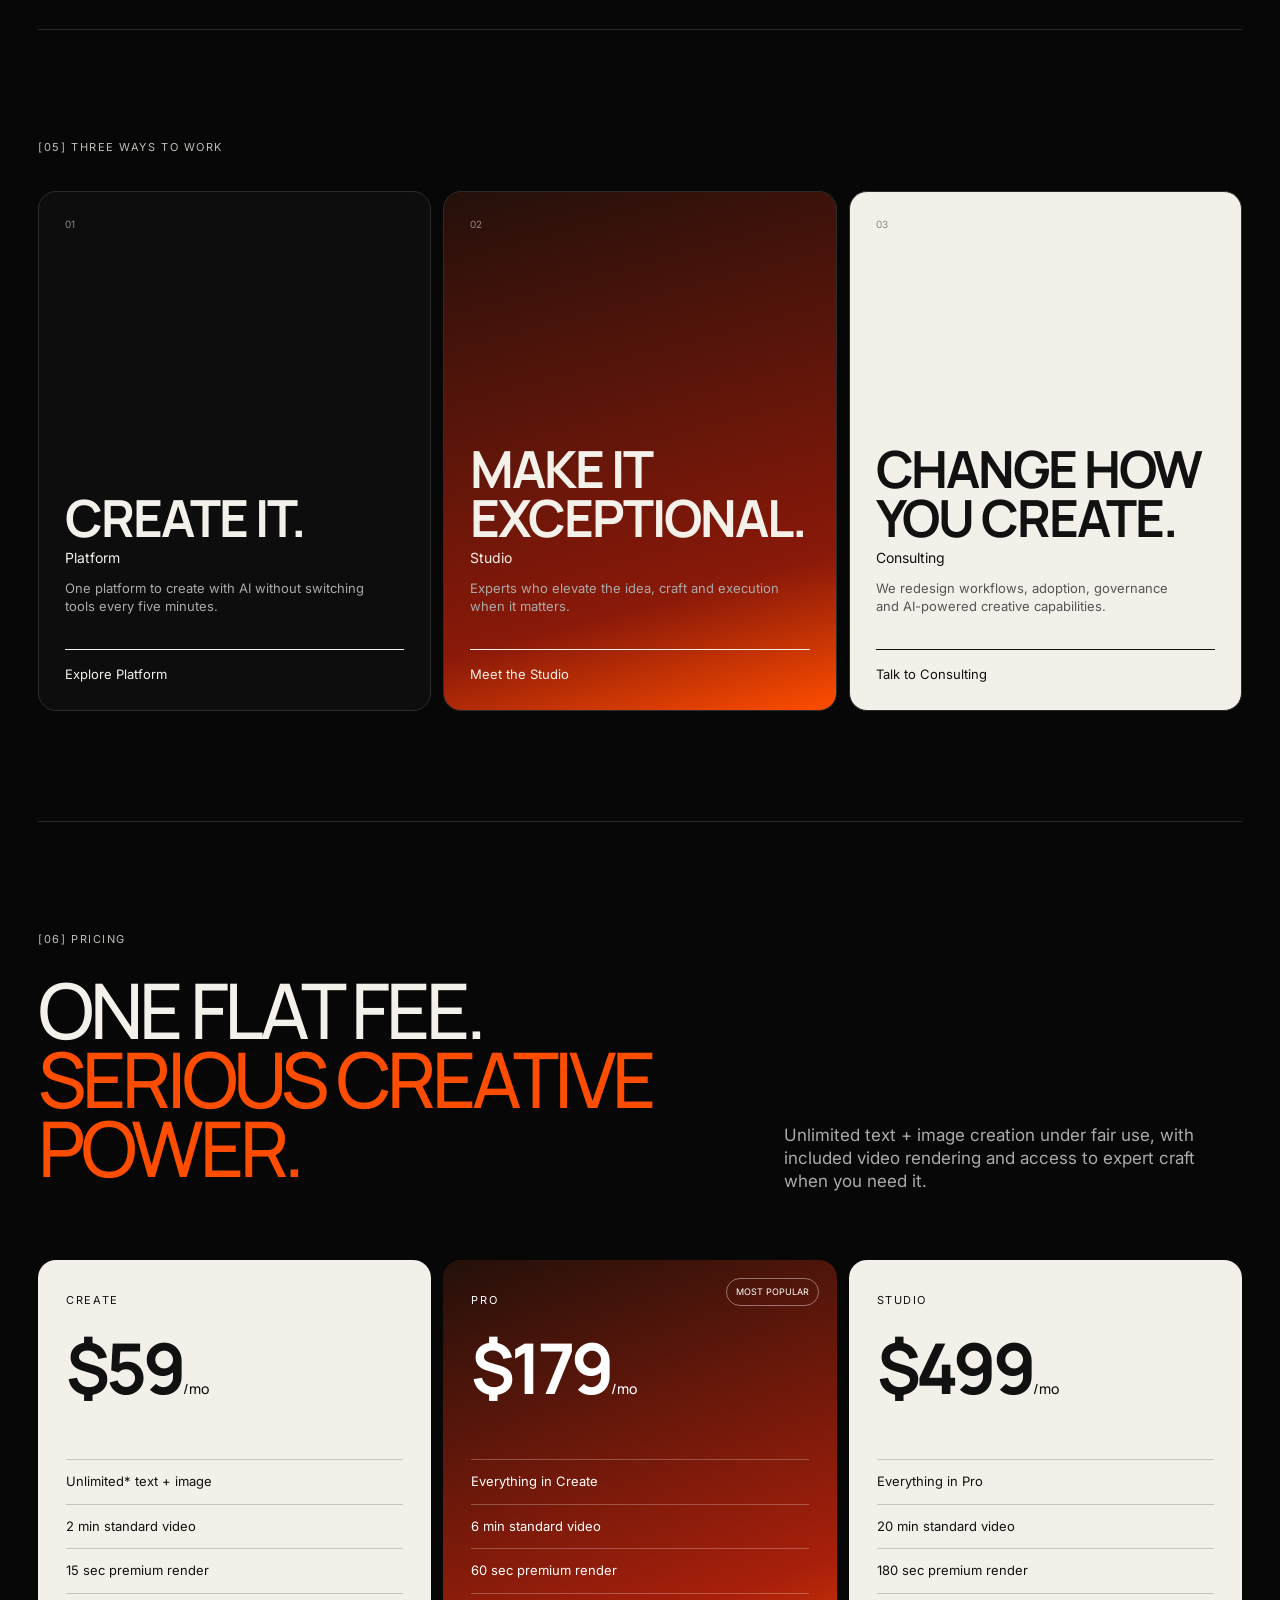
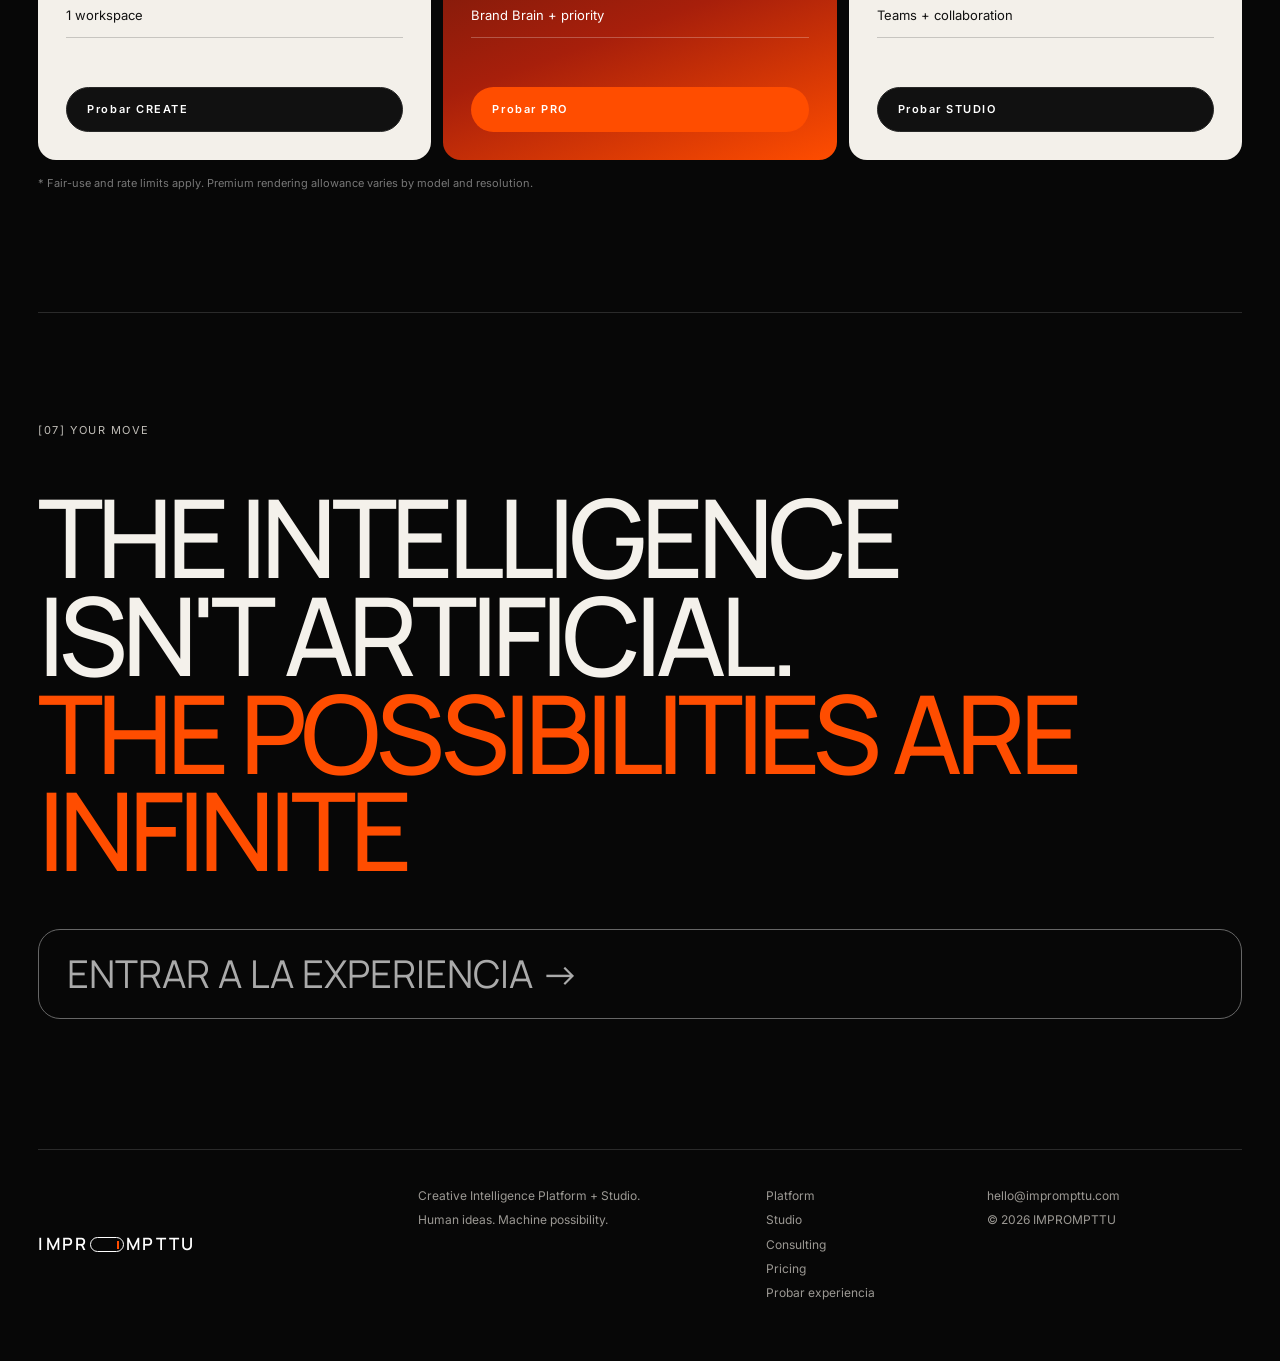
==== commit 2508ac42: "Add customer experience demo navigation to landing" ====
--- a/index.html
+++ b/index.html
@@ -9,20 +9,20 @@
   <link rel="preconnect" href="https://fonts.gstatic.com" crossorigin>
   <link href="https://fonts.googleapis.com/css2?family=Inter:wght@400;500;600;700&family=Manrope:wght@400;500;600;700&display=swap" rel="stylesheet">
   <link rel="stylesheet" href="styles.css?v=10" />
-  <style>.lang-switch{display:inline-flex;align-items:center;gap:4px;margin-left:14px;padding:4px;border:1px solid #333;border-radius:999px;background:#0d0d0d}.lang-btn{border:0;background:transparent;color:#777;border-radius:999px;padding:7px 9px;font:600 10px/1 Inter,sans-serif;letter-spacing:.12em;cursor:pointer}.lang-btn.active{background:#f3f0ea;color:#090909}.prompt-field button{font-size:12px!important;font-weight:700;letter-spacing:.08em;text-transform:uppercase;padding:0 14px}.client-proof{padding:48px 0 72px;border-top:1px solid var(--line);border-bottom:1px solid var(--line)}.client-proof-head{display:flex;justify-content:space-between;align-items:end;gap:24px;margin-bottom:30px}.client-proof-head p{margin:0;font-size:10px;letter-spacing:.16em;text-transform:uppercase;color:#777}.client-proof-head small{font-size:9px;letter-spacing:.12em;color:#555;text-transform:uppercase}.logo-strip{display:grid;grid-template-columns:repeat(6,1fr);border:1px solid #242424;border-radius:18px;overflow:hidden;background:#0a0a0a}.fake-logo{min-height:112px;display:flex;align-items:center;justify-content:center;padding:18px;border-right:1px solid #242424;color:#eee;position:relative}.fake-logo:last-child{border-right:0}.fake-logo b{font-family:Manrope,Inter,sans-serif;font-size:clamp(17px,1.8vw,27px);font-weight:600;letter-spacing:-.045em;white-space:nowrap}.fake-logo:nth-child(2) b{letter-spacing:.16em;font-size:18px;font-weight:500}.fake-logo:nth-child(3) b{font-style:italic;font-weight:500}.fake-logo:nth-child(4) b{font-size:20px;letter-spacing:.06em}.fake-logo:nth-child(5) b{font-weight:400;letter-spacing:.08em}.fake-logo:nth-child(6) b{font-size:22px}.fake-logo i{display:inline-block;width:8px;height:8px;border-radius:50%;background:var(--orange);margin-right:7px}.fake-logo em{font-style:normal;color:var(--orange)}@media(max-width:900px){.lang-switch{margin-left:auto;margin-right:10px}.nav>.pill{margin-left:0}.logo-strip{grid-template-columns:repeat(3,1fr)}.fake-logo:nth-child(3){border-right:0}.fake-logo:nth-child(-n+3){border-bottom:1px solid #242424}}@media(max-width:560px){.lang-switch{margin-right:0}.lang-btn{padding:7px 8px}.client-proof-head{align-items:start;flex-direction:column}.logo-strip{grid-template-columns:repeat(2,1fr)}.fake-logo{min-height:90px}.fake-logo:nth-child(3){border-right:1px solid #242424}.fake-logo:nth-child(2n){border-right:0}.fake-logo:nth-child(-n+4){border-bottom:1px solid #242424}}</style>
+  <style>.lang-switch{display:inline-flex;align-items:center;gap:4px;margin-left:14px;padding:4px;border:1px solid #333;border-radius:999px;background:#0d0d0d}.lang-btn{border:0;background:transparent;color:#777;border-radius:999px;padding:7px 9px;font:600 10px/1 Inter,sans-serif;letter-spacing:.12em;cursor:pointer}.lang-btn.active{background:#f3f0ea;color:#090909}.prompt-field button{font-size:12px!important;font-weight:700;letter-spacing:.08em;text-transform:uppercase;padding:0 14px}.client-proof{padding:48px 0 72px;border-top:1px solid var(--line);border-bottom:1px solid var(--line)}.client-proof-head{display:flex;justify-content:space-between;align-items:end;gap:24px;margin-bottom:30px}.client-proof-head p{margin:0;font-size:10px;letter-spacing:.16em;text-transform:uppercase;color:#777}.client-proof-head small{font-size:9px;letter-spacing:.12em;color:#555;text-transform:uppercase}.logo-strip{display:grid;grid-template-columns:repeat(6,1fr);border:1px solid #242424;border-radius:18px;overflow:hidden;background:#0a0a0a}.fake-logo{min-height:112px;display:flex;align-items:center;justify-content:center;padding:18px;border-right:1px solid #242424;color:#eee;position:relative}.fake-logo:last-child{border-right:0}.fake-logo b{font-family:Manrope,Inter,sans-serif;font-size:clamp(17px,1.8vw,27px);font-weight:600;letter-spacing:-.045em;white-space:nowrap}.fake-logo:nth-child(2) b{letter-spacing:.16em;font-size:18px;font-weight:500}.fake-logo:nth-child(3) b{font-style:italic;font-weight:500}.fake-logo:nth-child(4) b{font-size:20px;letter-spacing:.06em}.fake-logo:nth-child(5) b{font-weight:400;letter-spacing:.08em}.fake-logo:nth-child(6) b{font-size:22px}.fake-logo i{display:inline-block;width:8px;height:8px;border-radius:50%;background:var(--orange);margin-right:7px}.fake-logo em{font-style:normal;color:var(--orange)}.demo-link{color:var(--orange)!important}.demo-link:after{content:' ↗';font-size:.8em}@media(max-width:900px){.lang-switch{margin-left:auto;margin-right:10px}.nav>.pill{margin-left:0}.logo-strip{grid-template-columns:repeat(3,1fr)}.fake-logo:nth-child(3){border-right:0}.fake-logo:nth-child(-n+3){border-bottom:1px solid #242424}}@media(max-width:560px){.lang-switch{margin-right:0}.lang-btn{padding:7px 8px}.client-proof-head{align-items:start;flex-direction:column}.logo-strip{grid-template-columns:repeat(2,1fr)}.fake-logo{min-height:90px}.fake-logo:nth-child(3){border-right:1px solid #242424}.fake-logo:nth-child(2n){border-right:0}.fake-logo:nth-child(-n+4){border-bottom:1px solid #242424}}</style>
 </head>
 <body>
 <div class="page-noise" aria-hidden="true"></div>
-<header class="nav shell"><a class="wordmark" href="#top"><span>IMPR</span><span class="logo-o"><i></i></span><span>MPTTU</span></a><nav class="nav-links"><a href="#platform" data-i18n="nav.platform">Plataforma</a><a href="#studio" data-i18n="nav.studio">Estudio</a><a href="#consulting" data-i18n="nav.consulting">Consultoría</a><a href="#pricing" data-i18n="nav.pricing">Precios</a></nav><div class="lang-switch"><button class="lang-btn active" data-lang="es">ES</button><button class="lang-btn" data-lang="en">EN</button></div><a class="pill pill-light" href="#create"><span data-i18n="nav.cta">Empieza a crear</span></a></header>
+<header class="nav shell"><a class="wordmark" href="#top"><span>IMPR</span><span class="logo-o"><i></i></span><span>MPTTU</span></a><nav class="nav-links"><a href="#platform" data-i18n="nav.platform">Plataforma</a><a href="#studio" data-i18n="nav.studio">Estudio</a><a href="#consulting" data-i18n="nav.consulting">Consultoría</a><a href="#pricing" data-i18n="nav.pricing">Precios</a><a class="demo-link" href="create-experience.html">Probar</a></nav><div class="lang-switch"><button class="lang-btn active" data-lang="es">ES</button><button class="lang-btn" data-lang="en">EN</button></div><a class="pill pill-light" href="create-experience.html"><span>Entrar a la demo</span></a></header>
 <main id="top">
-<section class="hero shell"><div class="hero-kicker"><span class="dot"></span><span data-i18n="hero.kicker">Creative Intelligence Platform + Studio</span></div><h1 data-i18n-html="hero.title">TU IDEA.<br><span class="accent">LA INTELIGENCIA CORRECTA.</span><br>EN UN SOLO LUGAR.</h1><div class="hero-grid"><p class="hero-copy" data-i18n="hero.copy"></p><div class="hero-actions"><a class="pill pill-accent" href="#create"><span data-i18n="hero.create">Crear ahora</span></a><a class="text-link" href="#studio"><span data-i18n="hero.human">Bring in a human</span></a></div></div><div class="prompt-stage" id="create"><div class="prompt-topline"><span>[01] PROMPT</span><span class="status"><i></i><span data-i18n="prompt.status"></span></span></div><form id="promptForm" class="prompt-form"><label for="promptInput" data-i18n="prompt.label"></label><div class="prompt-field"><textarea id="promptInput" rows="2" data-i18n-placeholder="prompt.placeholder" required></textarea><button type="submit">Crear</button></div><div class="type-row"><button type="button" class="chip active" data-type="Image" data-i18n="types.image">Imagen</button><button type="button" class="chip" data-type="Video" data-i18n="types.video">Video</button><button type="button" class="chip" data-type="Audio" data-i18n="types.audio">Audio</button><button type="button" class="chip" data-type="Copy" data-i18n="types.copy">Copy</button><button type="button" class="chip" data-type="Campaign" data-i18n="types.campaign">Campaña</button></div></form><div class="route-result"><div><span class="route-label" data-i18n="route.route">RUTA</span><strong id="routeModel"></strong></div><div><span class="route-label" data-i18n="route.mode">MODO</span><strong id="routeMode"></strong></div><div><span class="route-label" data-i18n="route.why">POR QUÉ</span><strong id="routeWhy"></strong></div></div></div></section>
+<section class="hero shell"><div class="hero-kicker"><span class="dot"></span><span data-i18n="hero.kicker">Creative Intelligence Platform + Studio</span></div><h1 data-i18n-html="hero.title">TU IDEA.<br><span class="accent">LA INTELIGENCIA CORRECTA.</span><br>EN UN SOLO LUGAR.</h1><div class="hero-grid"><p class="hero-copy" data-i18n="hero.copy"></p><div class="hero-actions"><a class="pill pill-accent" href="create-experience.html"><span>Probar experiencia</span></a><a class="text-link" href="#studio"><span data-i18n="hero.human">Bring in a human</span></a></div></div><div class="prompt-stage" id="create"><div class="prompt-topline"><span>[01] PROMPT</span><span class="status"><i></i><span data-i18n="prompt.status"></span></span></div><form id="promptForm" class="prompt-form"><label for="promptInput" data-i18n="prompt.label"></label><div class="prompt-field"><textarea id="promptInput" rows="2" data-i18n-placeholder="prompt.placeholder" required></textarea><button type="submit">Crear</button></div><div class="type-row"><button type="button" class="chip active" data-type="Image" data-i18n="types.image">Imagen</button><button type="button" class="chip" data-type="Video" data-i18n="types.video">Video</button><button type="button" class="chip" data-type="Audio" data-i18n="types.audio">Audio</button><button type="button" class="chip" data-type="Copy" data-i18n="types.copy">Copy</button><button type="button" class="chip" data-type="Campaign" data-i18n="types.campaign">Campaña</button></div></form><div class="route-result"><div><span class="route-label" data-i18n="route.route">RUTA</span><strong id="routeModel"></strong></div><div><span class="route-label" data-i18n="route.mode">MODO</span><strong id="routeMode"></strong></div><div><span class="route-label" data-i18n="route.why">POR QUÉ</span><strong id="routeWhy"></strong></div></div></div></section>
 <section class="client-proof shell"><div class="client-proof-head"><p>CREADO PARA EQUIPOS QUE ESTÁN CAMBIANDO CÓMO SE CREA</p><small>Marcas ficticias · visualización conceptual</small></div><div class="logo-strip"><div class="fake-logo"><b><i></i>NORTHSTAR</b></div><div class="fake-logo"><b>KINETIQ</b></div><div class="fake-logo"><b>m<em>o</em>vera</b></div><div class="fake-logo"><b>VERDELAB</b></div><div class="fake-logo"><b>HORIZON°</b></div><div class="fake-logo"><b>MONO<em>TYPE</em></b></div></div></section>
 <section class="manifesto shell" id="platform"><div class="section-index">[02] <span data-i18n="platform.label">PLATAFORMA</span></div><div class="manifesto-grid"><h2 data-i18n-html="platform.title"></h2><div class="manifesto-copy"><p data-i18n="platform.copy"></p><div class="mini-stats"><div><b>01</b><span data-i18n="platform.step1"></span></div><div><b>02</b><span data-i18n="platform.step2"></span></div><div><b>03</b><span data-i18n="platform.step3"></span></div></div></div></div><div class="visual-rail"><article class="rail-card image-card"><span data-i18n="cards.imageTitle">IMAGEN</span><div class="orb orb-a"></div><p data-i18n="cards.image"></p></article><article class="rail-card video-card"><span>VIDEO</span><div class="frame-lines"></div><p data-i18n="cards.video"></p></article><article class="rail-card audio-card"><span>AUDIO</span><div class="wave"></div><p data-i18n="cards.audio"></p></article><article class="rail-card brand-card"><span>BRAND BRAIN</span><div class="orb orb-b"></div><p data-i18n="cards.brand"></p></article></div></section>
 <section class="human shell" id="studio"><div class="section-index">[04] <span data-i18n="studio.label">STUDIO</span></div><div class="human-panel"><div class="portrait-art"><div class="portrait-core"></div><div class="portrait-glow"></div><div class="portrait-caption" data-i18n="studio.caption"></div></div><div class="human-copy"><span class="eyebrow" data-i18n="studio.eyebrow"></span><h2 data-i18n-html="studio.title"></h2><p data-i18n="studio.copy"></p><a class="pill pill-light" href="mailto:hello@imprompttu.com"><span data-i18n="studio.cta"></span></a></div></div><div class="expertise-grid"><div><span>01</span><b data-i18n="expertise.creative"></b></div><div><span>02</span><b data-i18n="expertise.design"></b></div><div><span>03</span><b data-i18n="expertise.cinema"></b></div><div><span>04</span><b data-i18n="expertise.production"></b></div><div><span>05</span><b>VFX / SFX</b></div><div><span>06</span><b data-i18n="expertise.editing"></b></div></div></section>
 <section class="three-ways shell" id="consulting"><div class="section-index">[05] <span data-i18n="ways.label"></span></div><div class="way-grid"><article><span class="way-no">01</span><h3 data-i18n="ways.oneTitle"></h3><p data-i18n="ways.platform"></p><small data-i18n="ways.oneCopy"></small><a href="#pricing" data-i18n="ways.oneCta"></a></article><article><span class="way-no">02</span><h3 data-i18n-html="ways.twoTitle"></h3><p data-i18n="ways.studio"></p><small data-i18n="ways.twoCopy"></small><a href="mailto:hello@imprompttu.com" data-i18n="ways.twoCta"></a></article><article><span class="way-no">03</span><h3 data-i18n-html="ways.threeTitle"></h3><p data-i18n="ways.consulting"></p><small data-i18n="ways.threeCopy"></small><a href="mailto:hello@imprompttu.com" data-i18n="ways.threeCta"></a></article></div></section>
-<section class="pricing shell" id="pricing"><div class="section-index">[06] <span data-i18n="pricing.label"></span></div><div class="pricing-head"><h2 data-i18n-html="pricing.title"></h2><p data-i18n="pricing.copy"></p></div><div class="price-grid"><article class="price-card"><div><span>CREATE</span><h3>$59<small>/mes</small></h3></div><ul><li data-i18n="pricing.create1"></li><li data-i18n="pricing.create2"></li><li data-i18n="pricing.create3"></li><li data-i18n="pricing.create4"></li></ul><a class="pill pill-dark" href="mailto:hello@imprompttu.com"><span data-i18n="pricing.startCreate"></span></a></article><article class="price-card featured"><div class="best" data-i18n="pricing.popular"></div><div><span>PRO</span><h3>$179<small>/mes</small></h3></div><ul><li data-i18n="pricing.pro1"></li><li data-i18n="pricing.pro2"></li><li data-i18n="pricing.pro3"></li><li data-i18n="pricing.pro4"></li></ul><a class="pill pill-accent" href="mailto:hello@imprompttu.com"><span data-i18n="pricing.startPro"></span></a></article><article class="price-card"><div><span>STUDIO</span><h3>$499<small>/mes</small></h3></div><ul><li data-i18n="pricing.studio1"></li><li data-i18n="pricing.studio2"></li><li data-i18n="pricing.studio3"></li><li data-i18n="pricing.studio4"></li></ul><a class="pill pill-dark" href="mailto:hello@imprompttu.com"><span data-i18n="pricing.startStudio"></span></a></article></div><p class="fair-use" data-i18n="pricing.fair"></p></section>
-<section class="final-cta shell"><div class="cta-kicker">[07] <span data-i18n="final.kicker"></span></div><h2 data-i18n-html="final.title"></h2><a class="giant-prompt" href="#create"><span data-i18n="final.cta"></span></a></section>
+<section class="pricing shell" id="pricing"><div class="section-index">[06] <span data-i18n="pricing.label"></span></div><div class="pricing-head"><h2 data-i18n-html="pricing.title"></h2><p data-i18n="pricing.copy"></p></div><div class="price-grid"><article class="price-card"><div><span>CREATE</span><h3>$59<small>/mes</small></h3></div><ul><li data-i18n="pricing.create1"></li><li data-i18n="pricing.create2"></li><li data-i18n="pricing.create3"></li><li data-i18n="pricing.create4"></li></ul><a class="pill pill-dark" href="create-experience.html"><span>Probar CREATE</span></a></article><article class="price-card featured"><div class="best" data-i18n="pricing.popular"></div><div><span>PRO</span><h3>$179<small>/mes</small></h3></div><ul><li data-i18n="pricing.pro1"></li><li data-i18n="pricing.pro2"></li><li data-i18n="pricing.pro3"></li><li data-i18n="pricing.pro4"></li></ul><a class="pill pill-accent" href="create-experience.html"><span>Probar PRO</span></a></article><article class="price-card"><div><span>STUDIO</span><h3>$499<small>/mes</small></h3></div><ul><li data-i18n="pricing.studio1"></li><li data-i18n="pricing.studio2"></li><li data-i18n="pricing.studio3"></li><li data-i18n="pricing.studio4"></li></ul><a class="pill pill-dark" href="create-experience.html"><span>Probar STUDIO</span></a></article></div><p class="fair-use" data-i18n="pricing.fair"></p></section>
+<section class="final-cta shell"><div class="cta-kicker">[07] <span data-i18n="final.kicker"></span></div><h2 data-i18n-html="final.title"></h2><a class="giant-prompt" href="create-experience.html"><span>ENTRAR A LA EXPERIENCIA →</span></a></section>
 </main>
-<footer class="footer shell"><a class="wordmark" href="#top"><span>IMPR</span><span class="logo-o"><i></i></span><span>MPTTU</span></a><div><p data-i18n="footer.one"></p><p data-i18n="footer.two"></p></div><div><a href="#platform" data-i18n="nav.platform"></a><a href="#studio" data-i18n="nav.studio"></a><a href="#consulting" data-i18n="nav.consulting"></a><a href="#pricing" data-i18n="nav.pricing"></a></div><div><a href="mailto:hello@imprompttu.com">hello@imprompttu.com</a><span>© 2026 IMPROMPTTU</span></div></footer>
+<footer class="footer shell"><a class="wordmark" href="#top"><span>IMPR</span><span class="logo-o"><i></i></span><span>MPTTU</span></a><div><p data-i18n="footer.one"></p><p data-i18n="footer.two"></p></div><div><a href="#platform" data-i18n="nav.platform"></a><a href="#studio" data-i18n="nav.studio"></a><a href="#consulting" data-i18n="nav.consulting"></a><a href="#pricing" data-i18n="nav.pricing"></a><a href="create-experience.html">Probar experiencia</a></div><div><a href="mailto:hello@imprompttu.com">hello@imprompttu.com</a><span>© 2026 IMPROMPTTU</span></div></footer>
 <script src="script.js?v=11"></script>
 </body></html>
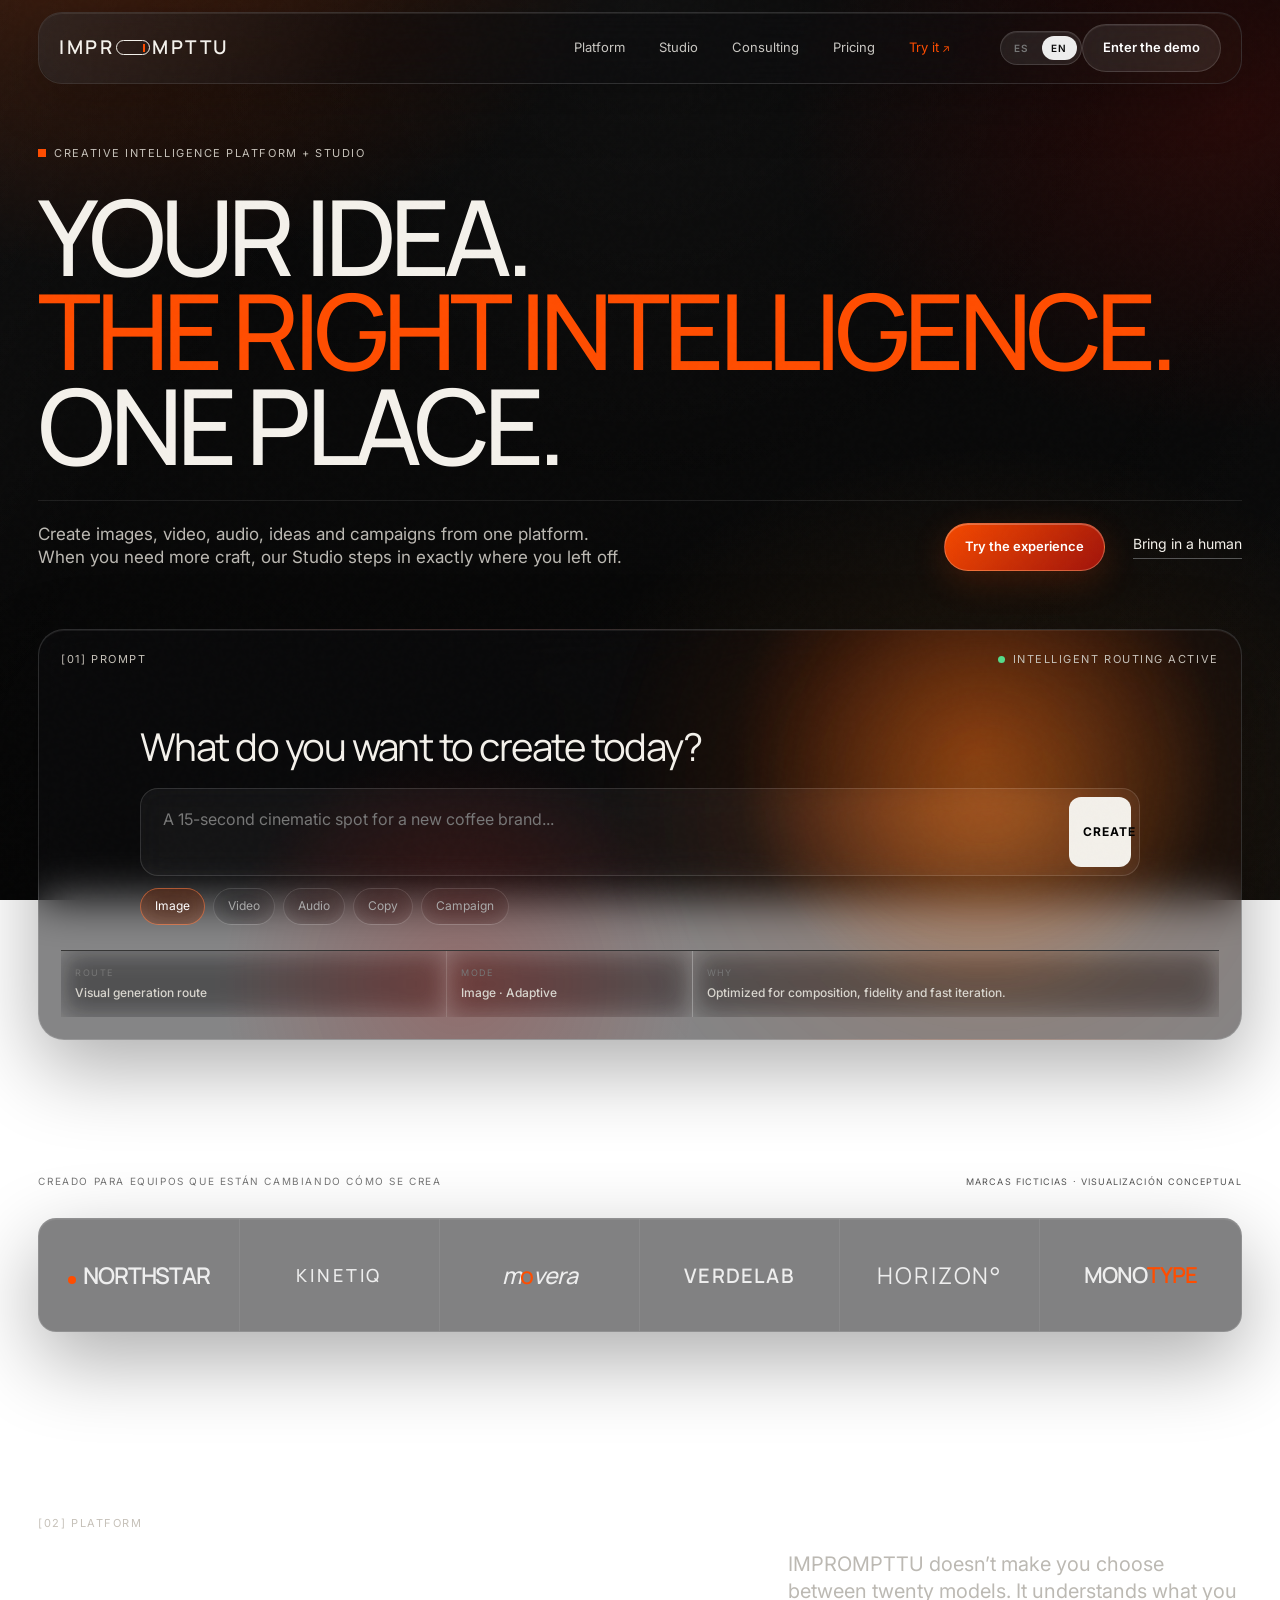
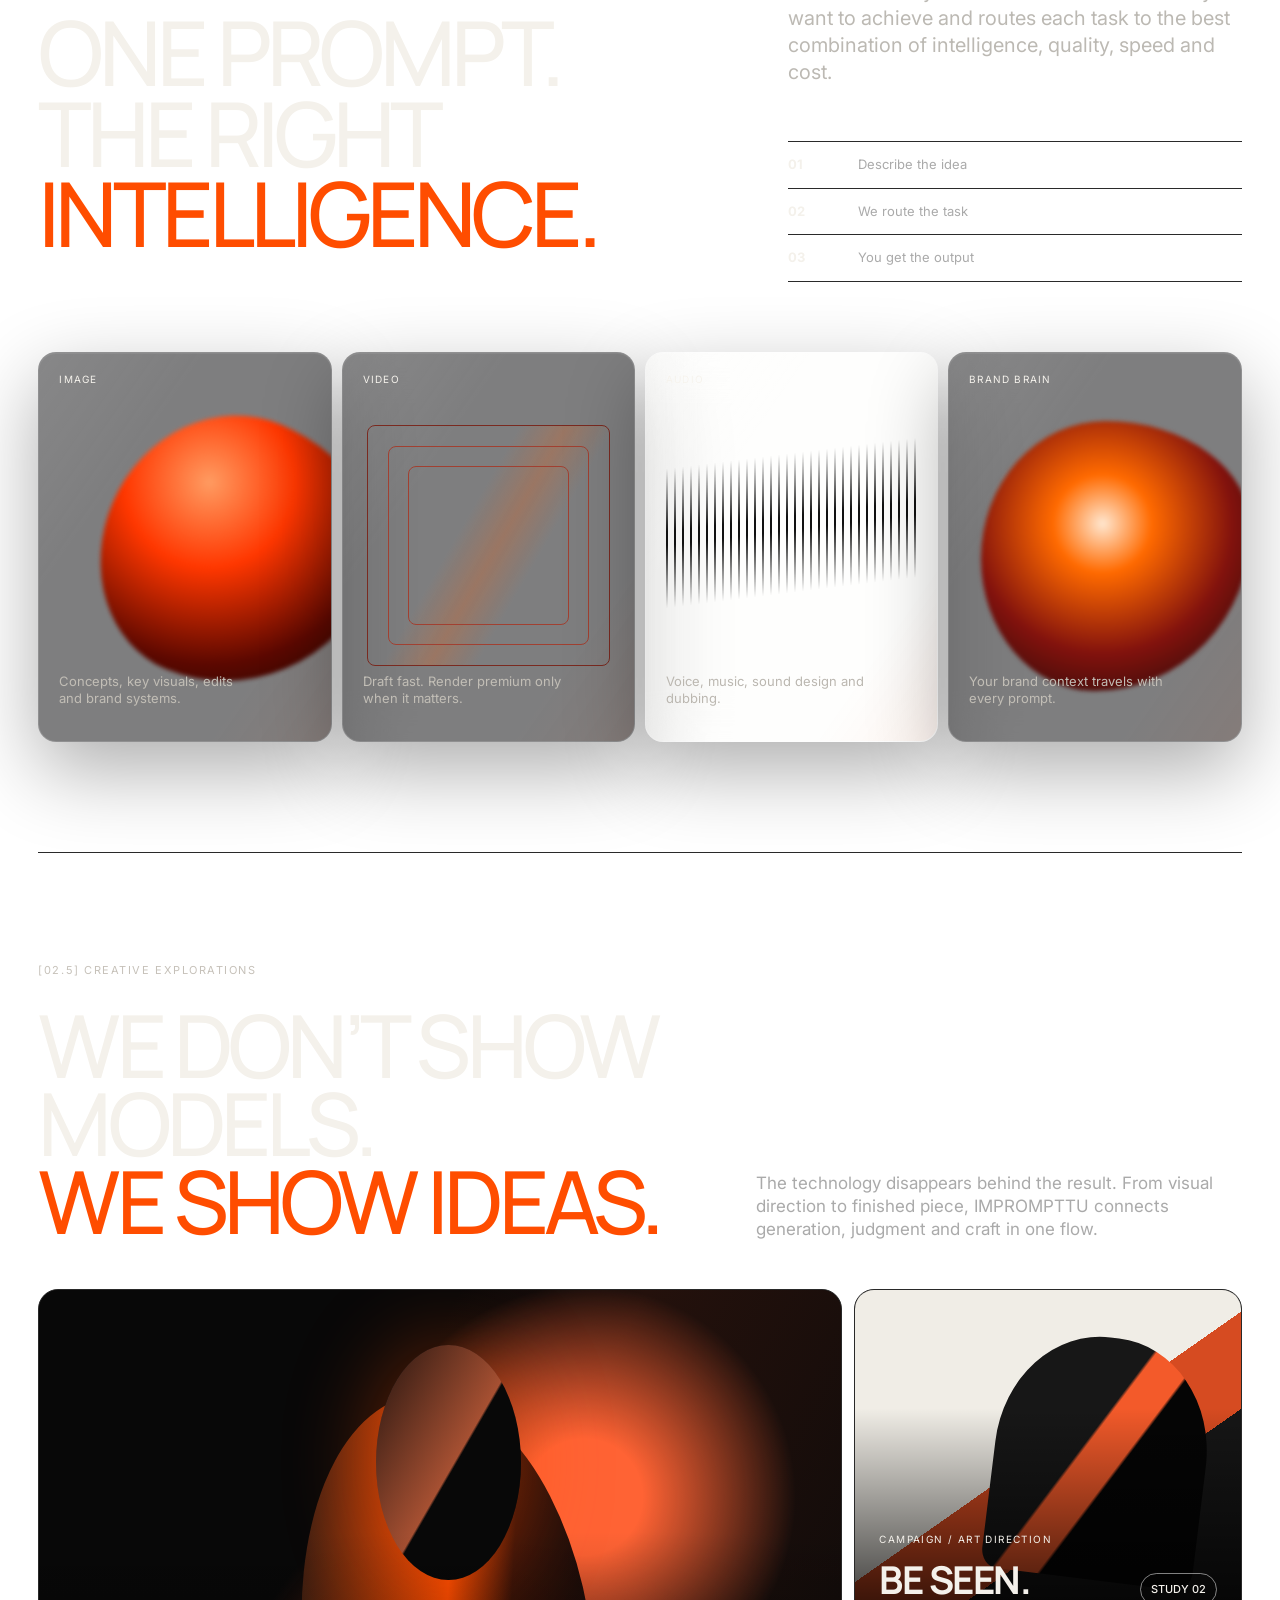
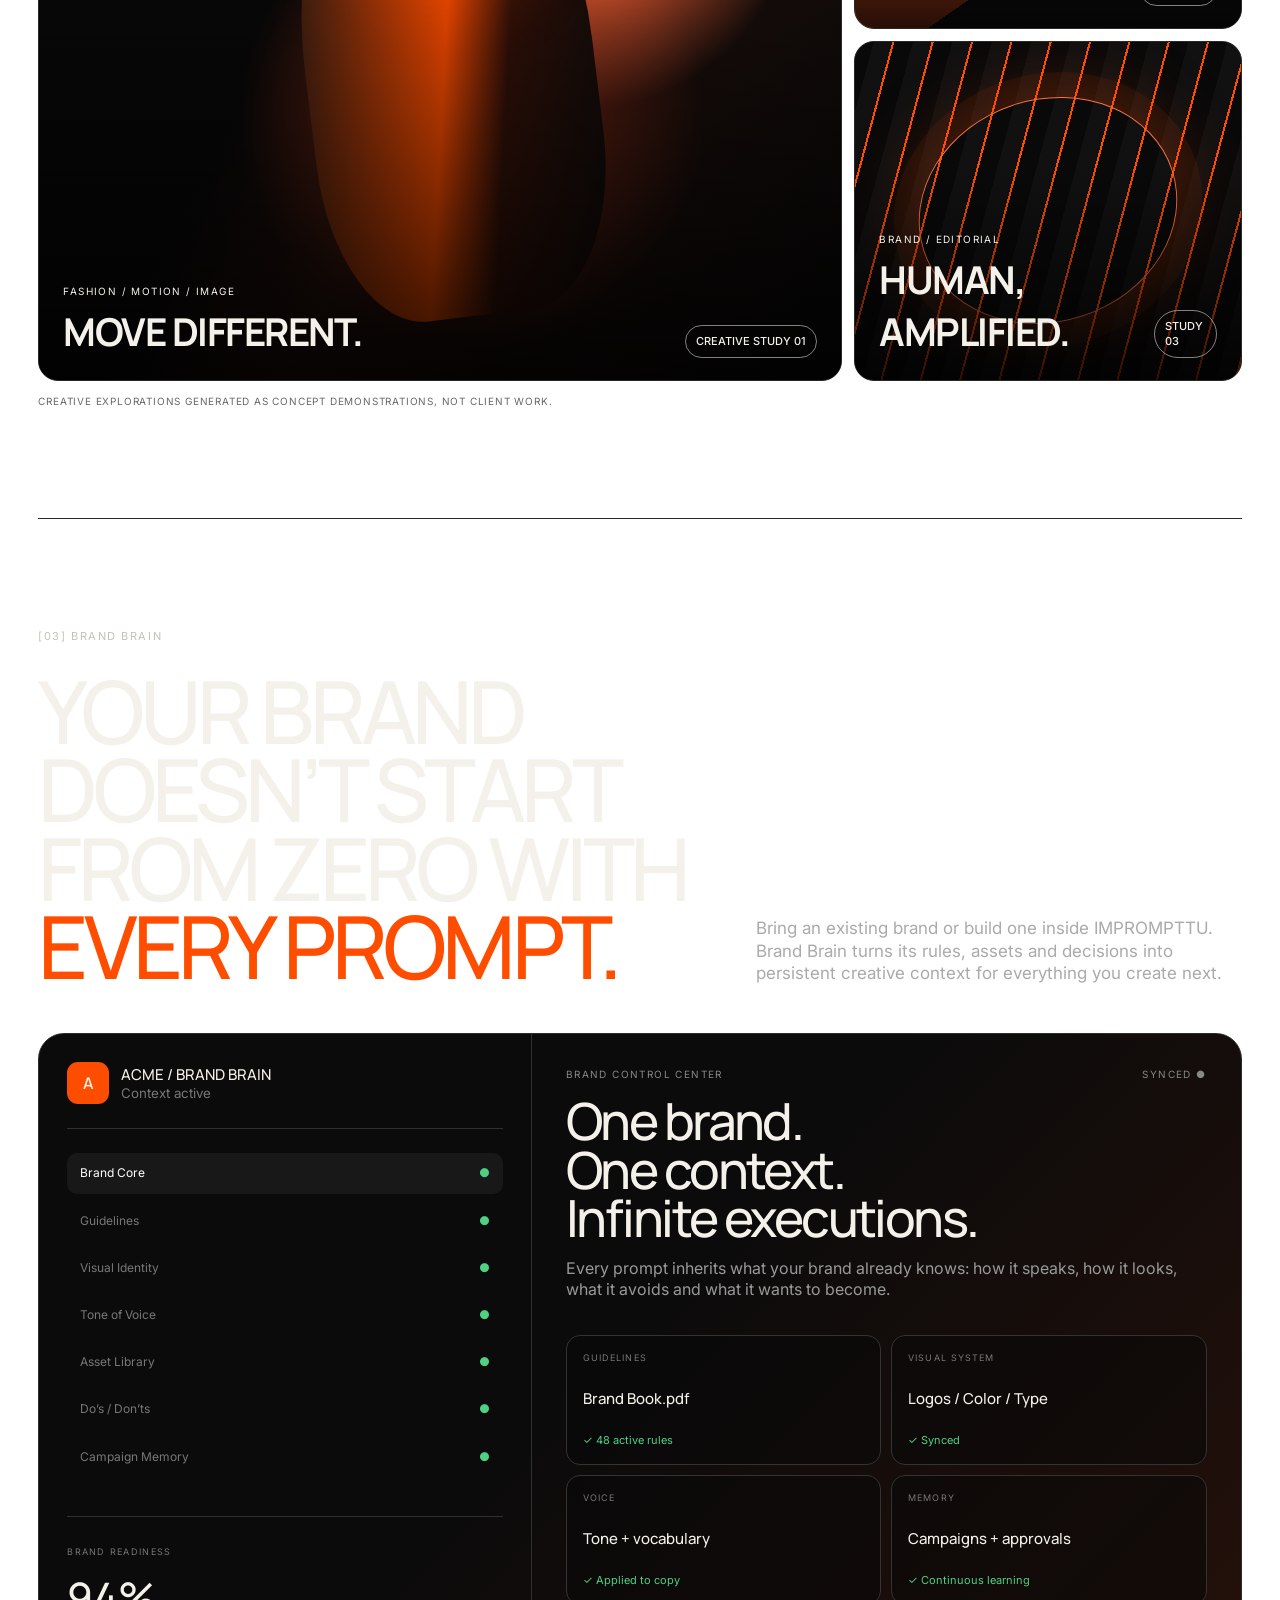
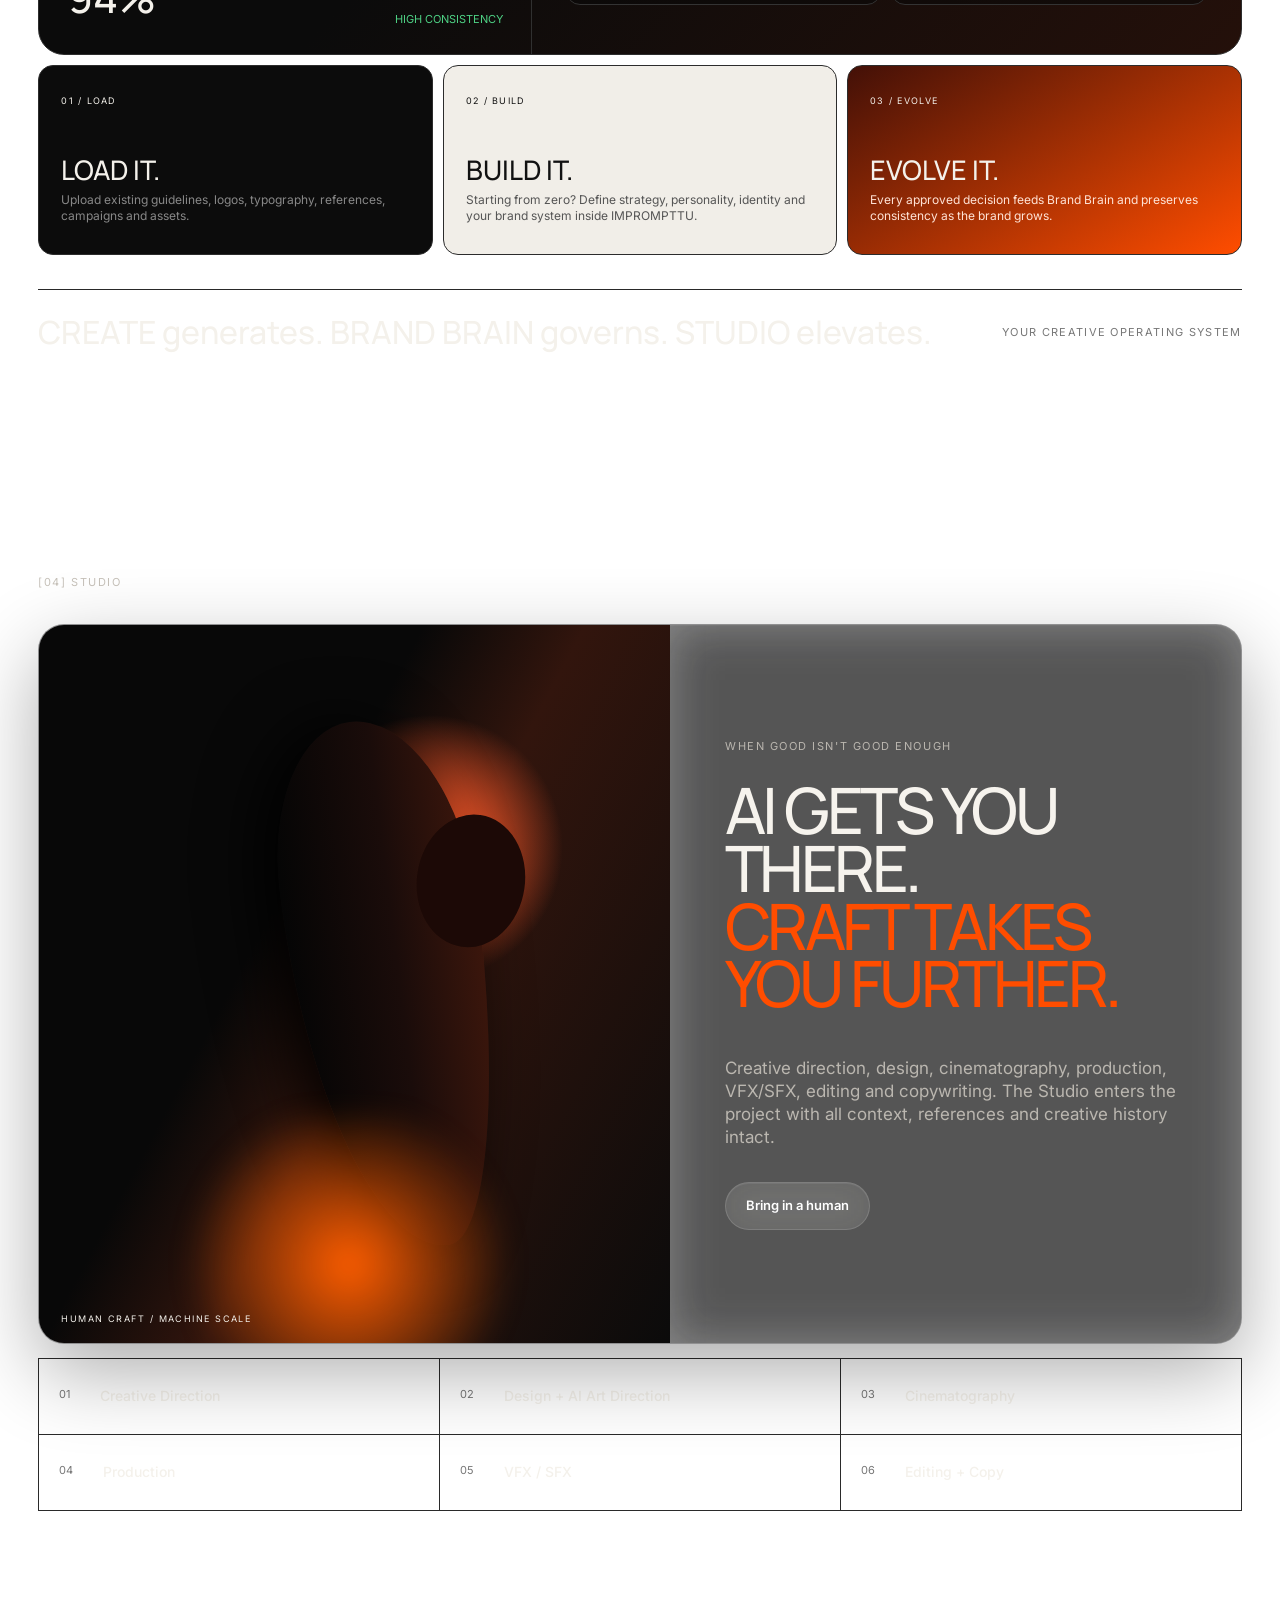
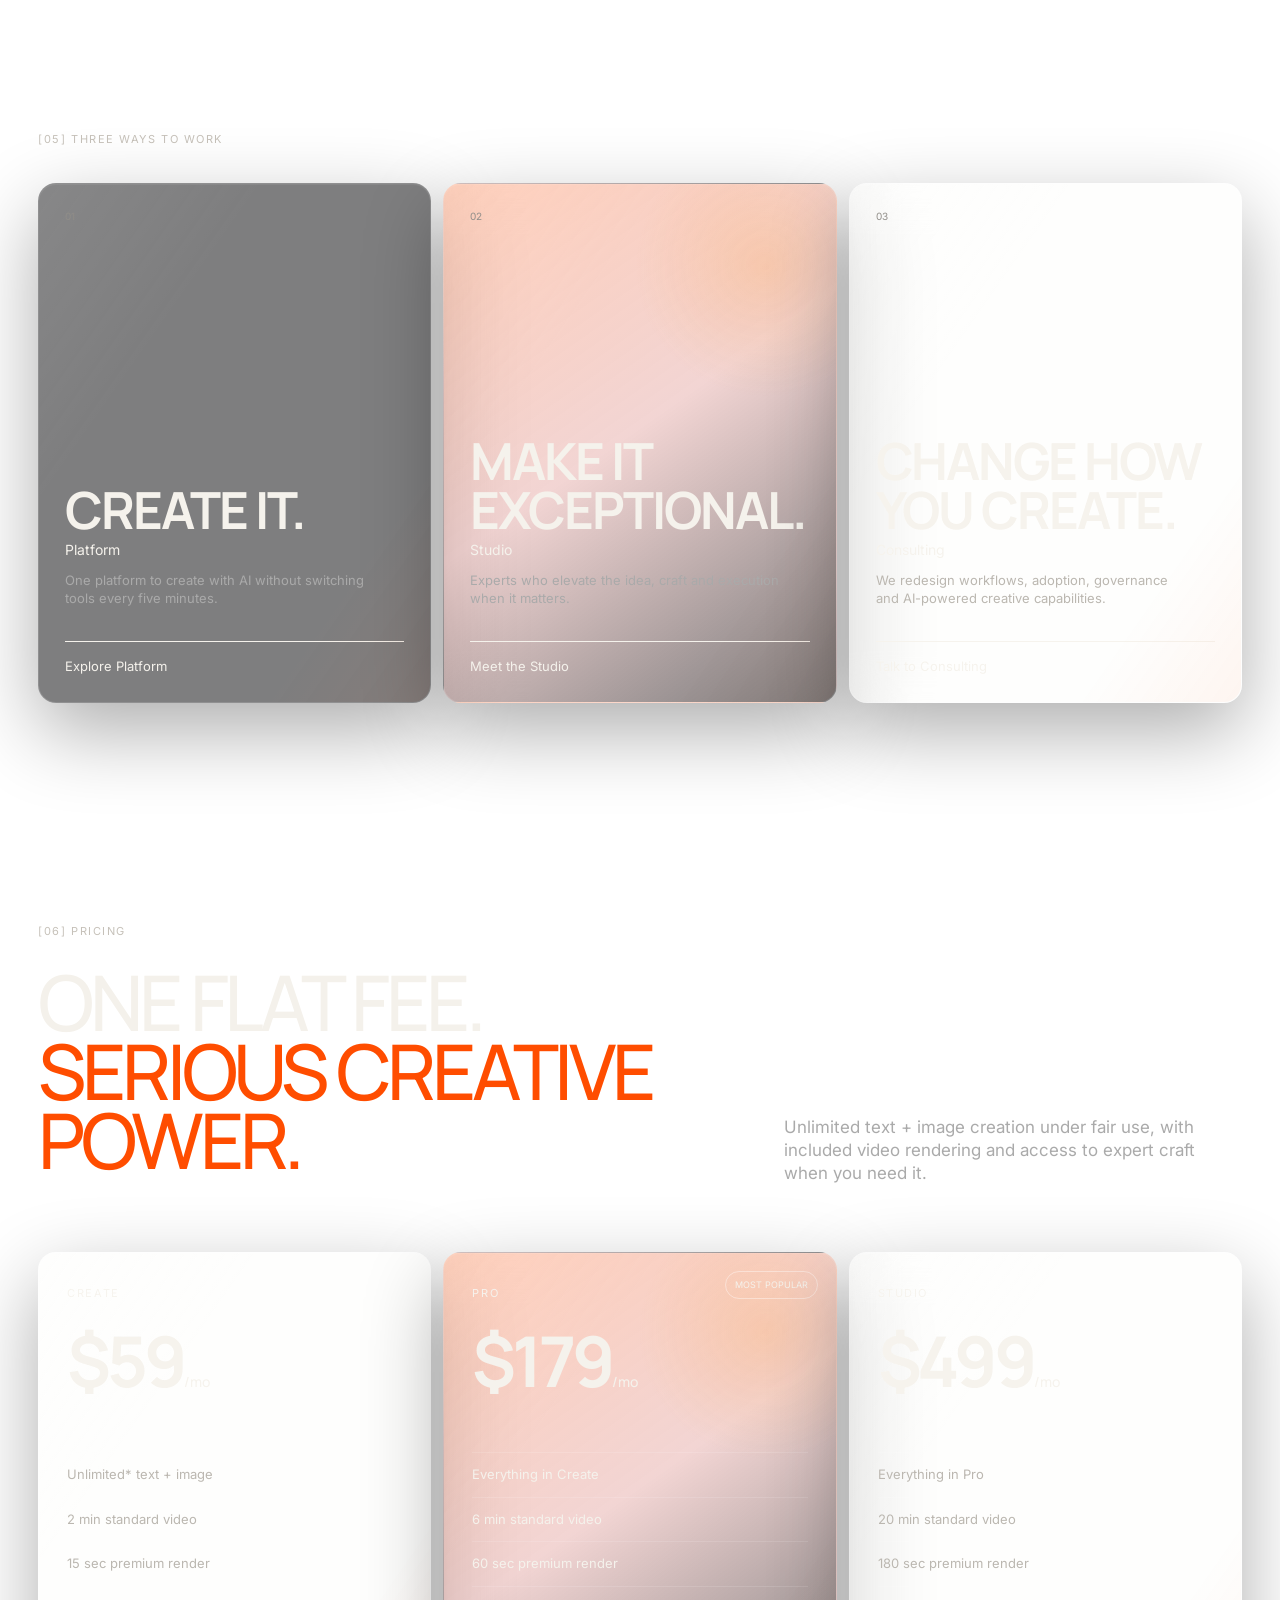
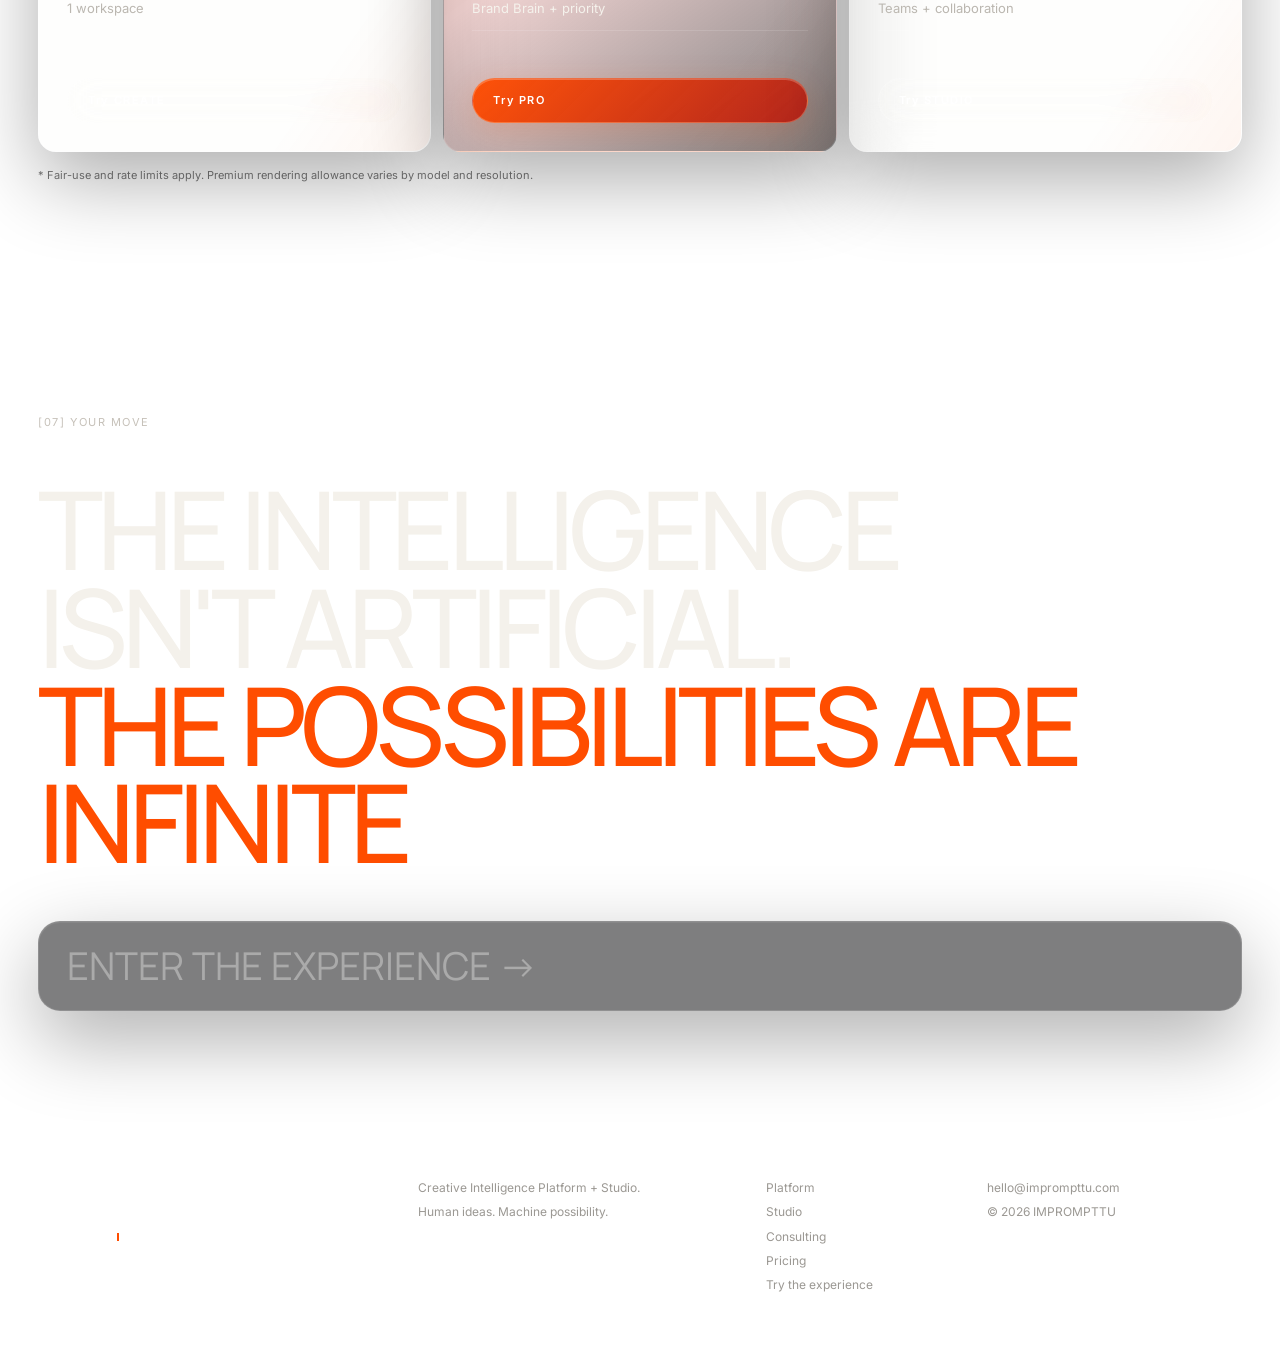
==== commit 50ad5315: "Apply shared glassmorphism system to landing" ====
--- a/index.html
+++ b/index.html
@@ -9,20 +9,21 @@
   <link rel="preconnect" href="https://fonts.gstatic.com" crossorigin>
   <link href="https://fonts.googleapis.com/css2?family=Inter:wght@400;500;600;700&family=Manrope:wght@400;500;600;700&display=swap" rel="stylesheet">
   <link rel="stylesheet" href="styles.css?v=10" />
+  <link rel="stylesheet" href="glass.css?v=1" />
   <style>.lang-switch{display:inline-flex;align-items:center;gap:4px;margin-left:14px;padding:4px;border:1px solid #333;border-radius:999px;background:#0d0d0d}.lang-btn{border:0;background:transparent;color:#777;border-radius:999px;padding:7px 9px;font:600 10px/1 Inter,sans-serif;letter-spacing:.12em;cursor:pointer}.lang-btn.active{background:#f3f0ea;color:#090909}.prompt-field button{font-size:12px!important;font-weight:700;letter-spacing:.08em;text-transform:uppercase;padding:0 14px}.client-proof{padding:48px 0 72px;border-top:1px solid var(--line);border-bottom:1px solid var(--line)}.client-proof-head{display:flex;justify-content:space-between;align-items:end;gap:24px;margin-bottom:30px}.client-proof-head p{margin:0;font-size:10px;letter-spacing:.16em;text-transform:uppercase;color:#777}.client-proof-head small{font-size:9px;letter-spacing:.12em;color:#555;text-transform:uppercase}.logo-strip{display:grid;grid-template-columns:repeat(6,1fr);border:1px solid #242424;border-radius:18px;overflow:hidden;background:#0a0a0a}.fake-logo{min-height:112px;display:flex;align-items:center;justify-content:center;padding:18px;border-right:1px solid #242424;color:#eee;position:relative}.fake-logo:last-child{border-right:0}.fake-logo b{font-family:Manrope,Inter,sans-serif;font-size:clamp(17px,1.8vw,27px);font-weight:600;letter-spacing:-.045em;white-space:nowrap}.fake-logo:nth-child(2) b{letter-spacing:.16em;font-size:18px;font-weight:500}.fake-logo:nth-child(3) b{font-style:italic;font-weight:500}.fake-logo:nth-child(4) b{font-size:20px;letter-spacing:.06em}.fake-logo:nth-child(5) b{font-weight:400;letter-spacing:.08em}.fake-logo:nth-child(6) b{font-size:22px}.fake-logo i{display:inline-block;width:8px;height:8px;border-radius:50%;background:var(--orange);margin-right:7px}.fake-logo em{font-style:normal;color:var(--orange)}.demo-link{color:var(--orange)!important}.demo-link:after{content:' ↗';font-size:.8em}@media(max-width:900px){.lang-switch{margin-left:auto;margin-right:10px}.nav>.pill{margin-left:0}.logo-strip{grid-template-columns:repeat(3,1fr)}.fake-logo:nth-child(3){border-right:0}.fake-logo:nth-child(-n+3){border-bottom:1px solid #242424}}@media(max-width:560px){.lang-switch{margin-right:0}.lang-btn{padding:7px 8px}.client-proof-head{align-items:start;flex-direction:column}.logo-strip{grid-template-columns:repeat(2,1fr)}.fake-logo{min-height:90px}.fake-logo:nth-child(3){border-right:1px solid #242424}.fake-logo:nth-child(2n){border-right:0}.fake-logo:nth-child(-n+4){border-bottom:1px solid #242424}}</style>
 </head>
-<body>
+<body class="landing-page">
 <div class="page-noise" aria-hidden="true"></div>
-<header class="nav shell"><a class="wordmark" href="#top"><span>IMPR</span><span class="logo-o"><i></i></span><span>MPTTU</span></a><nav class="nav-links"><a href="#platform" data-i18n="nav.platform">Plataforma</a><a href="#studio" data-i18n="nav.studio">Estudio</a><a href="#consulting" data-i18n="nav.consulting">Consultoría</a><a href="#pricing" data-i18n="nav.pricing">Precios</a><a class="demo-link" href="create-experience.html">Probar</a></nav><div class="lang-switch"><button class="lang-btn active" data-lang="es">ES</button><button class="lang-btn" data-lang="en">EN</button></div><a class="pill pill-light" href="create-experience.html"><span>Entrar a la demo</span></a></header>
+<header class="nav shell"><a class="wordmark" href="#top"><span>IMPR</span><span class="logo-o"><i></i></span><span>MPTTU</span></a><nav class="nav-links"><a href="#platform" data-i18n="nav.platform">Plataforma</a><a href="#studio" data-i18n="nav.studio">Estudio</a><a href="#consulting" data-i18n="nav.consulting">Consultoría</a><a href="#pricing" data-i18n="nav.pricing">Precios</a><a class="demo-link" href="create-experience.html" data-i18n="nav.demo">Probar</a></nav><div class="lang-switch"><button class="lang-btn active" data-lang="es">ES</button><button class="lang-btn" data-lang="en">EN</button></div><a class="pill pill-light" href="create-experience.html"><span data-i18n="nav.demoCta">Entrar a la demo</span></a></header>
 <main id="top">
-<section class="hero shell"><div class="hero-kicker"><span class="dot"></span><span data-i18n="hero.kicker">Creative Intelligence Platform + Studio</span></div><h1 data-i18n-html="hero.title">TU IDEA.<br><span class="accent">LA INTELIGENCIA CORRECTA.</span><br>EN UN SOLO LUGAR.</h1><div class="hero-grid"><p class="hero-copy" data-i18n="hero.copy"></p><div class="hero-actions"><a class="pill pill-accent" href="create-experience.html"><span>Probar experiencia</span></a><a class="text-link" href="#studio"><span data-i18n="hero.human">Bring in a human</span></a></div></div><div class="prompt-stage" id="create"><div class="prompt-topline"><span>[01] PROMPT</span><span class="status"><i></i><span data-i18n="prompt.status"></span></span></div><form id="promptForm" class="prompt-form"><label for="promptInput" data-i18n="prompt.label"></label><div class="prompt-field"><textarea id="promptInput" rows="2" data-i18n-placeholder="prompt.placeholder" required></textarea><button type="submit">Crear</button></div><div class="type-row"><button type="button" class="chip active" data-type="Image" data-i18n="types.image">Imagen</button><button type="button" class="chip" data-type="Video" data-i18n="types.video">Video</button><button type="button" class="chip" data-type="Audio" data-i18n="types.audio">Audio</button><button type="button" class="chip" data-type="Copy" data-i18n="types.copy">Copy</button><button type="button" class="chip" data-type="Campaign" data-i18n="types.campaign">Campaña</button></div></form><div class="route-result"><div><span class="route-label" data-i18n="route.route">RUTA</span><strong id="routeModel"></strong></div><div><span class="route-label" data-i18n="route.mode">MODO</span><strong id="routeMode"></strong></div><div><span class="route-label" data-i18n="route.why">POR QUÉ</span><strong id="routeWhy"></strong></div></div></div></section>
+<section class="hero shell"><div class="hero-kicker"><span class="dot"></span><span data-i18n="hero.kicker">Creative Intelligence Platform + Studio</span></div><h1 data-i18n-html="hero.title">TU IDEA.<br><span class="accent">LA INTELIGENCIA CORRECTA.</span><br>EN UN SOLO LUGAR.</h1><div class="hero-grid"><p class="hero-copy" data-i18n="hero.copy"></p><div class="hero-actions"><a class="pill pill-accent" href="create-experience.html"><span data-i18n="hero.demo">Probar experiencia</span></a><a class="text-link" href="#studio"><span data-i18n="hero.human">Bring in a human</span></a></div></div><div class="prompt-stage" id="create"><div class="prompt-topline"><span>[01] PROMPT</span><span class="status"><i></i><span data-i18n="prompt.status"></span></span></div><form id="promptForm" class="prompt-form"><label for="promptInput" data-i18n="prompt.label"></label><div class="prompt-field"><textarea id="promptInput" rows="2" data-i18n-placeholder="prompt.placeholder" required></textarea><button type="submit">Crear</button></div><div class="type-row"><button type="button" class="chip active" data-type="Image" data-i18n="types.image">Imagen</button><button type="button" class="chip" data-type="Video" data-i18n="types.video">Video</button><button type="button" class="chip" data-type="Audio" data-i18n="types.audio">Audio</button><button type="button" class="chip" data-type="Copy" data-i18n="types.copy">Copy</button><button type="button" class="chip" data-type="Campaign" data-i18n="types.campaign">Campaña</button></div></form><div class="route-result"><div><span class="route-label" data-i18n="route.route">RUTA</span><strong id="routeModel"></strong></div><div><span class="route-label" data-i18n="route.mode">MODO</span><strong id="routeMode"></strong></div><div><span class="route-label" data-i18n="route.why">POR QUÉ</span><strong id="routeWhy"></strong></div></div></div></section>
 <section class="client-proof shell"><div class="client-proof-head"><p>CREADO PARA EQUIPOS QUE ESTÁN CAMBIANDO CÓMO SE CREA</p><small>Marcas ficticias · visualización conceptual</small></div><div class="logo-strip"><div class="fake-logo"><b><i></i>NORTHSTAR</b></div><div class="fake-logo"><b>KINETIQ</b></div><div class="fake-logo"><b>m<em>o</em>vera</b></div><div class="fake-logo"><b>VERDELAB</b></div><div class="fake-logo"><b>HORIZON°</b></div><div class="fake-logo"><b>MONO<em>TYPE</em></b></div></div></section>
 <section class="manifesto shell" id="platform"><div class="section-index">[02] <span data-i18n="platform.label">PLATAFORMA</span></div><div class="manifesto-grid"><h2 data-i18n-html="platform.title"></h2><div class="manifesto-copy"><p data-i18n="platform.copy"></p><div class="mini-stats"><div><b>01</b><span data-i18n="platform.step1"></span></div><div><b>02</b><span data-i18n="platform.step2"></span></div><div><b>03</b><span data-i18n="platform.step3"></span></div></div></div></div><div class="visual-rail"><article class="rail-card image-card"><span data-i18n="cards.imageTitle">IMAGEN</span><div class="orb orb-a"></div><p data-i18n="cards.image"></p></article><article class="rail-card video-card"><span>VIDEO</span><div class="frame-lines"></div><p data-i18n="cards.video"></p></article><article class="rail-card audio-card"><span>AUDIO</span><div class="wave"></div><p data-i18n="cards.audio"></p></article><article class="rail-card brand-card"><span>BRAND BRAIN</span><div class="orb orb-b"></div><p data-i18n="cards.brand"></p></article></div></section>
 <section class="human shell" id="studio"><div class="section-index">[04] <span data-i18n="studio.label">STUDIO</span></div><div class="human-panel"><div class="portrait-art"><div class="portrait-core"></div><div class="portrait-glow"></div><div class="portrait-caption" data-i18n="studio.caption"></div></div><div class="human-copy"><span class="eyebrow" data-i18n="studio.eyebrow"></span><h2 data-i18n-html="studio.title"></h2><p data-i18n="studio.copy"></p><a class="pill pill-light" href="mailto:hello@imprompttu.com"><span data-i18n="studio.cta"></span></a></div></div><div class="expertise-grid"><div><span>01</span><b data-i18n="expertise.creative"></b></div><div><span>02</span><b data-i18n="expertise.design"></b></div><div><span>03</span><b data-i18n="expertise.cinema"></b></div><div><span>04</span><b data-i18n="expertise.production"></b></div><div><span>05</span><b>VFX / SFX</b></div><div><span>06</span><b data-i18n="expertise.editing"></b></div></div></section>
 <section class="three-ways shell" id="consulting"><div class="section-index">[05] <span data-i18n="ways.label"></span></div><div class="way-grid"><article><span class="way-no">01</span><h3 data-i18n="ways.oneTitle"></h3><p data-i18n="ways.platform"></p><small data-i18n="ways.oneCopy"></small><a href="#pricing" data-i18n="ways.oneCta"></a></article><article><span class="way-no">02</span><h3 data-i18n-html="ways.twoTitle"></h3><p data-i18n="ways.studio"></p><small data-i18n="ways.twoCopy"></small><a href="mailto:hello@imprompttu.com" data-i18n="ways.twoCta"></a></article><article><span class="way-no">03</span><h3 data-i18n-html="ways.threeTitle"></h3><p data-i18n="ways.consulting"></p><small data-i18n="ways.threeCopy"></small><a href="mailto:hello@imprompttu.com" data-i18n="ways.threeCta"></a></article></div></section>
-<section class="pricing shell" id="pricing"><div class="section-index">[06] <span data-i18n="pricing.label"></span></div><div class="pricing-head"><h2 data-i18n-html="pricing.title"></h2><p data-i18n="pricing.copy"></p></div><div class="price-grid"><article class="price-card"><div><span>CREATE</span><h3>$59<small>/mes</small></h3></div><ul><li data-i18n="pricing.create1"></li><li data-i18n="pricing.create2"></li><li data-i18n="pricing.create3"></li><li data-i18n="pricing.create4"></li></ul><a class="pill pill-dark" href="create-experience.html"><span>Probar CREATE</span></a></article><article class="price-card featured"><div class="best" data-i18n="pricing.popular"></div><div><span>PRO</span><h3>$179<small>/mes</small></h3></div><ul><li data-i18n="pricing.pro1"></li><li data-i18n="pricing.pro2"></li><li data-i18n="pricing.pro3"></li><li data-i18n="pricing.pro4"></li></ul><a class="pill pill-accent" href="create-experience.html"><span>Probar PRO</span></a></article><article class="price-card"><div><span>STUDIO</span><h3>$499<small>/mes</small></h3></div><ul><li data-i18n="pricing.studio1"></li><li data-i18n="pricing.studio2"></li><li data-i18n="pricing.studio3"></li><li data-i18n="pricing.studio4"></li></ul><a class="pill pill-dark" href="create-experience.html"><span>Probar STUDIO</span></a></article></div><p class="fair-use" data-i18n="pricing.fair"></p></section>
-<section class="final-cta shell"><div class="cta-kicker">[07] <span data-i18n="final.kicker"></span></div><h2 data-i18n-html="final.title"></h2><a class="giant-prompt" href="create-experience.html"><span>ENTRAR A LA EXPERIENCIA →</span></a></section>
+<section class="pricing shell" id="pricing"><div class="section-index">[06] <span data-i18n="pricing.label"></span></div><div class="pricing-head"><h2 data-i18n-html="pricing.title"></h2><p data-i18n="pricing.copy"></p></div><div class="price-grid"><article class="price-card"><div><span>CREATE</span><h3>$59<small>/mes</small></h3></div><ul><li data-i18n="pricing.create1"></li><li data-i18n="pricing.create2"></li><li data-i18n="pricing.create3"></li><li data-i18n="pricing.create4"></li></ul><a class="pill pill-dark" href="create-experience.html"><span data-i18n="pricing.tryCreate">Probar CREATE</span></a></article><article class="price-card featured"><div class="best" data-i18n="pricing.popular"></div><div><span>PRO</span><h3>$179<small>/mes</small></h3></div><ul><li data-i18n="pricing.pro1"></li><li data-i18n="pricing.pro2"></li><li data-i18n="pricing.pro3"></li><li data-i18n="pricing.pro4"></li></ul><a class="pill pill-accent" href="create-experience.html"><span data-i18n="pricing.tryPro">Probar PRO</span></a></article><article class="price-card"><div><span>STUDIO</span><h3>$499<small>/mes</small></h3></div><ul><li data-i18n="pricing.studio1"></li><li data-i18n="pricing.studio2"></li><li data-i18n="pricing.studio3"></li><li data-i18n="pricing.studio4"></li></ul><a class="pill pill-dark" href="create-experience.html"><span data-i18n="pricing.tryStudio">Probar STUDIO</span></a></article></div><p class="fair-use" data-i18n="pricing.fair"></p></section>
+<section class="final-cta shell"><div class="cta-kicker">[07] <span data-i18n="final.kicker"></span></div><h2 data-i18n-html="final.title"></h2><a class="giant-prompt" href="create-experience.html"><span data-i18n="final.demo">ENTRAR A LA EXPERIENCIA →</span></a></section>
 </main>
-<footer class="footer shell"><a class="wordmark" href="#top"><span>IMPR</span><span class="logo-o"><i></i></span><span>MPTTU</span></a><div><p data-i18n="footer.one"></p><p data-i18n="footer.two"></p></div><div><a href="#platform" data-i18n="nav.platform"></a><a href="#studio" data-i18n="nav.studio"></a><a href="#consulting" data-i18n="nav.consulting"></a><a href="#pricing" data-i18n="nav.pricing"></a><a href="create-experience.html">Probar experiencia</a></div><div><a href="mailto:hello@imprompttu.com">hello@imprompttu.com</a><span>© 2026 IMPROMPTTU</span></div></footer>
-<script src="script.js?v=11"></script>
+<footer class="footer shell"><a class="wordmark" href="#top"><span>IMPR</span><span class="logo-o"><i></i></span><span>MPTTU</span></a><div><p data-i18n="footer.one"></p><p data-i18n="footer.two"></p></div><div><a href="#platform" data-i18n="nav.platform"></a><a href="#studio" data-i18n="nav.studio"></a><a href="#consulting" data-i18n="nav.consulting"></a><a href="#pricing" data-i18n="nav.pricing"></a><a href="create-experience.html" data-i18n="footer.demo">Probar experiencia</a></div><div><a href="mailto:hello@imprompttu.com">hello@imprompttu.com</a><span>© 2026 IMPROMPTTU</span></div></footer>
+<script src="script.js?v=12"></script>
 </body></html>
--- a/glass.css
+++ b/glass.css
@@ -0,0 +1,339 @@
+:root{
+  --glass-orange:#ff4d00;
+  --glass-red:#b8150c;
+  --glass-warm:#ff9c36;
+  --glass-ink:#f4f1eb;
+  --glass-bg:#070707;
+  --glass-line:rgba(255,255,255,.14);
+  --glass-line-soft:rgba(255,255,255,.08);
+  --glass-surface:rgba(18,18,20,.54);
+  --glass-surface-strong:rgba(12,12,14,.72);
+  --glass-white:rgba(255,255,255,.08);
+  --glass-blur:22px;
+  --glass-shadow:0 28px 80px rgba(0,0,0,.32);
+}
+
+/* Shared atmospheric background */
+body.landing-page,
+body.experience-page{
+  background:
+    radial-gradient(900px 620px at 8% -10%,rgba(255,77,0,.22),transparent 58%),
+    radial-gradient(760px 560px at 96% 12%,rgba(184,21,12,.18),transparent 58%),
+    radial-gradient(720px 560px at 78% 88%,rgba(255,156,54,.12),transparent 62%),
+    linear-gradient(180deg,#080808 0%,#090909 48%,#060606 100%) !important;
+  color:var(--glass-ink);
+  background-attachment:fixed !important;
+}
+
+body.landing-page:before,
+body.experience-page:before{
+  content:"";
+  position:fixed;
+  inset:0;
+  pointer-events:none;
+  z-index:-1;
+  background:
+    linear-gradient(120deg,rgba(255,255,255,.035),transparent 24%,transparent 74%,rgba(255,255,255,.02)),
+    radial-gradient(circle at 50% 0,rgba(255,255,255,.04),transparent 45%);
+}
+
+/* =============== LANDING =============== */
+body.landing-page .nav{
+  position:sticky;
+  top:12px;
+  margin-top:12px;
+  height:72px;
+  padding:0 20px;
+  border:1px solid var(--glass-line);
+  border-radius:24px;
+  background:rgba(12,12,14,.50);
+  -webkit-backdrop-filter:blur(26px) saturate(135%);
+  backdrop-filter:blur(26px) saturate(135%);
+  box-shadow:0 18px 55px rgba(0,0,0,.22),inset 0 1px 0 rgba(255,255,255,.08);
+}
+body.landing-page .nav:before{
+  content:"";
+  position:absolute;
+  inset:0;
+  border-radius:inherit;
+  pointer-events:none;
+  background:linear-gradient(105deg,rgba(255,255,255,.08),transparent 28%,transparent 75%,rgba(255,77,0,.05));
+}
+body.landing-page .lang-switch,
+body.landing-page .pill-light,
+body.landing-page .pill-dark{
+  border:1px solid var(--glass-line) !important;
+  background:rgba(255,255,255,.08) !important;
+  color:#fff !important;
+  -webkit-backdrop-filter:blur(18px);
+  backdrop-filter:blur(18px);
+  box-shadow:inset 0 1px 0 rgba(255,255,255,.07);
+}
+body.landing-page .lang-btn.active{
+  background:rgba(255,255,255,.92) !important;
+  color:#0a0a0a !important;
+}
+body.landing-page .pill-accent{
+  background:linear-gradient(135deg,rgba(255,77,0,.96),rgba(184,21,12,.86)) !important;
+  border:1px solid rgba(255,190,154,.36) !important;
+  box-shadow:0 10px 34px rgba(255,77,0,.18),inset 0 1px 0 rgba(255,255,255,.24);
+}
+body.landing-page .prompt-stage,
+body.landing-page .rail-card,
+body.landing-page .way-grid article,
+body.landing-page .price-card,
+body.landing-page .human-panel,
+body.landing-page .logo-strip,
+body.landing-page .giant-prompt{
+  background:var(--glass-surface) !important;
+  border:1px solid var(--glass-line) !important;
+  -webkit-backdrop-filter:blur(var(--glass-blur)) saturate(130%);
+  backdrop-filter:blur(var(--glass-blur)) saturate(130%);
+  box-shadow:var(--glass-shadow),inset 0 1px 0 rgba(255,255,255,.07);
+}
+body.landing-page .prompt-stage{
+  background:
+    radial-gradient(circle at 78% 30%,rgba(255,77,0,.34),transparent 25%),
+    radial-gradient(circle at 35% 86%,rgba(184,21,12,.22),transparent 28%),
+    rgba(12,12,14,.50) !important;
+}
+body.landing-page .prompt-field,
+body.landing-page .chip,
+body.landing-page .route-result>div{
+  background:rgba(255,255,255,.045) !important;
+  border-color:rgba(255,255,255,.13) !important;
+  -webkit-backdrop-filter:blur(14px);
+  backdrop-filter:blur(14px);
+}
+body.landing-page .chip.active{
+  background:rgba(255,77,0,.18) !important;
+  border-color:rgba(255,126,70,.55) !important;
+}
+body.landing-page .rail-card,
+body.landing-page .way-grid article,
+body.landing-page .price-card{
+  color:#f5f2ec !important;
+  overflow:hidden;
+  position:relative;
+}
+body.landing-page .rail-card:before,
+body.landing-page .way-grid article:before,
+body.landing-page .price-card:before{
+  content:"";
+  position:absolute;
+  inset:0;
+  pointer-events:none;
+  background:linear-gradient(125deg,rgba(255,255,255,.07),transparent 30%,transparent 78%,rgba(255,77,0,.05));
+}
+body.landing-page .audio-card,
+body.landing-page .way-grid article:nth-child(3),
+body.landing-page .price-card:not(.featured),
+body.landing-page .human-copy{
+  background:rgba(245,241,234,.10) !important;
+  color:#f6f3ed !important;
+}
+body.landing-page .audio-card p,
+body.landing-page .way-grid article:nth-child(3) small,
+body.landing-page .human-copy p,
+body.landing-page .human-copy .eyebrow,
+body.landing-page .price-card:not(.featured) li{
+  color:#bbb7b0 !important;
+}
+body.landing-page .price-card ul,
+body.landing-page .price-card li{
+  border-color:rgba(255,255,255,.13) !important;
+}
+body.landing-page .price-card.featured,
+body.landing-page .way-grid article:nth-child(2){
+  background:
+    radial-gradient(circle at 82% 16%,rgba(255,156,54,.22),transparent 24%),
+    linear-gradient(145deg,rgba(255,77,0,.28),rgba(184,21,12,.18) 48%,rgba(12,12,14,.55)) !important;
+}
+body.landing-page .human-panel{
+  overflow:hidden;
+}
+body.landing-page .human-copy{
+  -webkit-backdrop-filter:blur(24px);
+  backdrop-filter:blur(24px);
+}
+body.landing-page .client-proof,
+body.landing-page .manifesto,
+body.landing-page .human,
+body.landing-page .three-ways,
+body.landing-page .pricing,
+body.landing-page .final-cta,
+body.landing-page .footer,
+body.landing-page .hero-grid{
+  border-color:rgba(255,255,255,.09) !important;
+}
+body.landing-page .fake-logo{
+  background:rgba(255,255,255,.018);
+  border-color:rgba(255,255,255,.07) !important;
+}
+body.landing-page .section-index,
+body.landing-page .hero-kicker,
+body.landing-page .eyebrow,
+body.landing-page .prompt-topline,
+body.landing-page .cta-kicker{
+  color:#c6c1b9;
+}
+
+/* =============== CUSTOMER EXPERIENCE =============== */
+body.experience-page{
+  color:#f5f2ec !important;
+  min-height:100vh;
+}
+body.experience-page .shell{
+  max-width:1500px;
+}
+body.experience-page .top{
+  position:sticky;
+  top:12px;
+  z-index:20;
+  padding:14px 16px !important;
+  border:1px solid var(--glass-line) !important;
+  border-radius:22px;
+  background:rgba(12,12,14,.52);
+  -webkit-backdrop-filter:blur(26px) saturate(135%);
+  backdrop-filter:blur(26px) saturate(135%);
+  box-shadow:0 18px 55px rgba(0,0,0,.24),inset 0 1px 0 rgba(255,255,255,.08);
+}
+body.experience-page .logo{color:#fff !important}
+body.experience-page .o{border-color:#fff !important}
+body.experience-page .back{color:#c7c2bb !important}
+body.experience-page .switch,
+body.experience-page .planmeta{
+  background:rgba(255,255,255,.07) !important;
+  border-color:rgba(255,255,255,.14) !important;
+  color:#f4f1eb !important;
+  -webkit-backdrop-filter:blur(18px);
+  backdrop-filter:blur(18px);
+}
+body.experience-page .switch button{color:#aaa !important}
+body.experience-page .switch button.active{
+  background:linear-gradient(135deg,rgba(255,77,0,.92),rgba(184,21,12,.84)) !important;
+  color:#fff !important;
+  box-shadow:0 8px 24px rgba(255,77,0,.16),inset 0 1px 0 rgba(255,255,255,.20);
+}
+body.experience-page .rail{
+  padding:18px 18px 18px 0 !important;
+}
+body.experience-page .rail h1{color:#f7f4ee !important}
+body.experience-page .rail p,
+body.experience-page .fact span{color:#aaa59e !important}
+body.experience-page .tierfacts,
+body.experience-page .fact{border-color:rgba(255,255,255,.10) !important}
+body.experience-page .app{
+  background:rgba(12,12,14,.48) !important;
+  border:1px solid var(--glass-line) !important;
+  -webkit-backdrop-filter:blur(28px) saturate(135%);
+  backdrop-filter:blur(28px) saturate(135%);
+  box-shadow:0 34px 100px rgba(0,0,0,.42),inset 0 1px 0 rgba(255,255,255,.08) !important;
+  position:relative;
+}
+body.experience-page .app:before{
+  content:"";
+  position:absolute;
+  width:480px;
+  height:480px;
+  border-radius:50%;
+  right:-180px;
+  top:-180px;
+  background:radial-gradient(circle,rgba(255,77,0,.24),rgba(184,21,12,.10) 42%,transparent 68%);
+  filter:blur(6px);
+  pointer-events:none;
+}
+body.experience-page .sidebar{
+  background:rgba(255,255,255,.025) !important;
+  border-color:rgba(255,255,255,.09) !important;
+  -webkit-backdrop-filter:blur(20px);
+  backdrop-filter:blur(20px);
+  position:relative;
+  z-index:1;
+}
+body.experience-page .nav.active,
+body.experience-page .usage,
+body.experience-page .card,
+body.experience-page .brief textarea,
+body.experience-page .route div,
+body.experience-page .copy,
+body.experience-page .notice,
+body.experience-page .upgrade{
+  background:rgba(255,255,255,.055) !important;
+  border:1px solid rgba(255,255,255,.12) !important;
+  -webkit-backdrop-filter:blur(18px) saturate(125%);
+  backdrop-filter:blur(18px) saturate(125%);
+  box-shadow:inset 0 1px 0 rgba(255,255,255,.05);
+}
+body.experience-page .main{position:relative;z-index:1}
+body.experience-page .card{
+  border-radius:20px !important;
+  box-shadow:0 16px 44px rgba(0,0,0,.16),inset 0 1px 0 rgba(255,255,255,.06);
+}
+body.experience-page .brief textarea{
+  color:#fff !important;
+  background:rgba(0,0,0,.20) !important;
+}
+body.experience-page .brief textarea:focus{
+  border-color:rgba(255,117,56,.62) !important;
+  box-shadow:0 0 0 3px rgba(255,77,0,.08);
+}
+body.experience-page .chip{
+  background:rgba(255,255,255,.035) !important;
+  border-color:rgba(255,255,255,.12) !important;
+  color:#bbb7b0 !important;
+}
+body.experience-page .chip.on{
+  background:rgba(255,77,0,.16) !important;
+  border-color:rgba(255,122,64,.52) !important;
+  color:#ffc0a2 !important;
+}
+body.experience-page .brand{
+  background:rgba(100,210,155,.08) !important;
+  border-color:rgba(100,210,155,.28) !important;
+}
+body.experience-page .create{
+  background:linear-gradient(135deg,var(--glass-orange),var(--glass-red)) !important;
+  border:1px solid rgba(255,190,154,.28) !important;
+  box-shadow:0 10px 30px rgba(255,77,0,.20),inset 0 1px 0 rgba(255,255,255,.23);
+}
+body.experience-page .visual{
+  background:
+    radial-gradient(circle at 72% 27%,rgba(255,128,61,.68),transparent 20%),
+    radial-gradient(circle at 66% 42%,rgba(184,21,12,.24),transparent 34%),
+    rgba(255,255,255,.035) !important;
+  border:1px solid rgba(255,255,255,.12);
+  box-shadow:inset 0 1px 0 rgba(255,255,255,.06);
+  -webkit-backdrop-filter:blur(16px);
+  backdrop-filter:blur(16px);
+}
+body.experience-page .notice{
+  color:#e7ad8d !important;
+  background:rgba(255,77,0,.07) !important;
+  border-color:rgba(255,112,54,.24) !important;
+}
+body.experience-page .brainrow{border-color:rgba(255,255,255,.09) !important}
+body.experience-page .sub,
+body.experience-page .apphead p,
+body.experience-page .route span,
+body.experience-page .copy p,
+body.experience-page .hint,
+body.experience-page .usage p{color:#8f9496 !important}
+
+@media(max-width:900px){
+  body.landing-page .nav,
+  body.experience-page .top{top:8px;border-radius:18px}
+}
+
+@supports not ((-webkit-backdrop-filter:blur(1px)) or (backdrop-filter:blur(1px))){
+  body.landing-page .nav,
+  body.landing-page .prompt-stage,
+  body.landing-page .rail-card,
+  body.landing-page .way-grid article,
+  body.landing-page .price-card,
+  body.experience-page .top,
+  body.experience-page .app,
+  body.experience-page .card{
+    background:rgba(14,14,16,.94) !important;
+  }
+}
